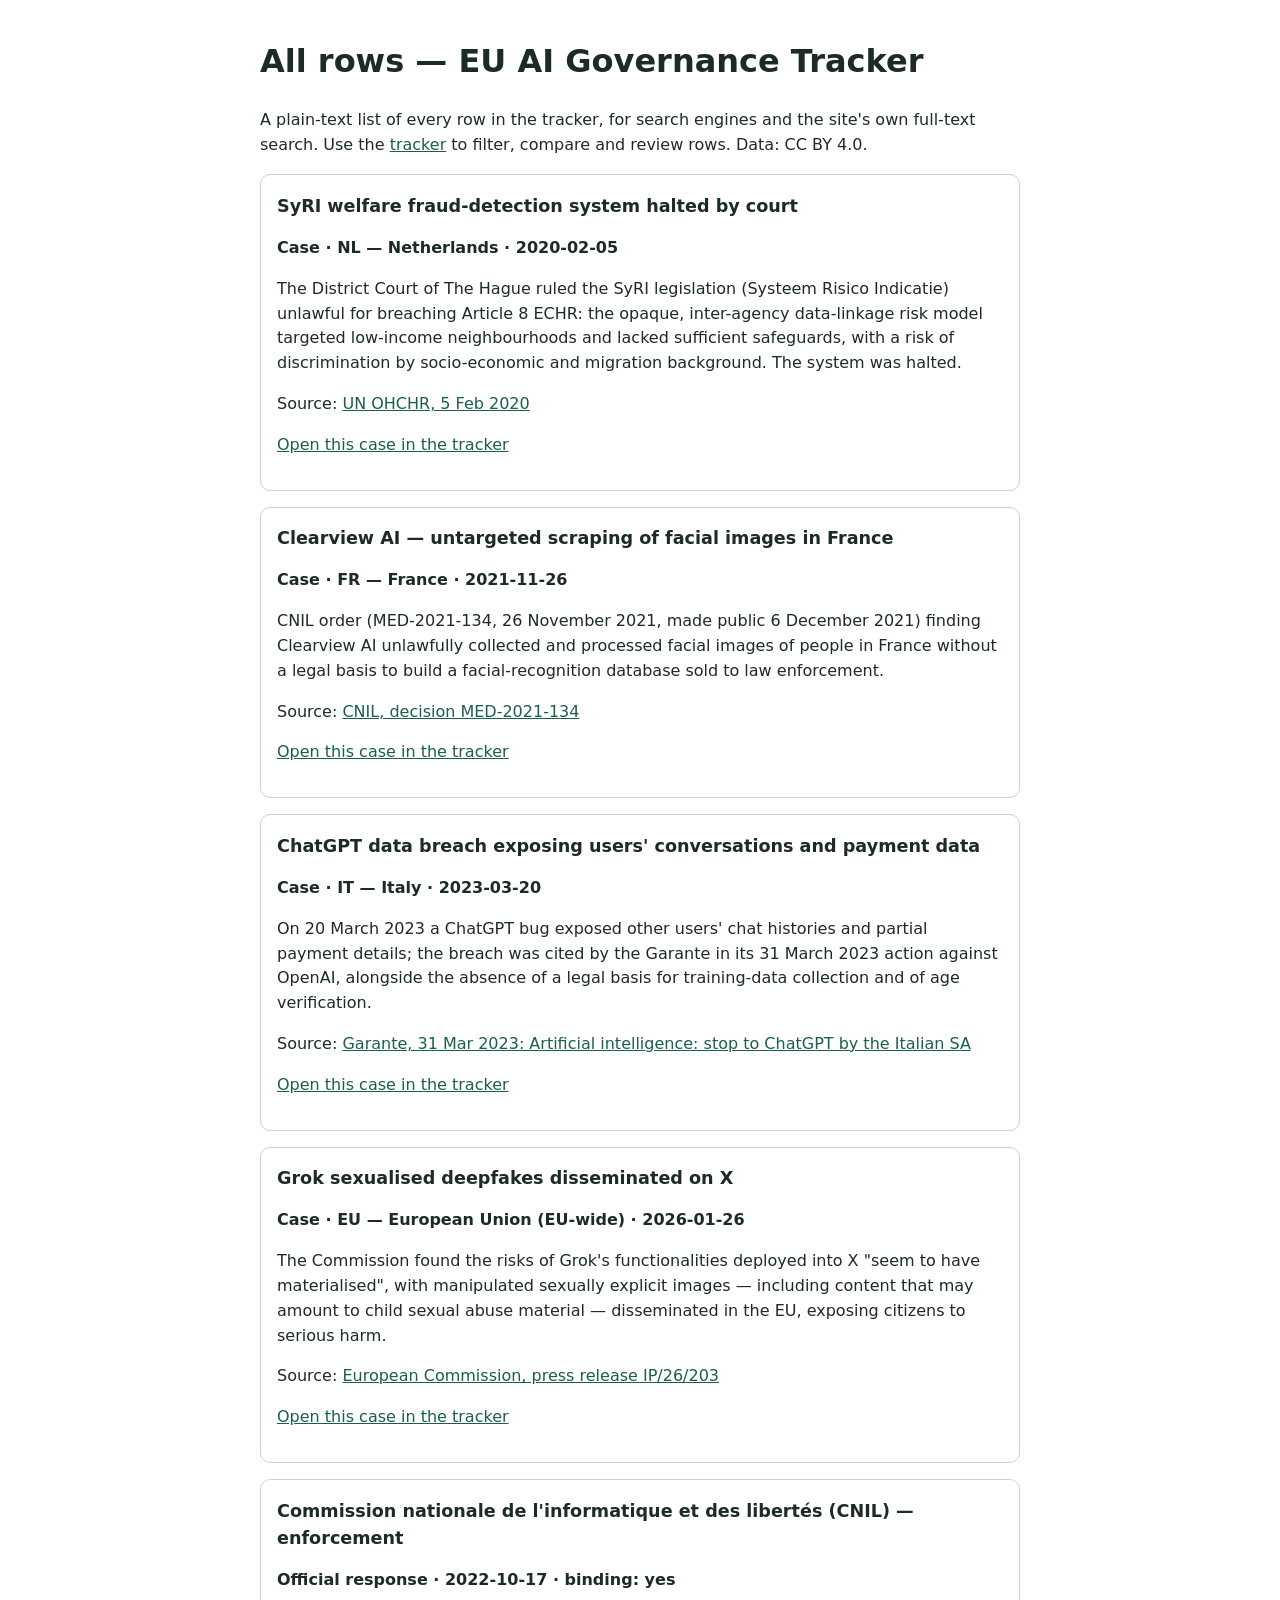
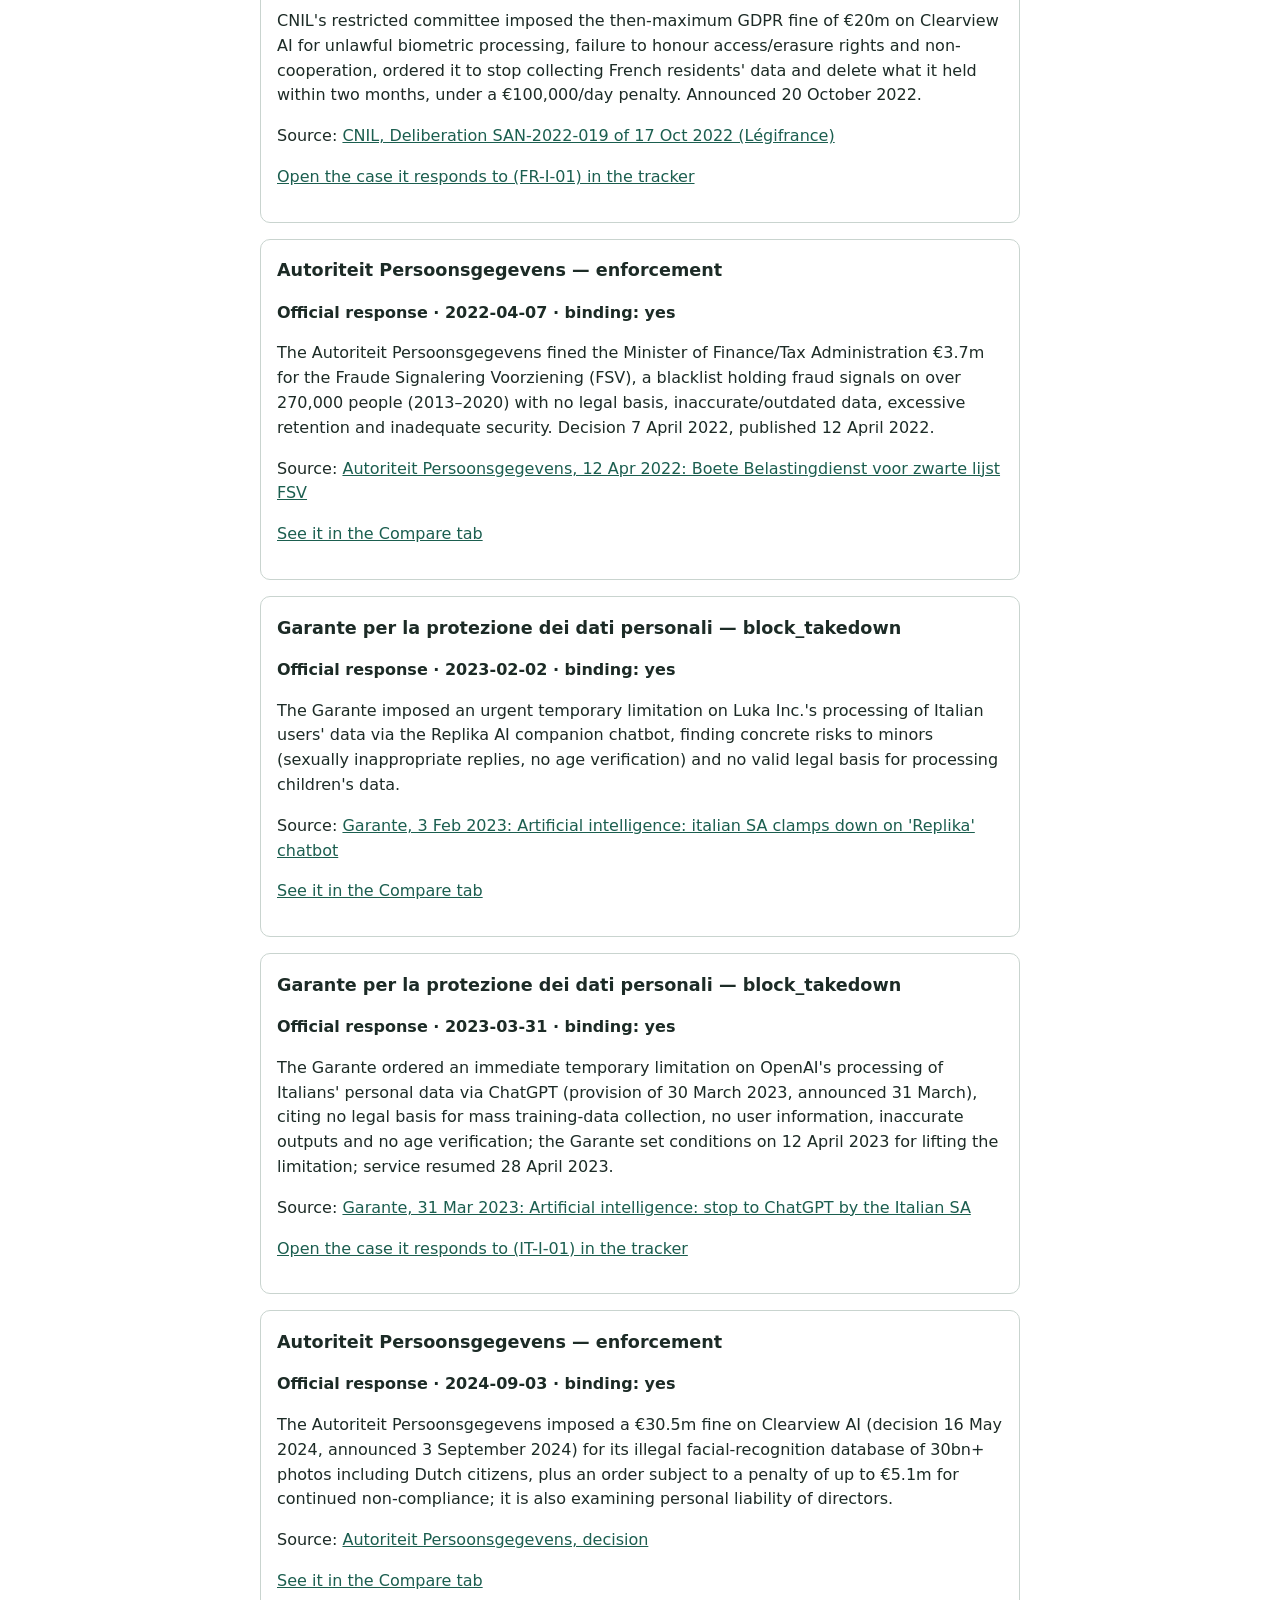
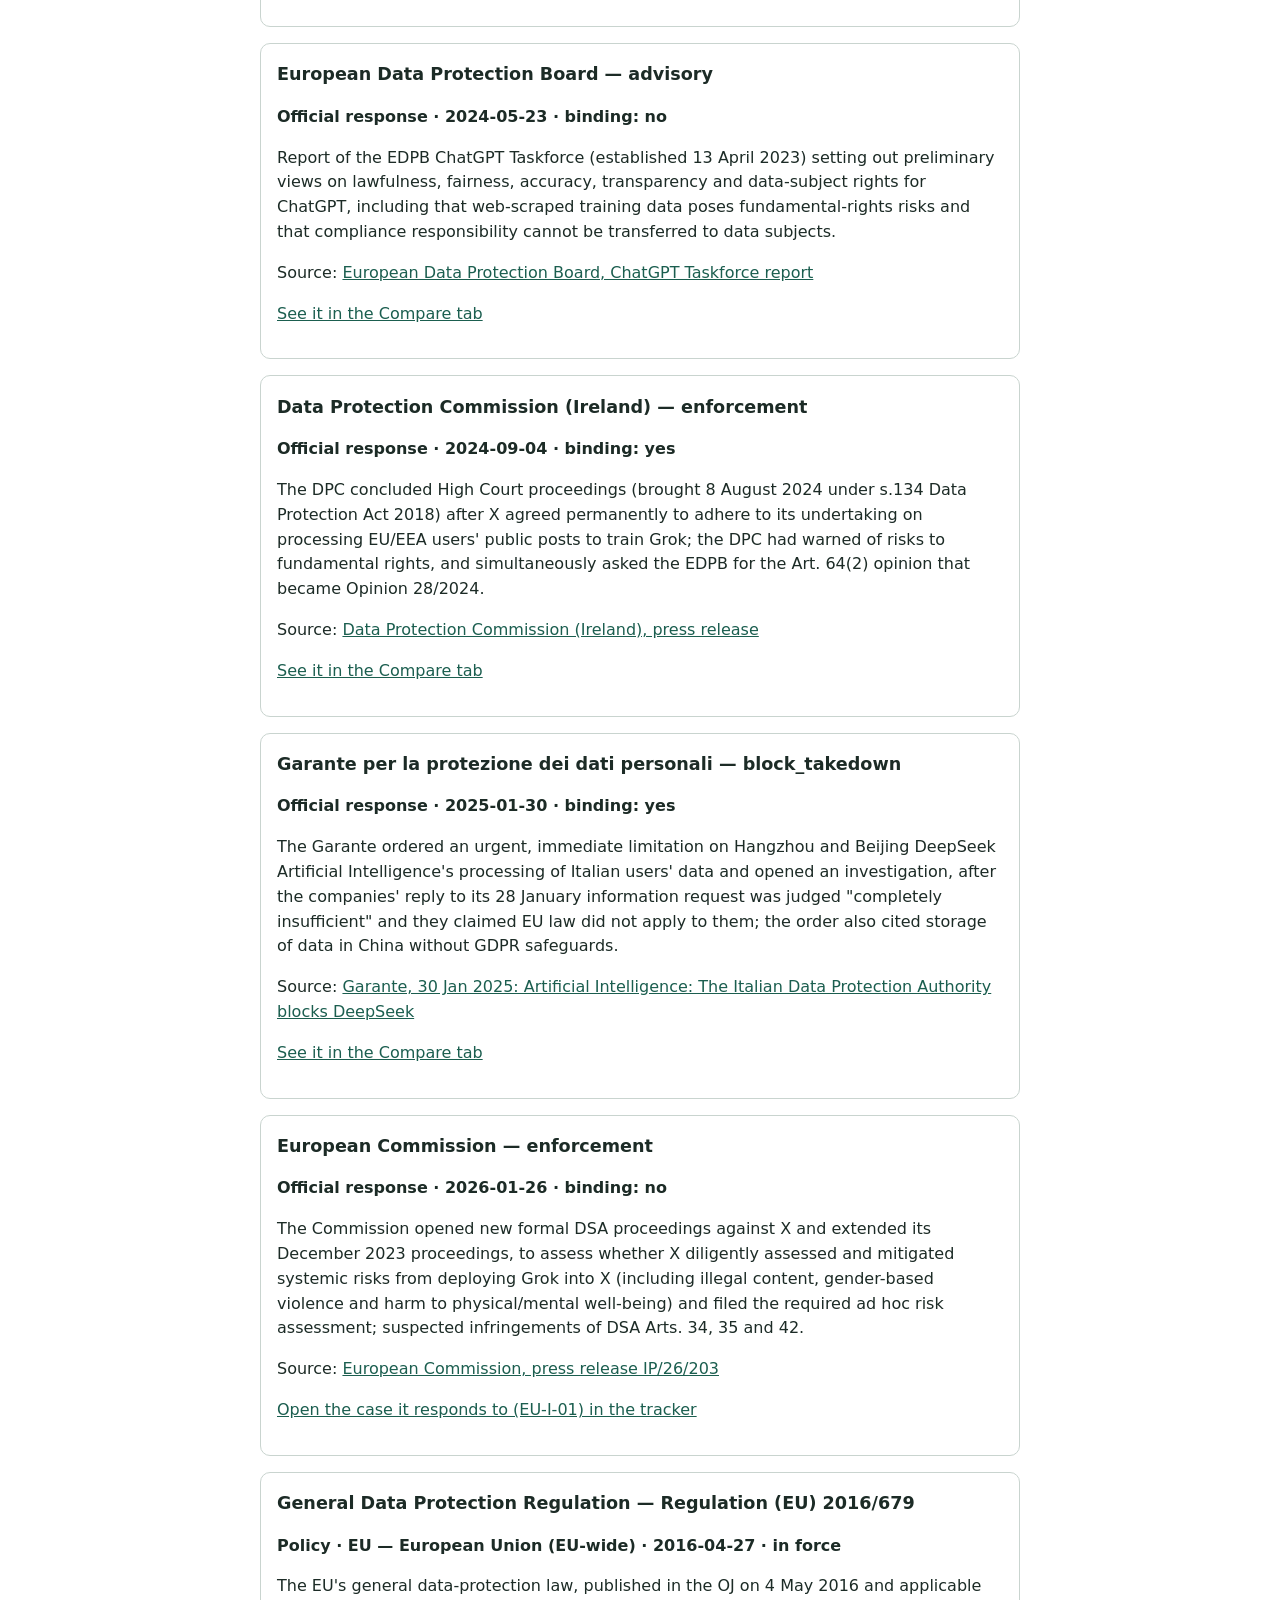
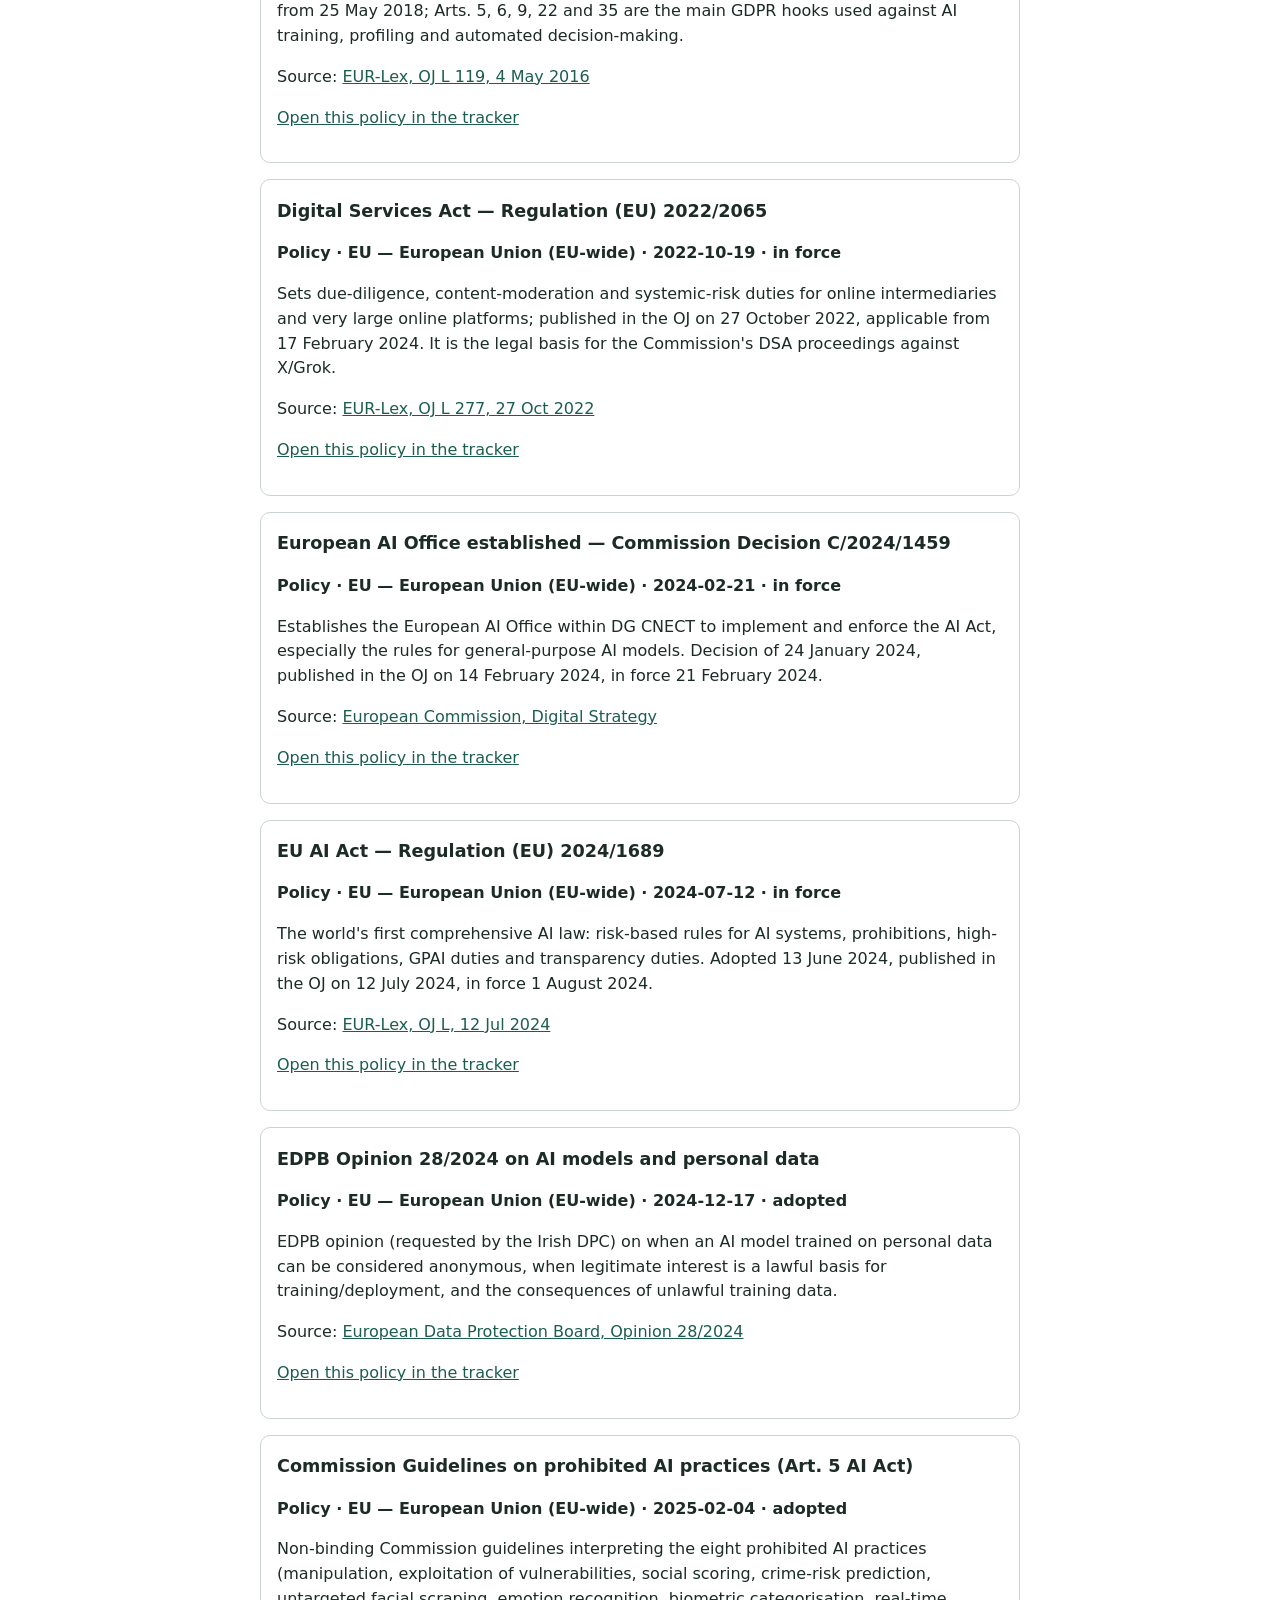
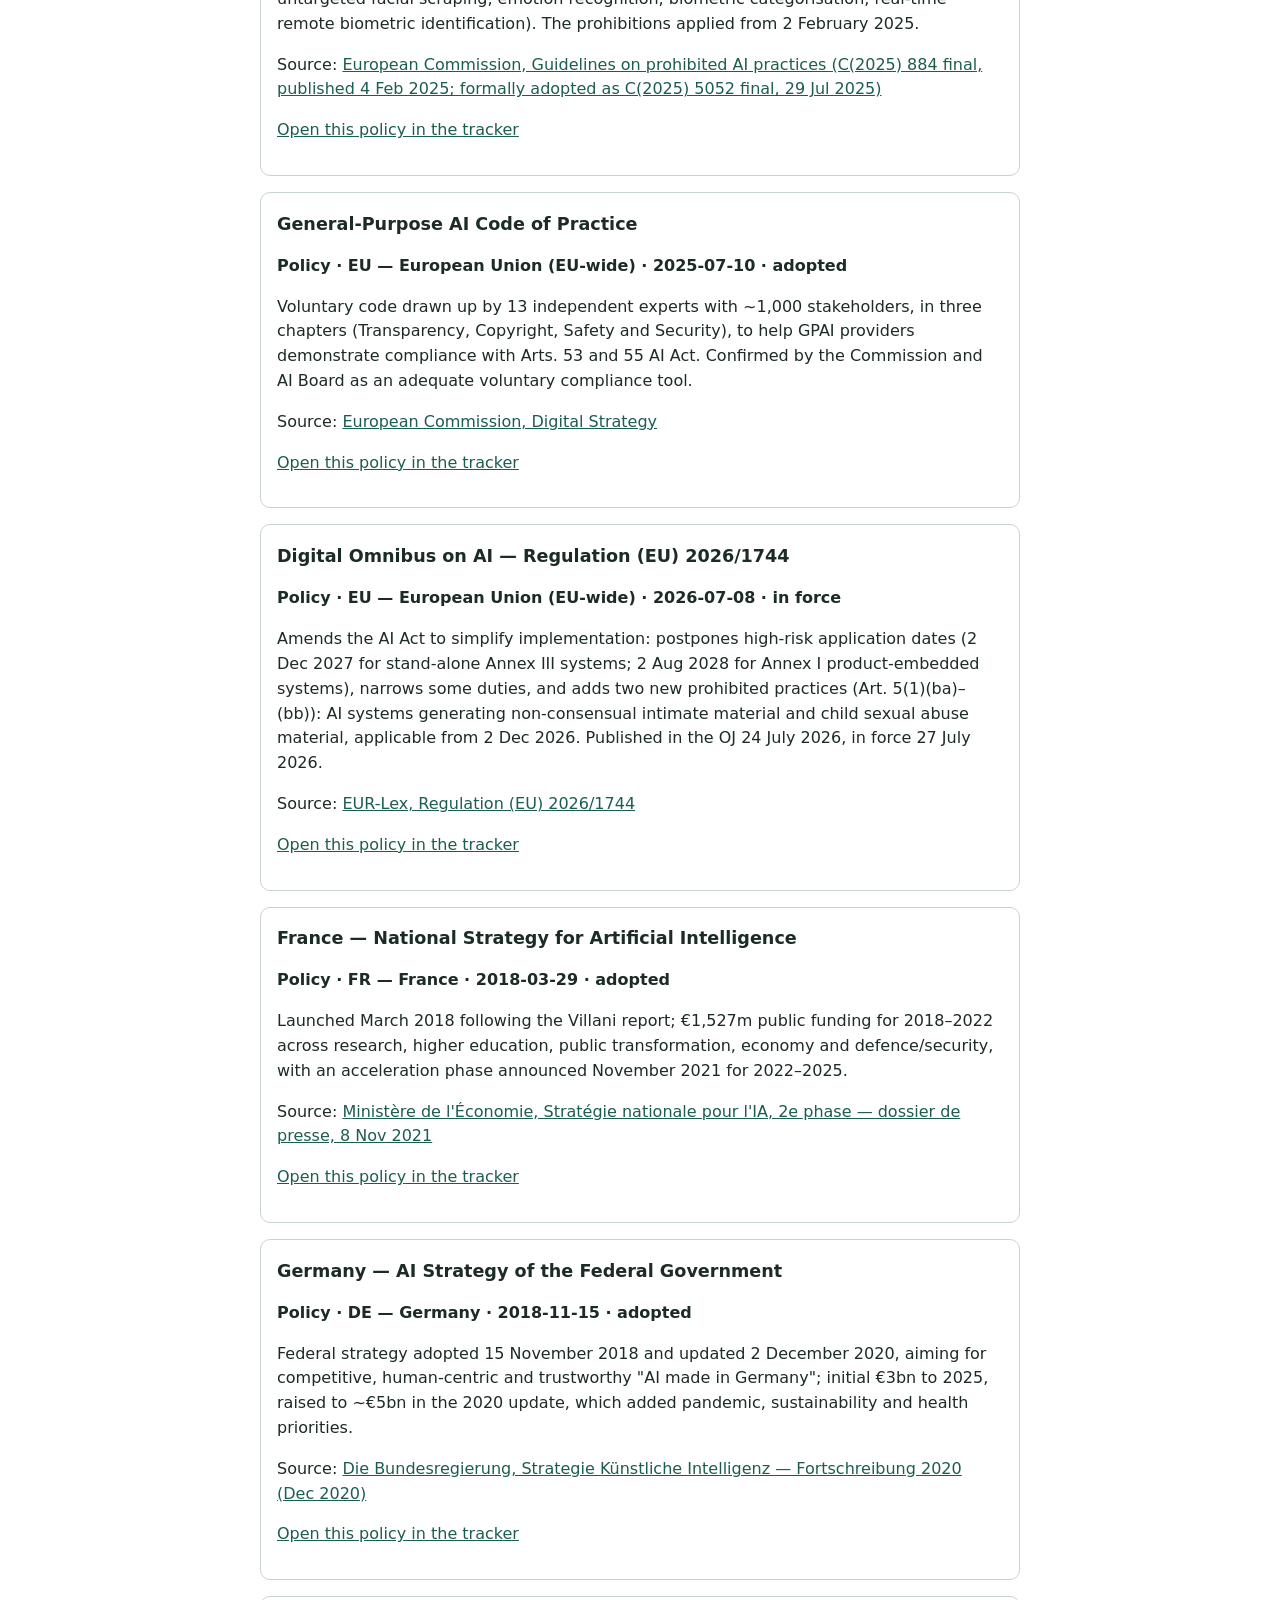
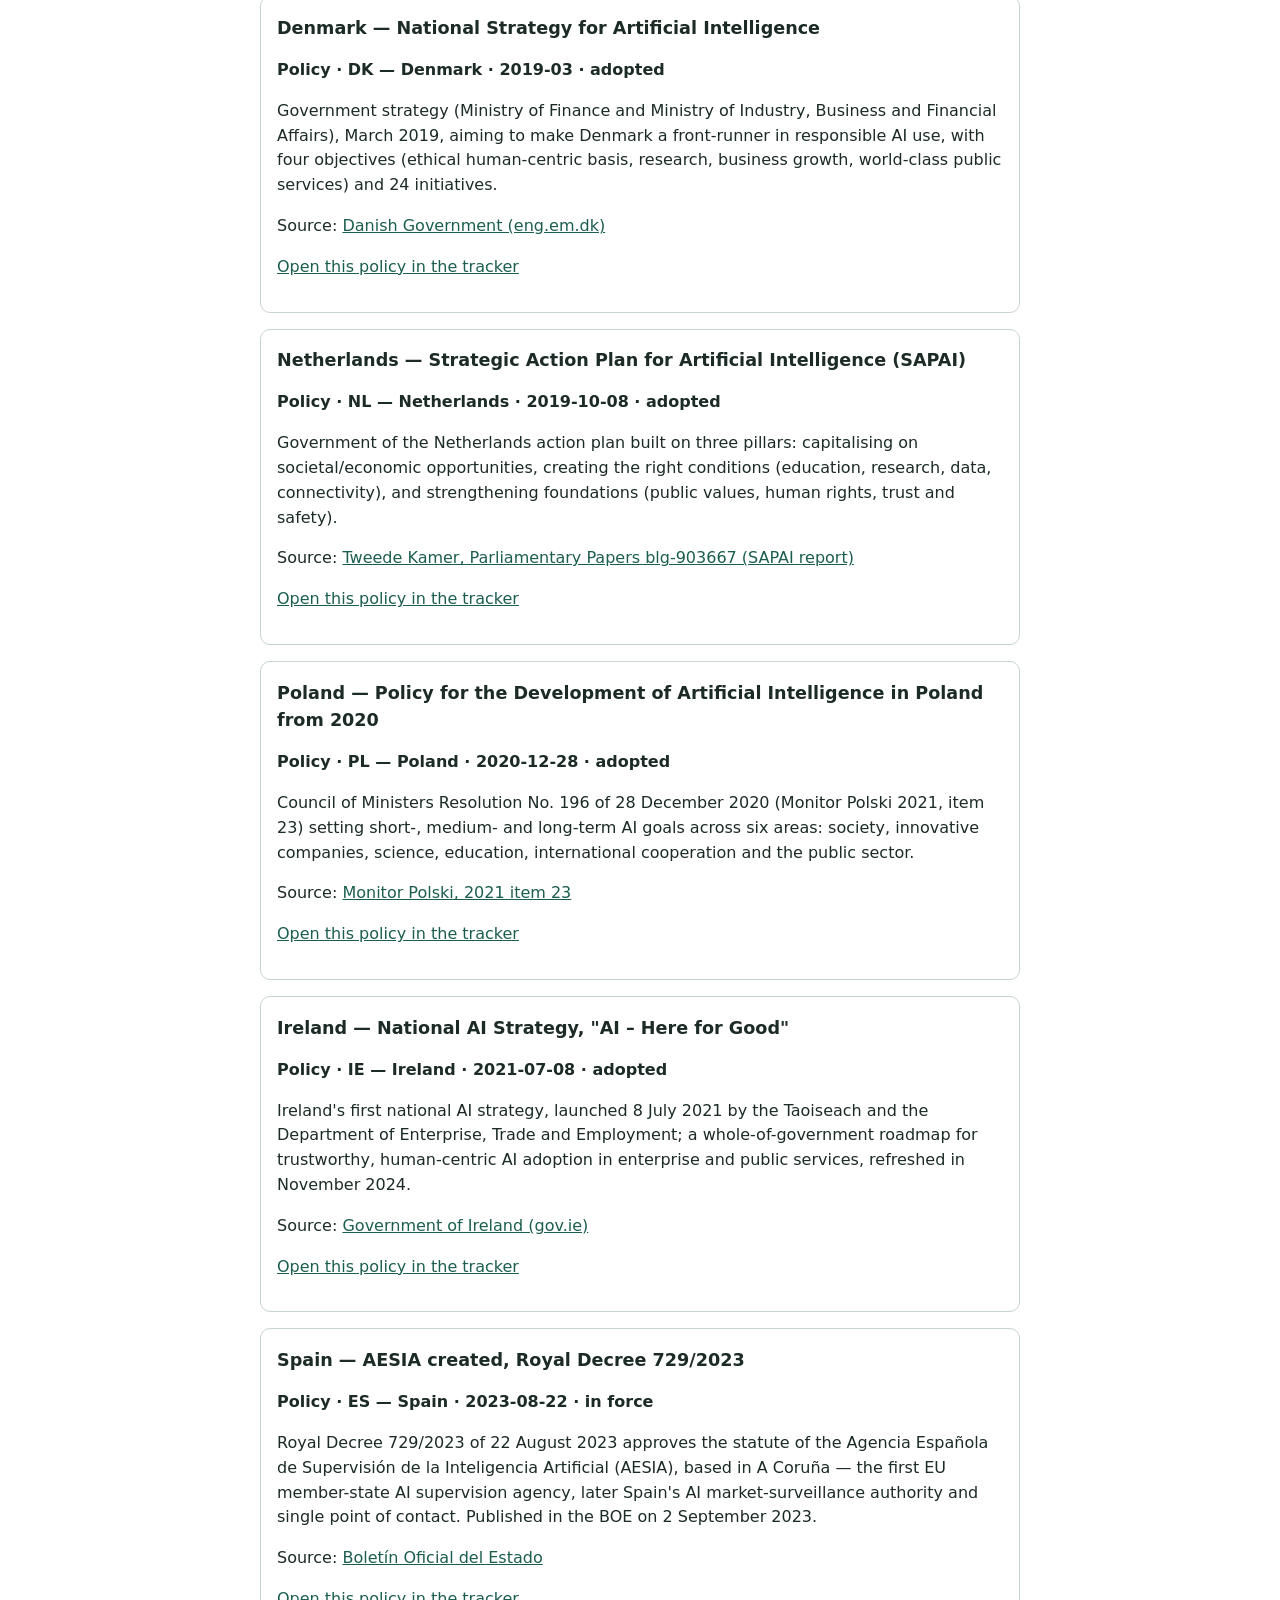
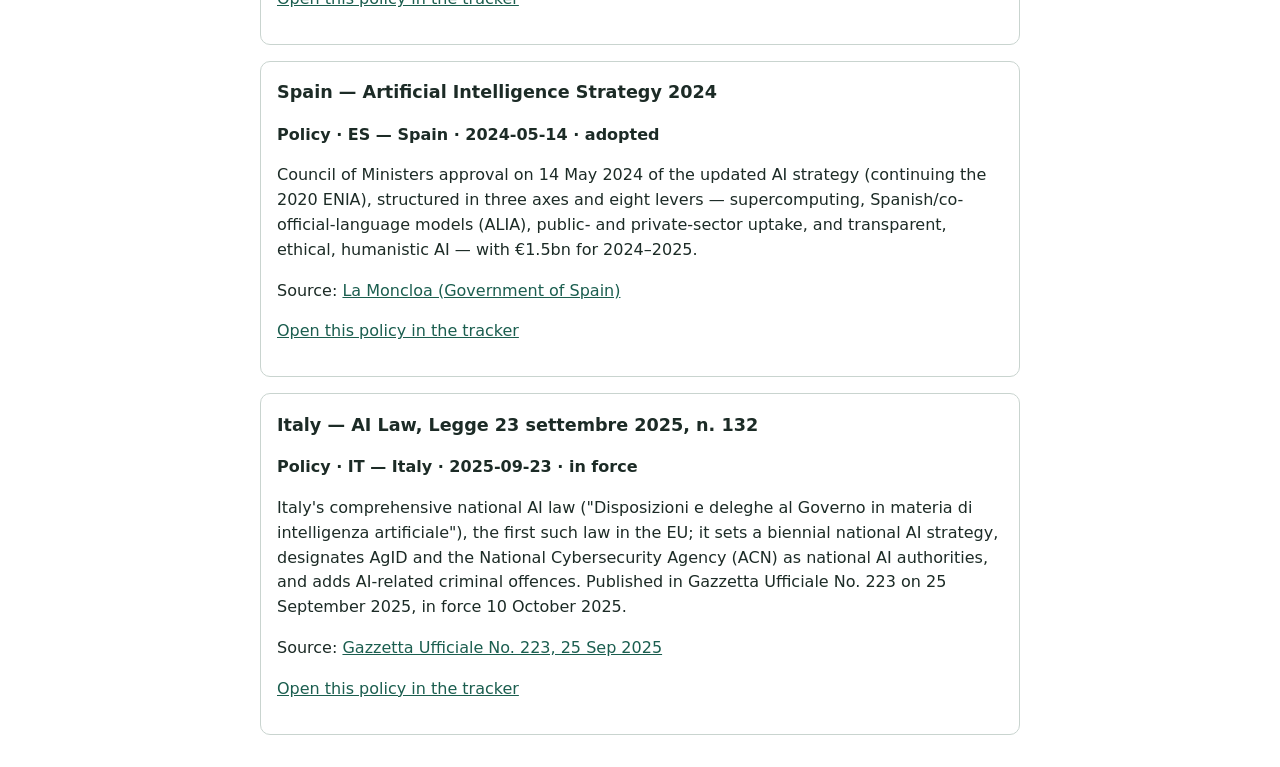
==== rows.html @ e6a481c0 "Add search, JSON exports, per-row links, feeds and PR checks - Pagefind full-text search over all ro" ====
<!doctype html>
<html lang="en-GB">
<head>
<meta charset="utf-8">
<meta name="viewport" content="width=device-width, initial-scale=1">
<link rel="canonical" href="https://suhaimizainalshah.github.io/EU-AI-Governance-Tracker/index.html">
<title>All rows — EU AI Governance Tracker</title>
<meta name="description" content="Every incident, official response and policy instrument in the EU AI Governance Tracker, as plain text.">
<style>body{font:16px/1.55 system-ui,sans-serif;max-width:760px;margin:0 auto;padding:1rem;color:#1c2b26}article{border:1px solid #c9d4cf;border-radius:10px;padding:1rem;margin:0 0 1rem}h2{font-size:1.1rem;margin:.1rem 0 .4rem}a{color:#1b5e4f}</style>
</head>
<body>
<h1>All rows — EU AI Governance Tracker</h1>
<p>A plain-text list of every row in the tracker, for search engines and the
site's own full-text search. Use the <a href="index.html">tracker</a> to
filter, compare and review rows. Data: CC BY 4.0.</p>
<article id="NL-I-01">
<h2>SyRI welfare fraud-detection system halted by court</h2>
<p><strong>Case · NL — Netherlands · 2020-02-05</strong></p>
<p>The District Court of The Hague ruled the SyRI legislation (Systeem Risico Indicatie) unlawful for breaching Article 8 ECHR: the opaque, inter-agency data-linkage risk model targeted low-income neighbourhoods and lacked sufficient safeguards, with a risk of discrimination by socio-economic and migration background. The system was halted.</p>
<p>Source: <a href="https://www.ohchr.org/en/press-releases/2020/02/landmark-ruling-dutch-court-stops-government-attempts-spy-poor-un-expert?LangID=E&amp;NewsID=25522">UN OHCHR, 5 Feb 2020</a></p>
<p><a href="index.html#tab=cases&row=NL-I-01">Open this case in the tracker</a></p>
</article><article id="FR-I-01">
<h2>Clearview AI — untargeted scraping of facial images in France</h2>
<p><strong>Case · FR — France · 2021-11-26</strong></p>
<p>CNIL order (MED-2021-134, 26 November 2021, made public 6 December 2021) finding Clearview AI unlawfully collected and processed facial images of people in France without a legal basis to build a facial-recognition database sold to law enforcement.</p>
<p>Source: <a href="https://www.cnil.fr/sites/default/files/atoms/files/decision_ndeg_medp-2021-002.pdf">CNIL, decision MED-2021-134</a></p>
<p><a href="index.html#tab=cases&row=FR-I-01">Open this case in the tracker</a></p>
</article><article id="IT-I-01">
<h2>ChatGPT data breach exposing users&#x27; conversations and payment data</h2>
<p><strong>Case · IT — Italy · 2023-03-20</strong></p>
<p>On 20 March 2023 a ChatGPT bug exposed other users&#x27; chat histories and partial payment details; the breach was cited by the Garante in its 31 March 2023 action against OpenAI, alongside the absence of a legal basis for training-data collection and of age verification.</p>
<p>Source: <a href="https://www.garanteprivacy.it/garante/doc.jsp?ID=9870847">Garante, 31 Mar 2023: Artificial intelligence: stop to ChatGPT by the Italian SA</a></p>
<p><a href="index.html#tab=cases&row=IT-I-01">Open this case in the tracker</a></p>
</article><article id="EU-I-01">
<h2>Grok sexualised deepfakes disseminated on X</h2>
<p><strong>Case · EU — European Union (EU-wide) · 2026-01-26</strong></p>
<p>The Commission found the risks of Grok&#x27;s functionalities deployed into X &quot;seem to have materialised&quot;, with manipulated sexually explicit images — including content that may amount to child sexual abuse material — disseminated in the EU, exposing citizens to serious harm.</p>
<p>Source: <a href="https://ec.europa.eu/commission/presscorner/api/files/document/print/en/ip_26_203/IP_26_203_EN.pdf">European Commission, press release IP/26/203</a></p>
<p><a href="index.html#tab=cases&row=EU-I-01">Open this case in the tracker</a></p>
</article><article id="FR-R-01">
<h2>Commission nationale de l&#x27;informatique et des libertés (CNIL) — enforcement</h2>
<p><strong>Official response · 2022-10-17 · binding: yes</strong></p>
<p>CNIL&#x27;s restricted committee imposed the then-maximum GDPR fine of €20m on Clearview AI for unlawful biometric processing, failure to honour access/erasure rights and non-cooperation, ordered it to stop collecting French residents&#x27; data and delete what it held within two months, under a €100,000/day penalty. Announced 20 October 2022.</p>
<p>Source: <a href="https://www.legifrance.gouv.fr/cnil/id/CNILTEXT000046444859">CNIL, Deliberation SAN-2022-019 of 17 Oct 2022 (Légifrance)</a></p>
<p><a href="index.html#tab=cases&row=FR-I-01">Open the case it responds to (FR-I-01) in the tracker</a></p>
</article><article id="NL-R-01">
<h2>Autoriteit Persoonsgegevens — enforcement</h2>
<p><strong>Official response · 2022-04-07 · binding: yes</strong></p>
<p>The Autoriteit Persoonsgegevens fined the Minister of Finance/Tax Administration €3.7m for the Fraude Signalering Voorziening (FSV), a blacklist holding fraud signals on over 270,000 people (2013–2020) with no legal basis, inaccurate/outdated data, excessive retention and inadequate security. Decision 7 April 2022, published 12 April 2022.</p>
<p>Source: <a href="https://www.autoriteitpersoonsgegevens.nl/actueel/boete-belastingdienst-voor-zwarte-lijst-fsv">Autoriteit Persoonsgegevens, 12 Apr 2022: Boete Belastingdienst voor zwarte lijst FSV</a></p>
<p><a href="index.html#tab=compare">See it in the Compare tab</a></p>
</article><article id="IT-R-01">
<h2>Garante per la protezione dei dati personali — block_takedown</h2>
<p><strong>Official response · 2023-02-02 · binding: yes</strong></p>
<p>The Garante imposed an urgent temporary limitation on Luka Inc.&#x27;s processing of Italian users&#x27; data via the Replika AI companion chatbot, finding concrete risks to minors (sexually inappropriate replies, no age verification) and no valid legal basis for processing children&#x27;s data.</p>
<p>Source: <a href="https://www.garanteprivacy.it/garante/doc.jsp?ID=9852506">Garante, 3 Feb 2023: Artificial intelligence: italian SA clamps down on &#x27;Replika&#x27; chatbot</a></p>
<p><a href="index.html#tab=compare">See it in the Compare tab</a></p>
</article><article id="IT-R-02">
<h2>Garante per la protezione dei dati personali — block_takedown</h2>
<p><strong>Official response · 2023-03-31 · binding: yes</strong></p>
<p>The Garante ordered an immediate temporary limitation on OpenAI&#x27;s processing of Italians&#x27; personal data via ChatGPT (provision of 30 March 2023, announced 31 March), citing no legal basis for mass training-data collection, no user information, inaccurate outputs and no age verification; the Garante set conditions on 12 April 2023 for lifting the limitation; service resumed 28 April 2023.</p>
<p>Source: <a href="https://www.garanteprivacy.it/garante/doc.jsp?ID=9870847">Garante, 31 Mar 2023: Artificial intelligence: stop to ChatGPT by the Italian SA</a></p>
<p><a href="index.html#tab=cases&row=IT-I-01">Open the case it responds to (IT-I-01) in the tracker</a></p>
</article><article id="NL-R-02">
<h2>Autoriteit Persoonsgegevens — enforcement</h2>
<p><strong>Official response · 2024-09-03 · binding: yes</strong></p>
<p>The Autoriteit Persoonsgegevens imposed a €30.5m fine on Clearview AI (decision 16 May 2024, announced 3 September 2024) for its illegal facial-recognition database of 30bn+ photos including Dutch citizens, plus an order subject to a penalty of up to €5.1m for continued non-compliance; it is also examining personal liability of directors.</p>
<p>Source: <a href="https://autoriteitpersoonsgegevens.nl/en/documents/decision-fine-clearview-ai">Autoriteit Persoonsgegevens, decision</a></p>
<p><a href="index.html#tab=compare">See it in the Compare tab</a></p>
</article><article id="EU-R-01">
<h2>European Data Protection Board — advisory</h2>
<p><strong>Official response · 2024-05-23 · binding: no</strong></p>
<p>Report of the EDPB ChatGPT Taskforce (established 13 April 2023) setting out preliminary views on lawfulness, fairness, accuracy, transparency and data-subject rights for ChatGPT, including that web-scraped training data poses fundamental-rights risks and that compliance responsibility cannot be transferred to data subjects.</p>
<p>Source: <a href="https://www.edpb.europa.eu/system/files/2024-05/edpb_20240523_report_chatgpt_taskforce_en.pdf">European Data Protection Board, ChatGPT Taskforce report</a></p>
<p><a href="index.html#tab=compare">See it in the Compare tab</a></p>
</article><article id="IE-R-01">
<h2>Data Protection Commission (Ireland) — enforcement</h2>
<p><strong>Official response · 2024-09-04 · binding: yes</strong></p>
<p>The DPC concluded High Court proceedings (brought 8 August 2024 under s.134 Data Protection Act 2018) after X agreed permanently to adhere to its undertaking on processing EU/EEA users&#x27; public posts to train Grok; the DPC had warned of risks to fundamental rights, and simultaneously asked the EDPB for the Art. 64(2) opinion that became Opinion 28/2024.</p>
<p>Source: <a href="https://www.dataprotection.ie/en/news-media/press-releases/data-protection-commission-welcomes-conclusion-proceedings-relating-xs-ai-tool-grok">Data Protection Commission (Ireland), press release</a></p>
<p><a href="index.html#tab=compare">See it in the Compare tab</a></p>
</article><article id="IT-R-03">
<h2>Garante per la protezione dei dati personali — block_takedown</h2>
<p><strong>Official response · 2025-01-30 · binding: yes</strong></p>
<p>The Garante ordered an urgent, immediate limitation on Hangzhou and Beijing DeepSeek Artificial Intelligence&#x27;s processing of Italian users&#x27; data and opened an investigation, after the companies&#x27; reply to its 28 January information request was judged &quot;completely insufficient&quot; and they claimed EU law did not apply to them; the order also cited storage of data in China without GDPR safeguards.</p>
<p>Source: <a href="https://www.garanteprivacy.it/garante/doc.jsp?ID=10097450">Garante, 30 Jan 2025: Artificial Intelligence: The Italian Data Protection Authority blocks DeepSeek</a></p>
<p><a href="index.html#tab=compare">See it in the Compare tab</a></p>
</article><article id="EU-R-02">
<h2>European Commission — enforcement</h2>
<p><strong>Official response · 2026-01-26 · binding: no</strong></p>
<p>The Commission opened new formal DSA proceedings against X and extended its December 2023 proceedings, to assess whether X diligently assessed and mitigated systemic risks from deploying Grok into X (including illegal content, gender-based violence and harm to physical/mental well-being) and filed the required ad hoc risk assessment; suspected infringements of DSA Arts. 34, 35 and 42.</p>
<p>Source: <a href="https://ec.europa.eu/commission/presscorner/api/files/document/print/en/ip_26_203/IP_26_203_EN.pdf">European Commission, press release IP/26/203</a></p>
<p><a href="index.html#tab=cases&row=EU-I-01">Open the case it responds to (EU-I-01) in the tracker</a></p>
</article><article id="EU-P-01">
<h2>General Data Protection Regulation — Regulation (EU) 2016/679</h2>
<p><strong>Policy · EU — European Union (EU-wide) · 2016-04-27 · in force</strong></p>
<p>The EU&#x27;s general data-protection law, published in the OJ on 4 May 2016 and applicable from 25 May 2018; Arts. 5, 6, 9, 22 and 35 are the main GDPR hooks used against AI training, profiling and automated decision-making.</p>
<p>Source: <a href="https://eur-lex.europa.eu/legal-content/EN/TXT/HTML/?uri=OJ:L:2016:119:FULL">EUR-Lex, OJ L 119, 4 May 2016</a></p>
<p><a href="index.html#tab=policies&row=EU-P-01">Open this policy in the tracker</a></p>
</article><article id="EU-P-02">
<h2>Digital Services Act — Regulation (EU) 2022/2065</h2>
<p><strong>Policy · EU — European Union (EU-wide) · 2022-10-19 · in force</strong></p>
<p>Sets due-diligence, content-moderation and systemic-risk duties for online intermediaries and very large online platforms; published in the OJ on 27 October 2022, applicable from 17 February 2024. It is the legal basis for the Commission&#x27;s DSA proceedings against X/Grok.</p>
<p>Source: <a href="https://eur-lex.europa.eu/legal-content/EN/TXT/PDF/?uri=CELEX:32022R2065">EUR-Lex, OJ L 277, 27 Oct 2022</a></p>
<p><a href="index.html#tab=policies&row=EU-P-02">Open this policy in the tracker</a></p>
</article><article id="EU-P-03">
<h2>European AI Office established — Commission Decision C/2024/1459</h2>
<p><strong>Policy · EU — European Union (EU-wide) · 2024-02-21 · in force</strong></p>
<p>Establishes the European AI Office within DG CNECT to implement and enforce the AI Act, especially the rules for general-purpose AI models. Decision of 24 January 2024, published in the OJ on 14 February 2024, in force 21 February 2024.</p>
<p>Source: <a href="https://digital-strategy.ec.europa.eu/en/library/commission-decision-establishing-european-ai-office">European Commission, Digital Strategy</a></p>
<p><a href="index.html#tab=policies&row=EU-P-03">Open this policy in the tracker</a></p>
</article><article id="EU-P-04">
<h2>EU AI Act — Regulation (EU) 2024/1689</h2>
<p><strong>Policy · EU — European Union (EU-wide) · 2024-07-12 · in force</strong></p>
<p>The world&#x27;s first comprehensive AI law: risk-based rules for AI systems, prohibitions, high-risk obligations, GPAI duties and transparency duties. Adopted 13 June 2024, published in the OJ on 12 July 2024, in force 1 August 2024.</p>
<p>Source: <a href="https://eur-lex.europa.eu/legal-content/EN/TXT/?uri=OJ:L_202401689">EUR-Lex, OJ L, 12 Jul 2024</a></p>
<p><a href="index.html#tab=policies&row=EU-P-04">Open this policy in the tracker</a></p>
</article><article id="EU-P-05">
<h2>EDPB Opinion 28/2024 on AI models and personal data</h2>
<p><strong>Policy · EU — European Union (EU-wide) · 2024-12-17 · adopted</strong></p>
<p>EDPB opinion (requested by the Irish DPC) on when an AI model trained on personal data can be considered anonymous, when legitimate interest is a lawful basis for training/deployment, and the consequences of unlawful training data.</p>
<p>Source: <a href="https://www.edpb.europa.eu/system/files/documents/2024-12/edpb_opinion_202428_ai-models_en.pdf">European Data Protection Board, Opinion 28/2024</a></p>
<p><a href="index.html#tab=policies&row=EU-P-05">Open this policy in the tracker</a></p>
</article><article id="EU-P-06">
<h2>Commission Guidelines on prohibited AI practices (Art. 5 AI Act)</h2>
<p><strong>Policy · EU — European Union (EU-wide) · 2025-02-04 · adopted</strong></p>
<p>Non-binding Commission guidelines interpreting the eight prohibited AI practices (manipulation, exploitation of vulnerabilities, social scoring, crime-risk prediction, untargeted facial scraping, emotion recognition, biometric categorisation, real-time remote biometric identification). The prohibitions applied from 2 February 2025.</p>
<p>Source: <a href="https://digital-strategy.ec.europa.eu/en/library/commission-publishes-guidelines-prohibited-artificial-intelligence-ai-practices-defined-ai-act">European Commission, Guidelines on prohibited AI practices (C(2025) 884 final, published 4 Feb 2025; formally adopted as C(2025) 5052 final, 29 Jul 2025)</a></p>
<p><a href="index.html#tab=policies&row=EU-P-06">Open this policy in the tracker</a></p>
</article><article id="EU-P-07">
<h2>General-Purpose AI Code of Practice</h2>
<p><strong>Policy · EU — European Union (EU-wide) · 2025-07-10 · adopted</strong></p>
<p>Voluntary code drawn up by 13 independent experts with ~1,000 stakeholders, in three chapters (Transparency, Copyright, Safety and Security), to help GPAI providers demonstrate compliance with Arts. 53 and 55 AI Act. Confirmed by the Commission and AI Board as an adequate voluntary compliance tool.</p>
<p>Source: <a href="https://digital-strategy.ec.europa.eu/en/policies/contents-code-gpai">European Commission, Digital Strategy</a></p>
<p><a href="index.html#tab=policies&row=EU-P-07">Open this policy in the tracker</a></p>
</article><article id="EU-P-08">
<h2>Digital Omnibus on AI — Regulation (EU) 2026/1744</h2>
<p><strong>Policy · EU — European Union (EU-wide) · 2026-07-08 · in force</strong></p>
<p>Amends the AI Act to simplify implementation: postpones high-risk application dates (2 Dec 2027 for stand-alone Annex III systems; 2 Aug 2028 for Annex I product-embedded systems), narrows some duties, and adds two new prohibited practices (Art. 5(1)(ba)–(bb)): AI systems generating non-consensual intimate material and child sexual abuse material, applicable from 2 Dec 2026. Published in the OJ 24 July 2026, in force 27 July 2026.</p>
<p>Source: <a href="https://eur-lex.europa.eu/eli/reg/2026/1744/oj">EUR-Lex, Regulation (EU) 2026/1744</a></p>
<p><a href="index.html#tab=policies&row=EU-P-08">Open this policy in the tracker</a></p>
</article><article id="FR-P-01">
<h2>France — National Strategy for Artificial Intelligence</h2>
<p><strong>Policy · FR — France · 2018-03-29 · adopted</strong></p>
<p>Launched March 2018 following the Villani report; €1,527m public funding for 2018–2022 across research, higher education, public transformation, economy and defence/security, with an acceleration phase announced November 2021 for 2022–2025.</p>
<p>Source: <a href="https://minefi.hosting.augure.com/Augure_Minefi/r/ContenuEnLigne/Download?id=334FD34F-7844-497E-9551-79EDFF3B2EEF&amp;filename=1645%20-%20DP%20-%20Strat%C3%A9gie%20Nationale%20pour%20l%27IA%202%C3%A8me%20phase.pdf">Ministère de l&#x27;Économie, Stratégie nationale pour l&#x27;IA, 2e phase — dossier de presse, 8 Nov 2021</a></p>
<p><a href="index.html#tab=policies&row=FR-P-01">Open this policy in the tracker</a></p>
</article><article id="DE-P-01">
<h2>Germany — AI Strategy of the Federal Government</h2>
<p><strong>Policy · DE — Germany · 2018-11-15 · adopted</strong></p>
<p>Federal strategy adopted 15 November 2018 and updated 2 December 2020, aiming for competitive, human-centric and trustworthy &quot;AI made in Germany&quot;; initial €3bn to 2025, raised to ~€5bn in the 2020 update, which added pandemic, sustainability and health priorities.</p>
<p>Source: <a href="https://www.foerderinfo.bund.de/SharedDocs/Downloads/files/201201_fortschreibung_ki-strategie.pdf?__blob=publicationFile&amp;v=2">Die Bundesregierung, Strategie Künstliche Intelligenz — Fortschreibung 2020 (Dec 2020)</a></p>
<p><a href="index.html#tab=policies&row=DE-P-01">Open this policy in the tracker</a></p>
</article><article id="DK-P-01">
<h2>Denmark — National Strategy for Artificial Intelligence</h2>
<p><strong>Policy · DK — Denmark · 2019-03 · adopted</strong></p>
<p>Government strategy (Ministry of Finance and Ministry of Industry, Business and Financial Affairs), March 2019, aiming to make Denmark a front-runner in responsible AI use, with four objectives (ethical human-centric basis, research, business growth, world-class public services) and 24 initiatives.</p>
<p>Source: <a href="https://www.eng.em.dk/media/15704/305755-gb-version_4k.pdf">Danish Government (eng.em.dk)</a></p>
<p><a href="index.html#tab=policies&row=DK-P-01">Open this policy in the tracker</a></p>
</article><article id="NL-P-01">
<h2>Netherlands — Strategic Action Plan for Artificial Intelligence (SAPAI)</h2>
<p><strong>Policy · NL — Netherlands · 2019-10-08 · adopted</strong></p>
<p>Government of the Netherlands action plan built on three pillars: capitalising on societal/economic opportunities, creating the right conditions (education, research, data, connectivity), and strengthening foundations (public values, human rights, trust and safety).</p>
<p>Source: <a href="https://zoek.officielebekendmakingen.nl/blg-903667.pdf">Tweede Kamer, Parliamentary Papers blg-903667 (SAPAI report)</a></p>
<p><a href="index.html#tab=policies&row=NL-P-01">Open this policy in the tracker</a></p>
</article><article id="PL-P-01">
<h2>Poland — Policy for the Development of Artificial Intelligence in Poland from 2020</h2>
<p><strong>Policy · PL — Poland · 2020-12-28 · adopted</strong></p>
<p>Council of Ministers Resolution No. 196 of 28 December 2020 (Monitor Polski 2021, item 23) setting short-, medium- and long-term AI goals across six areas: society, innovative companies, science, education, international cooperation and the public sector.</p>
<p>Source: <a href="https://monitorpolski.gov.pl/M2021000002301.pdf">Monitor Polski, 2021 item 23</a></p>
<p><a href="index.html#tab=policies&row=PL-P-01">Open this policy in the tracker</a></p>
</article><article id="IE-P-01">
<h2>Ireland — National AI Strategy, &quot;AI – Here for Good&quot;</h2>
<p><strong>Policy · IE — Ireland · 2021-07-08 · adopted</strong></p>
<p>Ireland&#x27;s first national AI strategy, launched 8 July 2021 by the Taoiseach and the Department of Enterprise, Trade and Employment; a whole-of-government roadmap for trustworthy, human-centric AI adoption in enterprise and public services, refreshed in November 2024.</p>
<p>Source: <a href="https://www.gov.ie/ga/an-roinn-fiontar-turas%C3%B3ireachta-agus-fosta%C3%ADochta/preaseisiuinti/taoiseach-and-minister-troy-launch-government-roadmap-for-ai-in-ireland/">Government of Ireland (gov.ie)</a></p>
<p><a href="index.html#tab=policies&row=IE-P-01">Open this policy in the tracker</a></p>
</article><article id="ES-P-01">
<h2>Spain — AESIA created, Royal Decree 729/2023</h2>
<p><strong>Policy · ES — Spain · 2023-08-22 · in force</strong></p>
<p>Royal Decree 729/2023 of 22 August 2023 approves the statute of the Agencia Española de Supervisión de la Inteligencia Artificial (AESIA), based in A Coruña — the first EU member-state AI supervision agency, later Spain&#x27;s AI market-surveillance authority and single point of contact. Published in the BOE on 2 September 2023.</p>
<p>Source: <a href="https://www.boe.es/buscar/doc.php?id=BOE-A-2023-18911">Boletín Oficial del Estado</a></p>
<p><a href="index.html#tab=policies&row=ES-P-01">Open this policy in the tracker</a></p>
</article><article id="ES-P-02">
<h2>Spain — Artificial Intelligence Strategy 2024</h2>
<p><strong>Policy · ES — Spain · 2024-05-14 · adopted</strong></p>
<p>Council of Ministers approval on 14 May 2024 of the updated AI strategy (continuing the 2020 ENIA), structured in three axes and eight levers — supercomputing, Spanish/co-official-language models (ALIA), public- and private-sector uptake, and transparent, ethical, humanistic AI — with €1.5bn for 2024–2025.</p>
<p>Source: <a href="https://www.lamoncloa.gob.es/lang/en/gobierno/councilministers/Paginas/2024/20240514-council-press-conference.aspx">La Moncloa (Government of Spain)</a></p>
<p><a href="index.html#tab=policies&row=ES-P-02">Open this policy in the tracker</a></p>
</article><article id="IT-P-01">
<h2>Italy — AI Law, Legge 23 settembre 2025, n. 132</h2>
<p><strong>Policy · IT — Italy · 2025-09-23 · in force</strong></p>
<p>Italy&#x27;s comprehensive national AI law (&quot;Disposizioni e deleghe al Governo in materia di intelligenza artificiale&quot;), the first such law in the EU; it sets a biennial national AI strategy, designates AgID and the National Cybersecurity Agency (ACN) as national AI authorities, and adds AI-related criminal offences. Published in Gazzetta Ufficiale No. 223 on 25 September 2025, in force 10 October 2025.</p>
<p>Source: <a href="https://www.gazzettaufficiale.it/eli/id/2025/09/25/25G00143/sg">Gazzetta Ufficiale No. 223, 25 Sep 2025</a></p>
<p><a href="index.html#tab=policies&row=IT-P-01">Open this policy in the tracker</a></p>
</article>
</body>
</html>
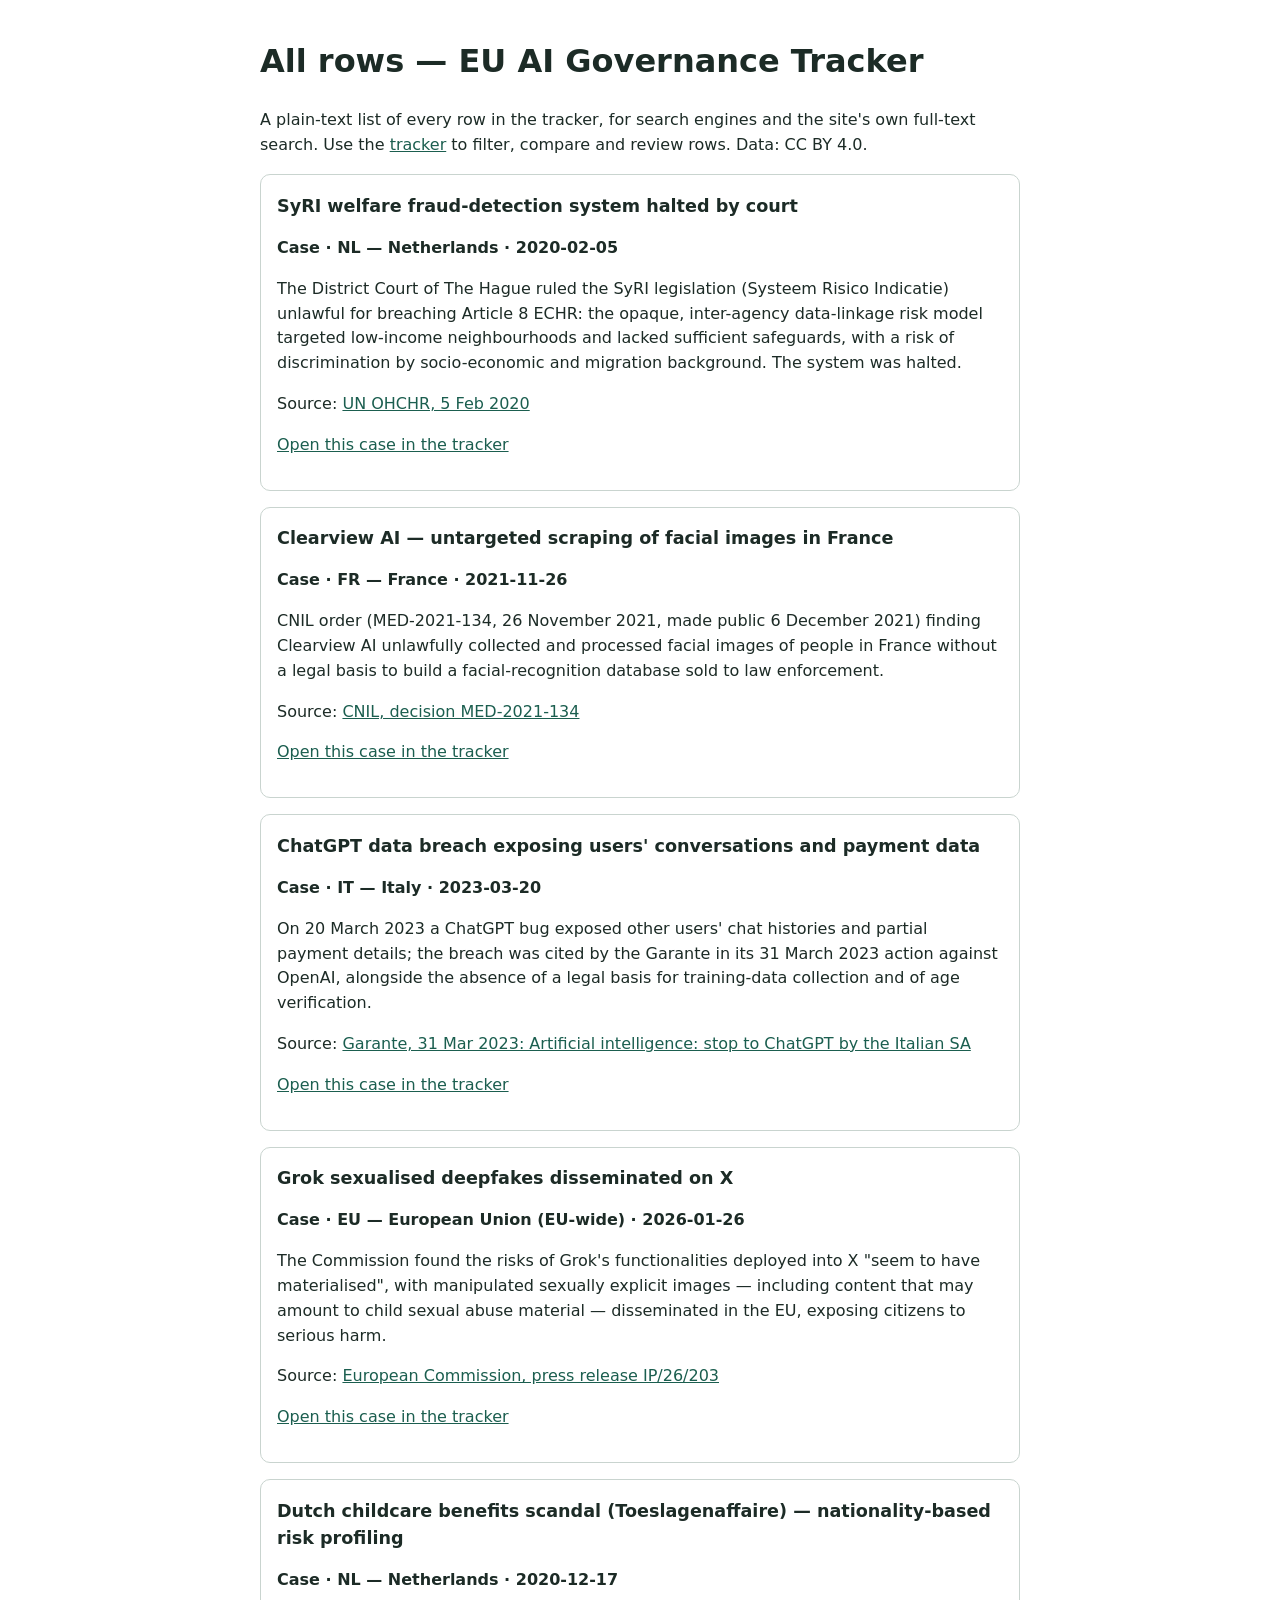
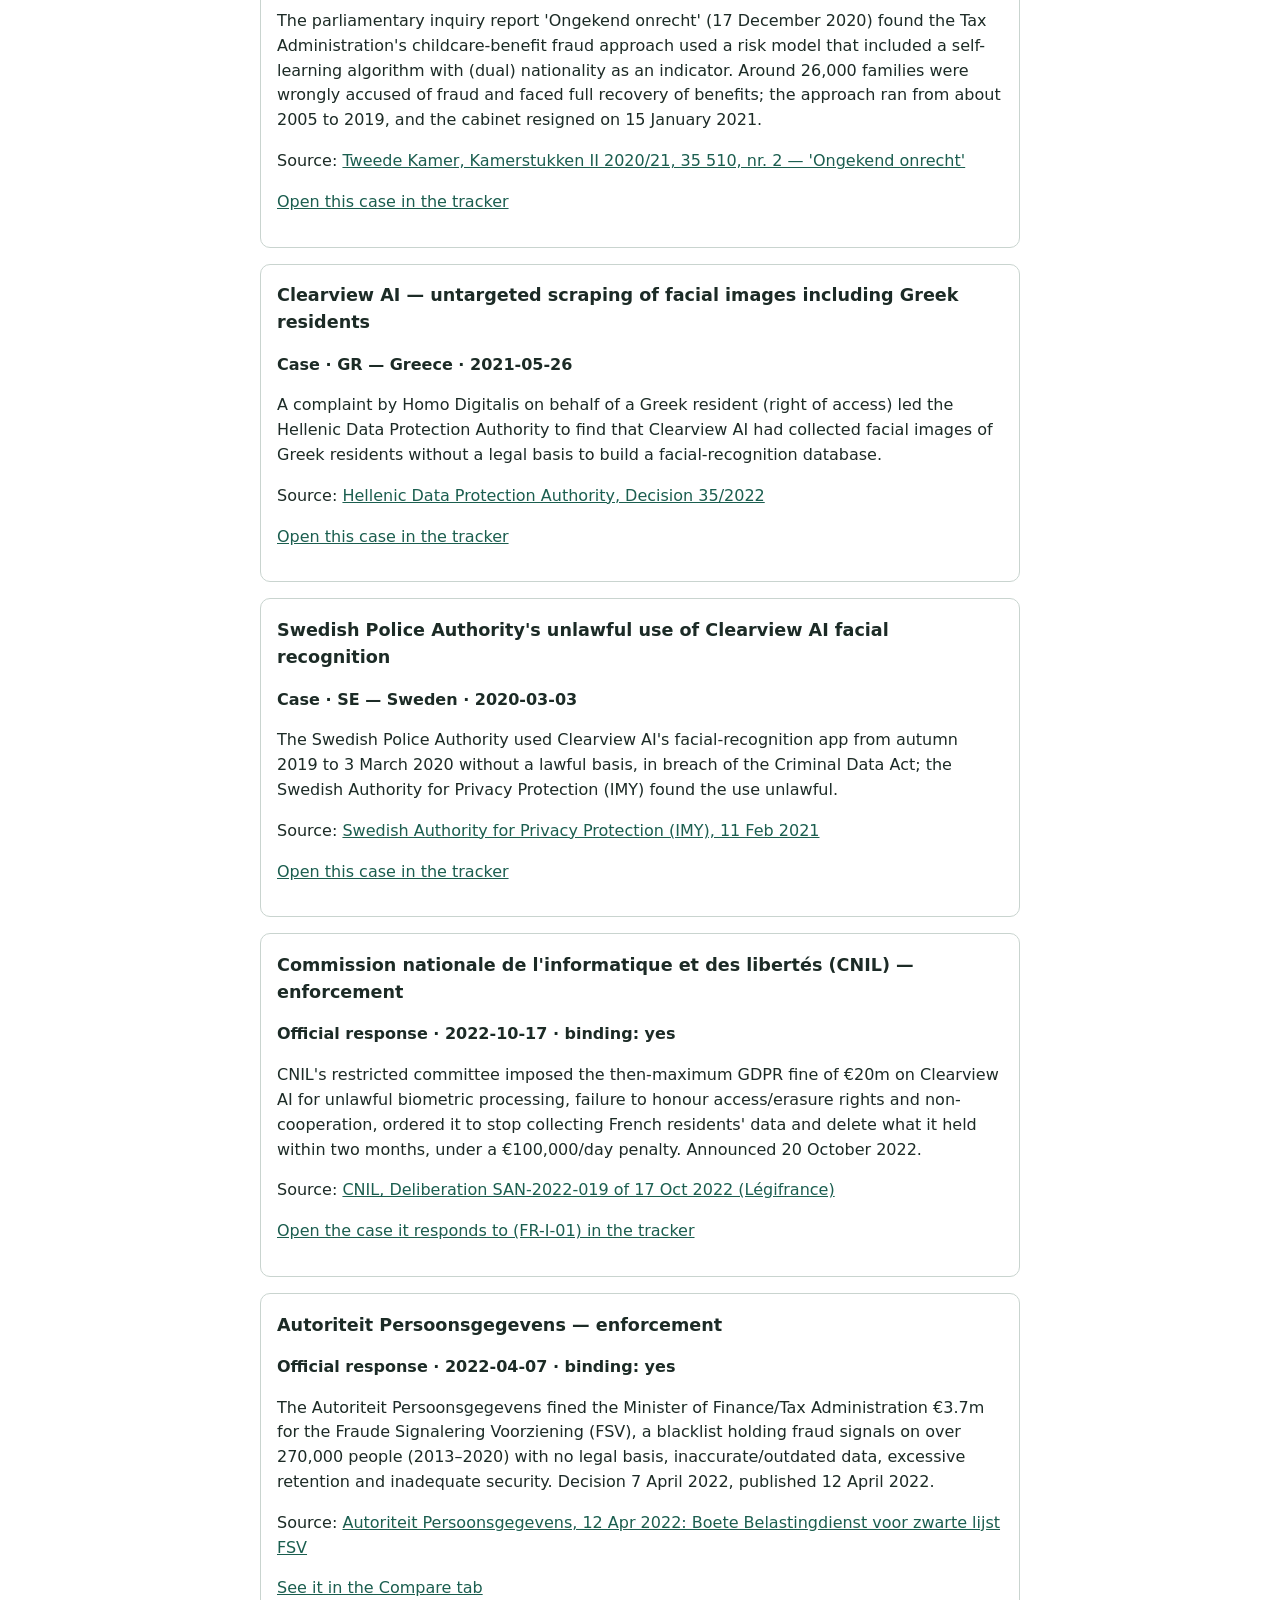
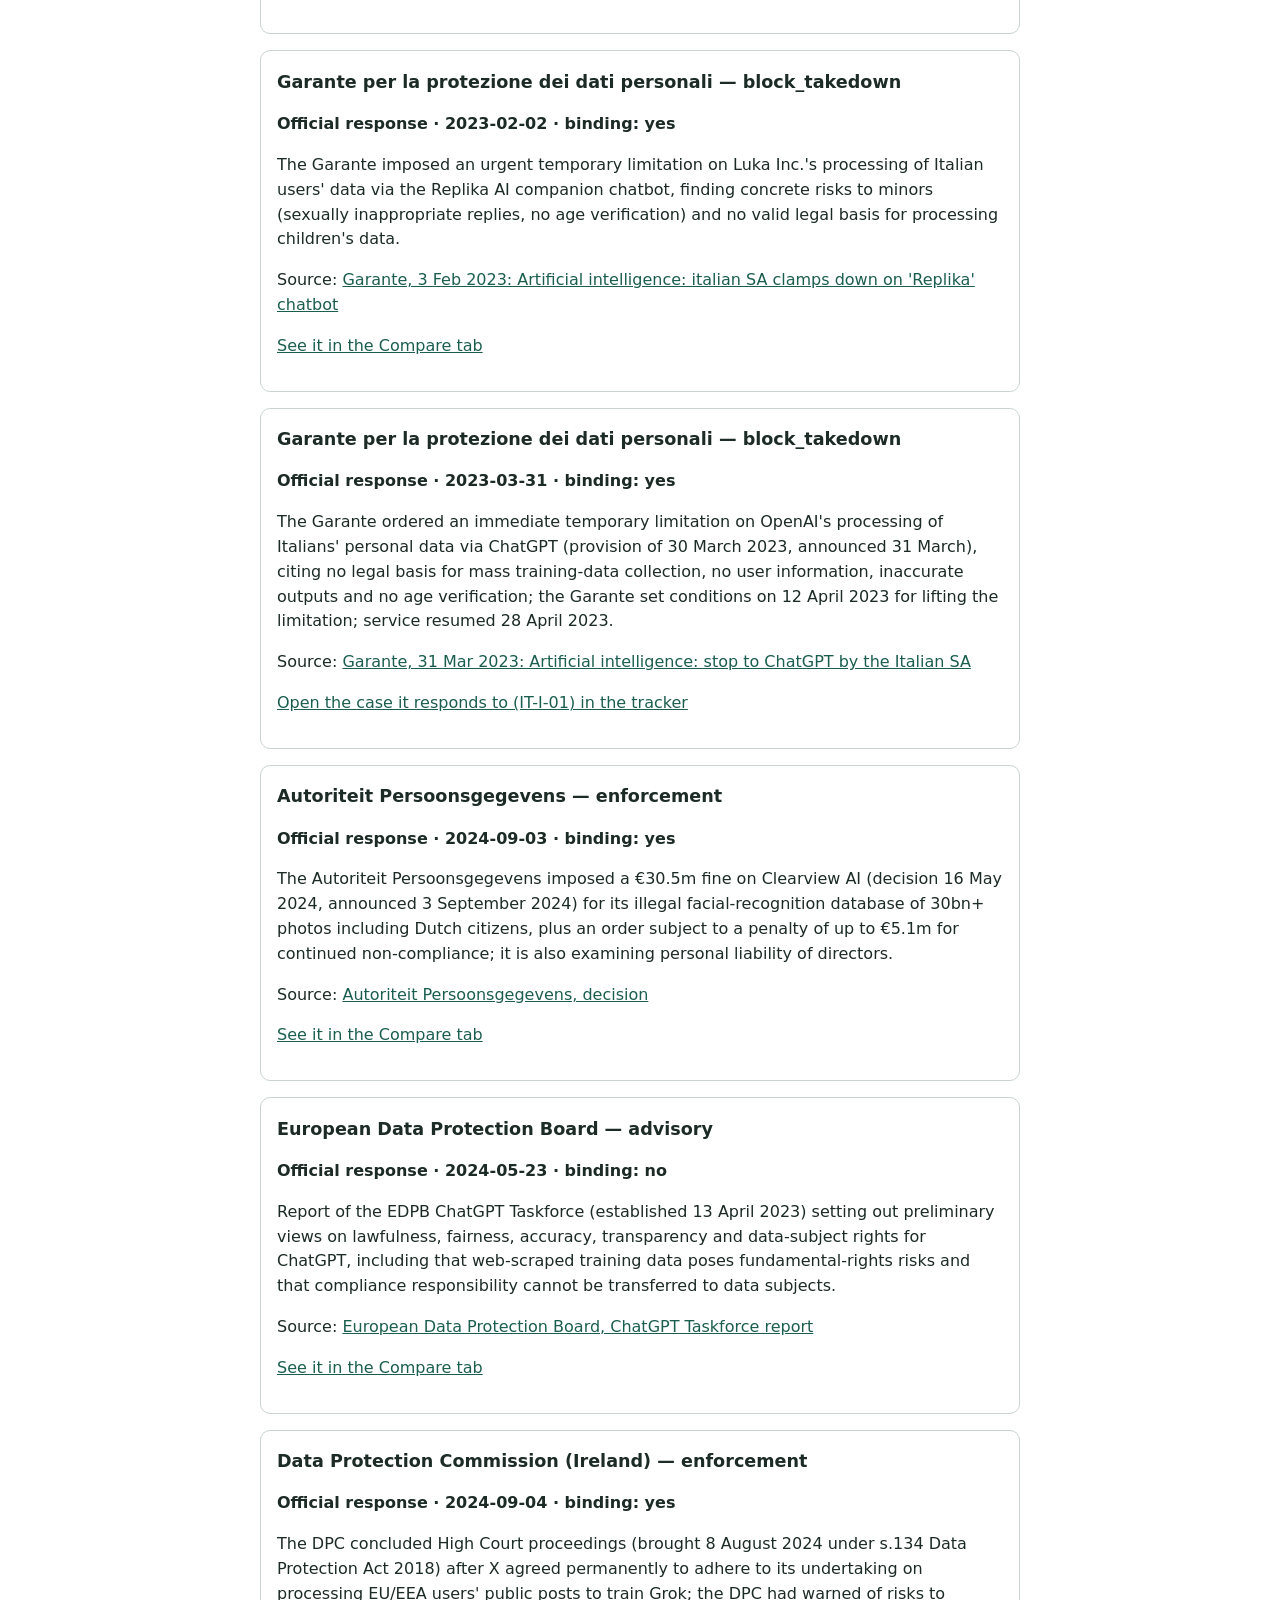
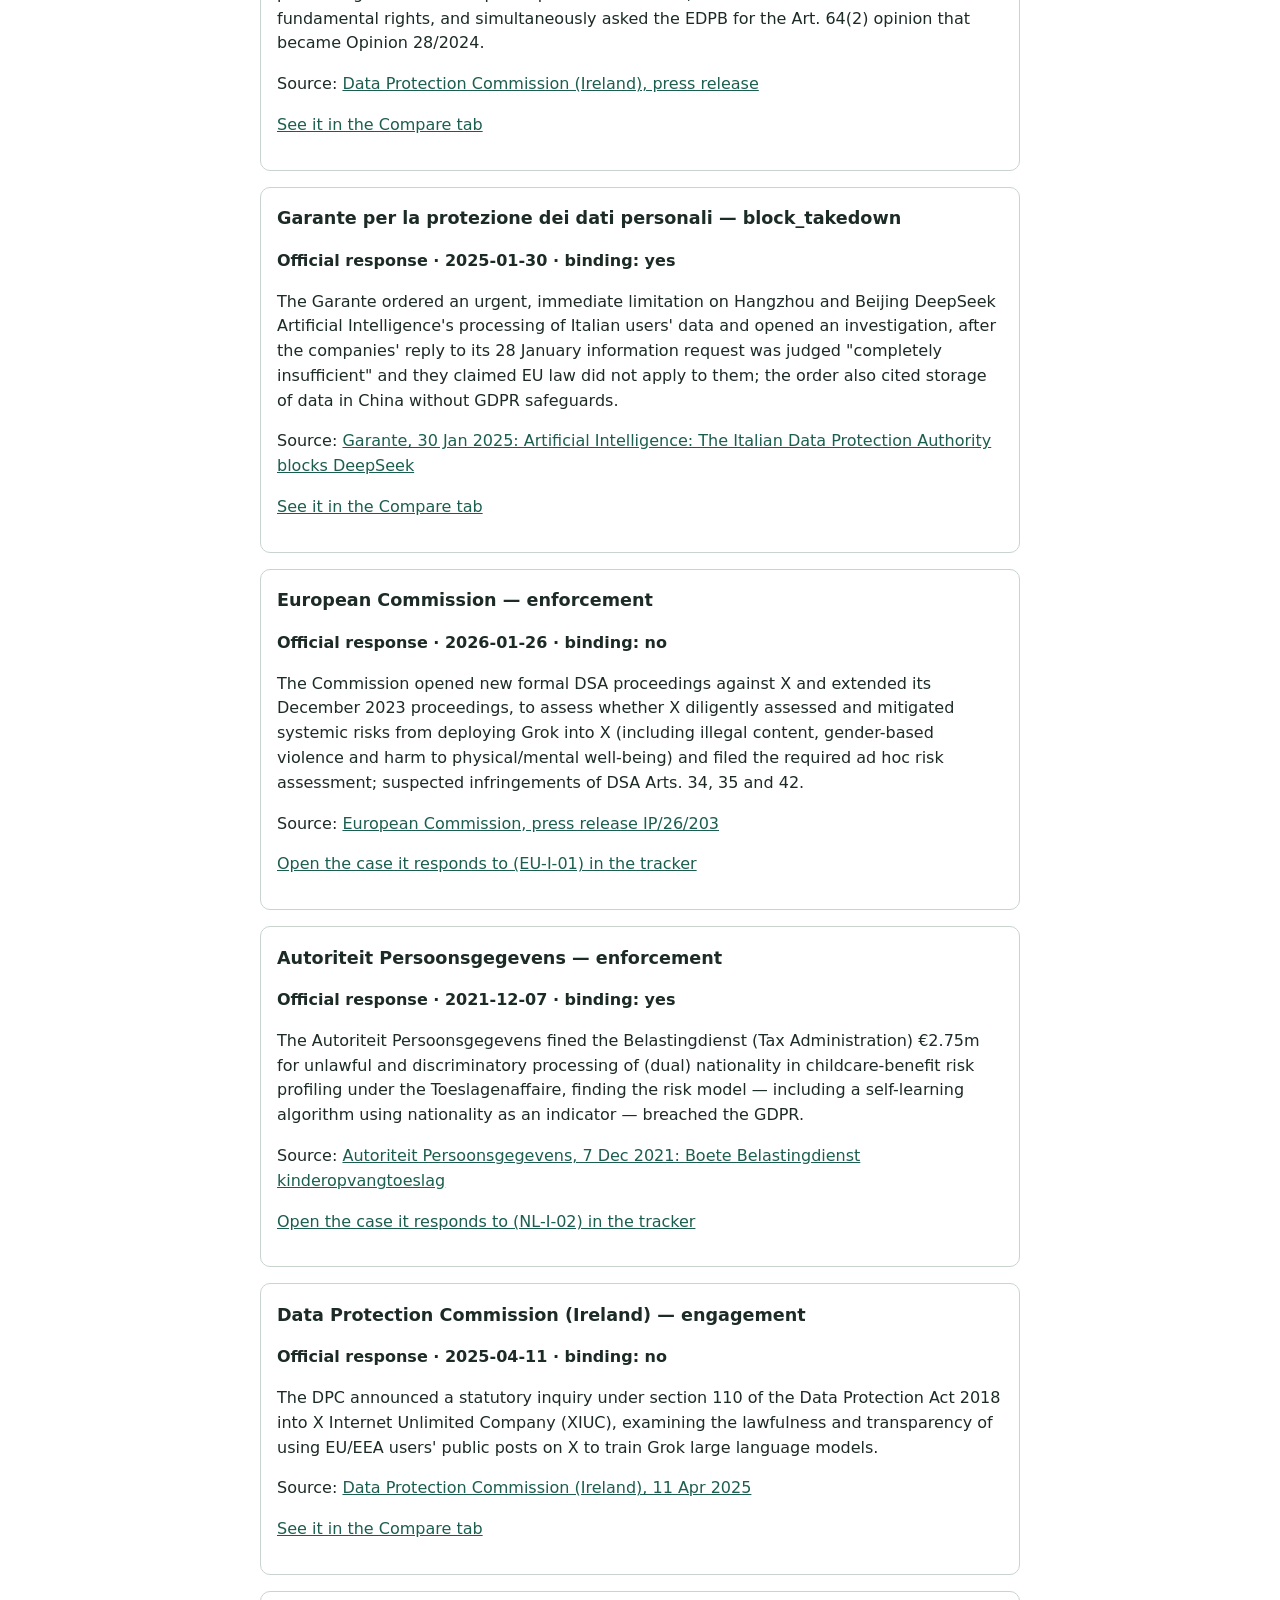
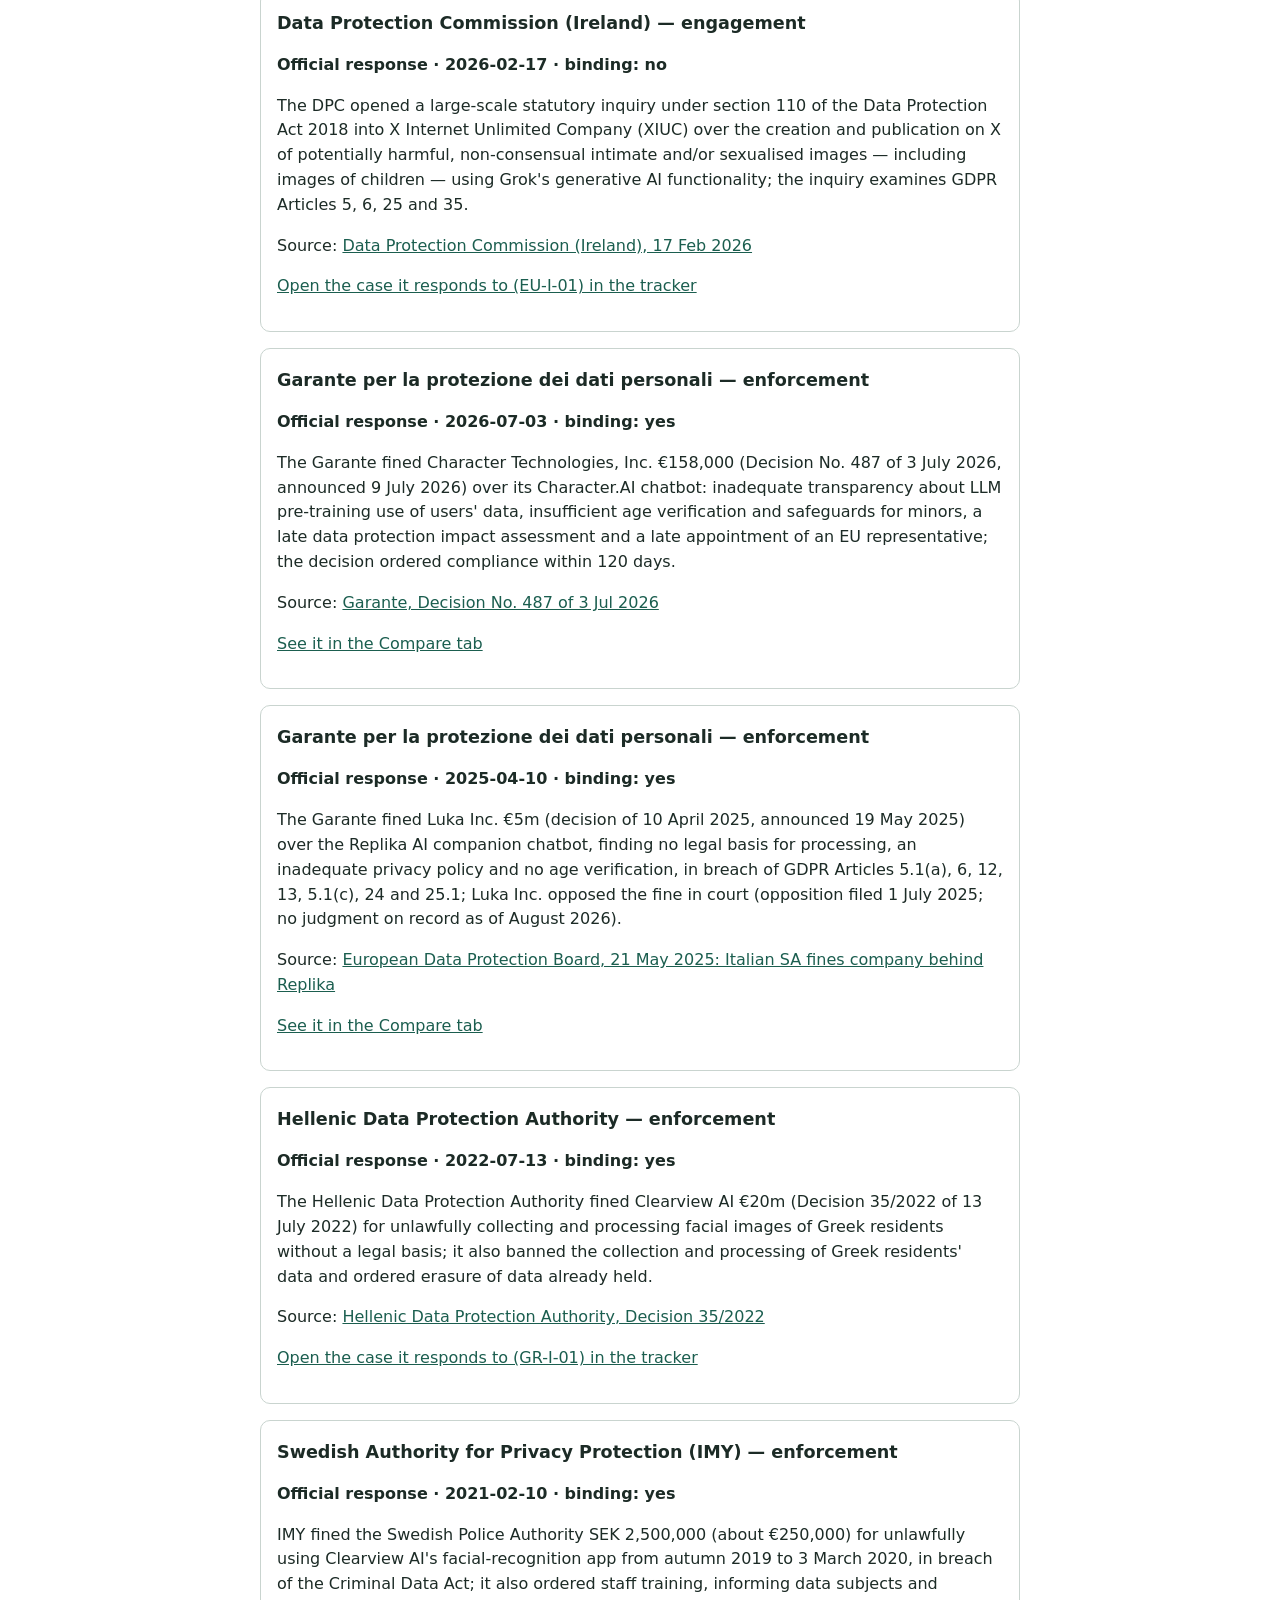
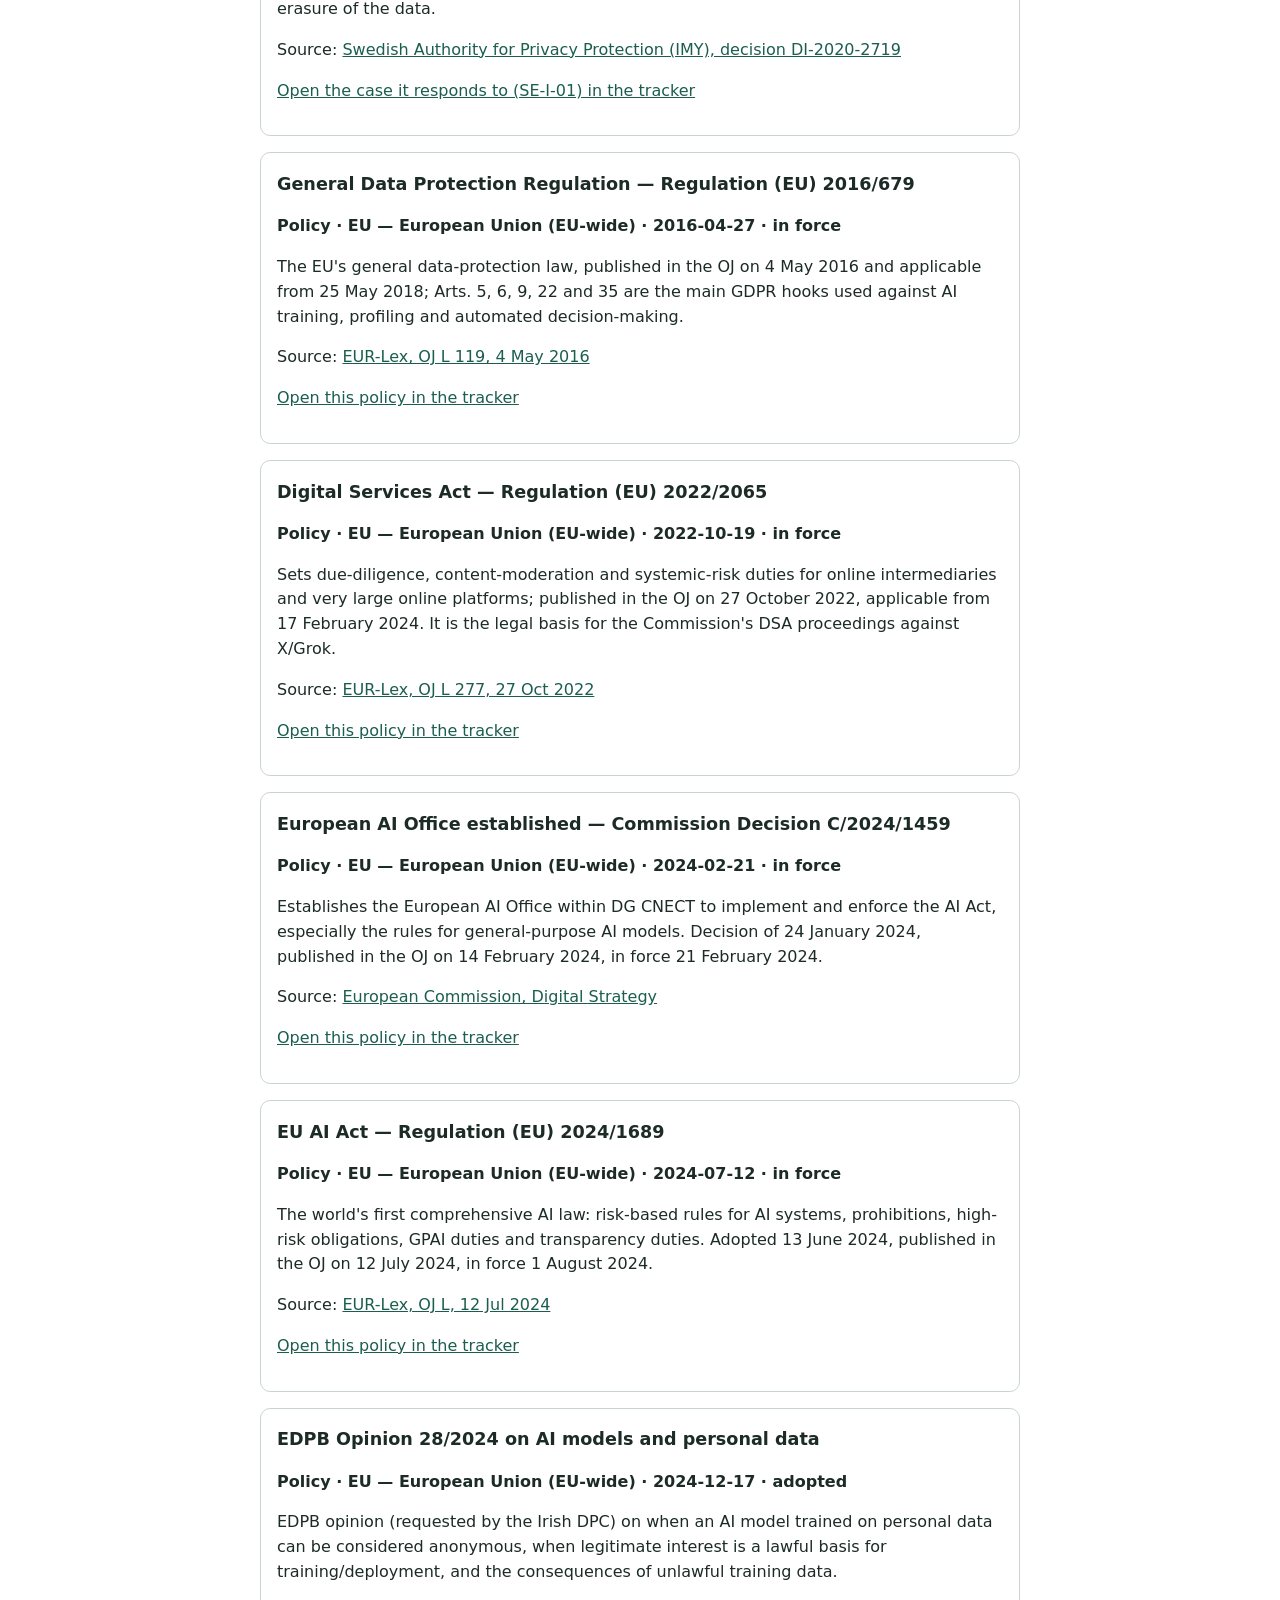
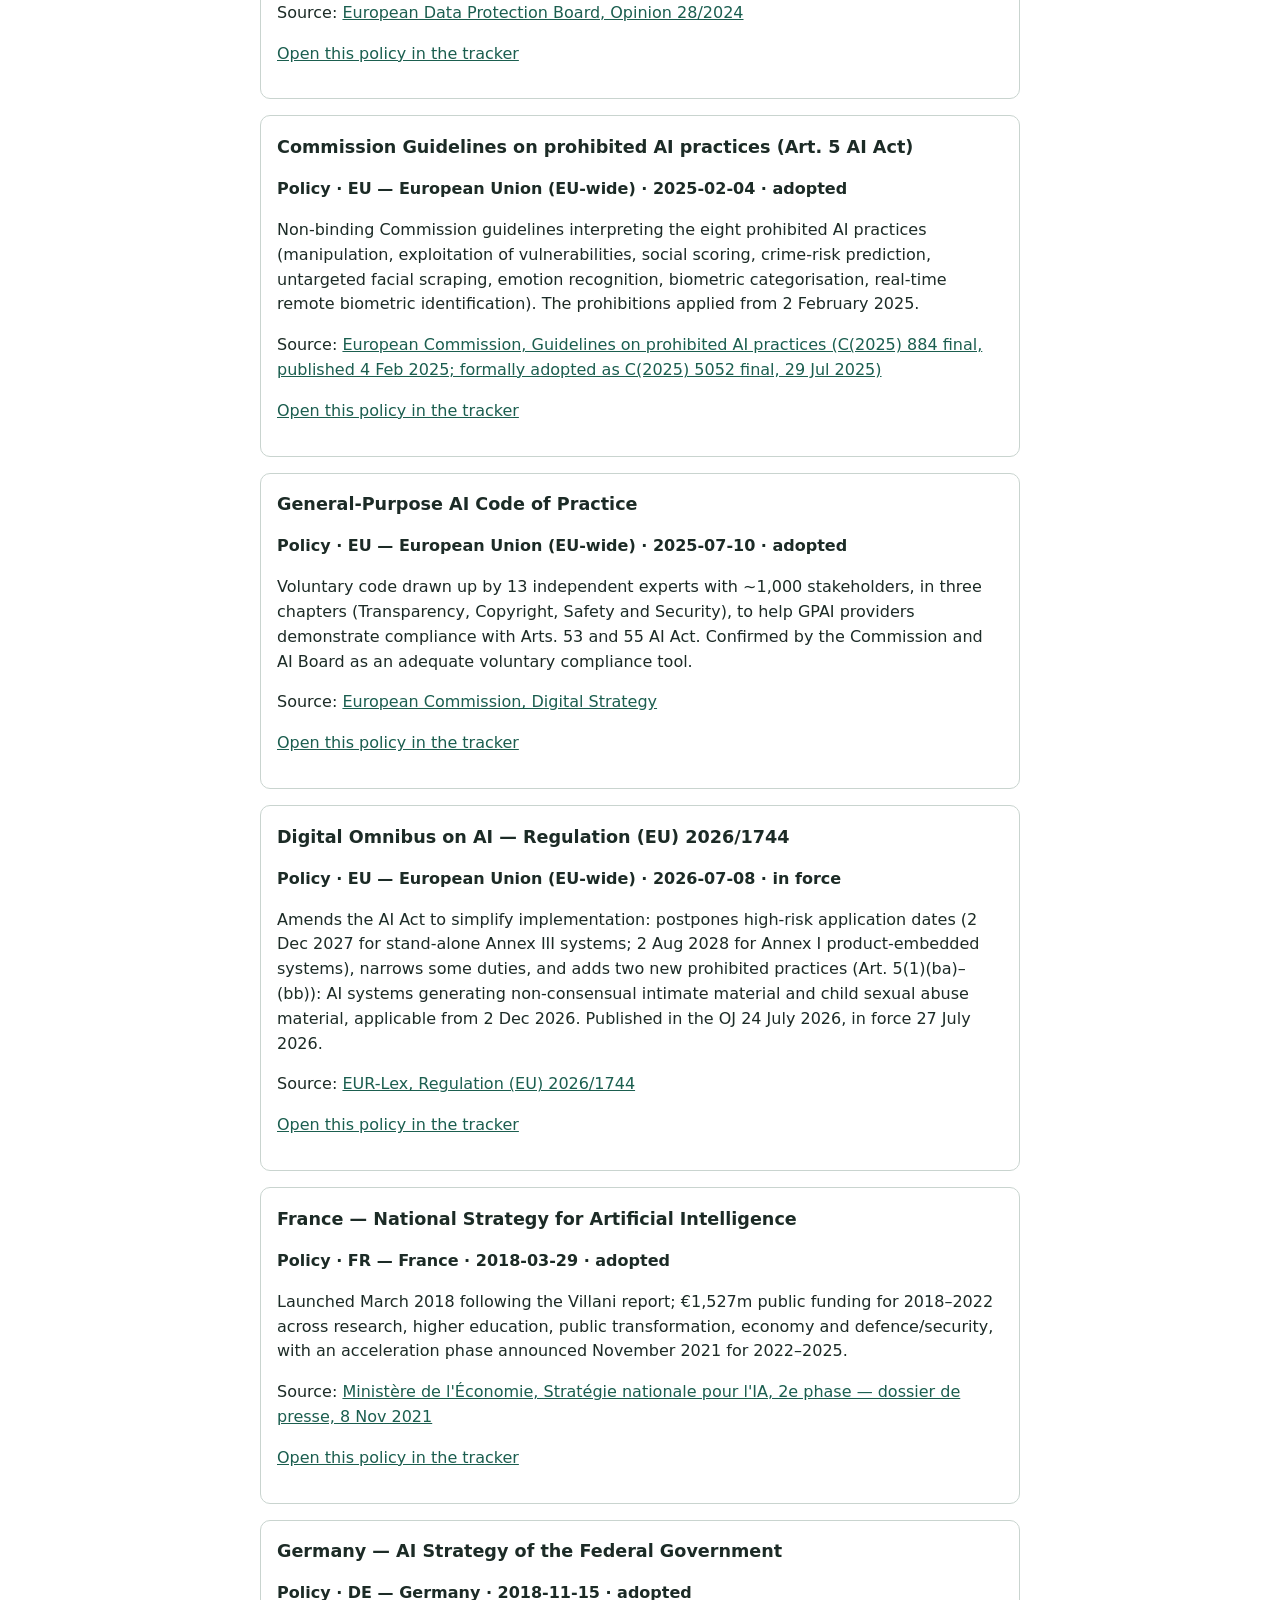
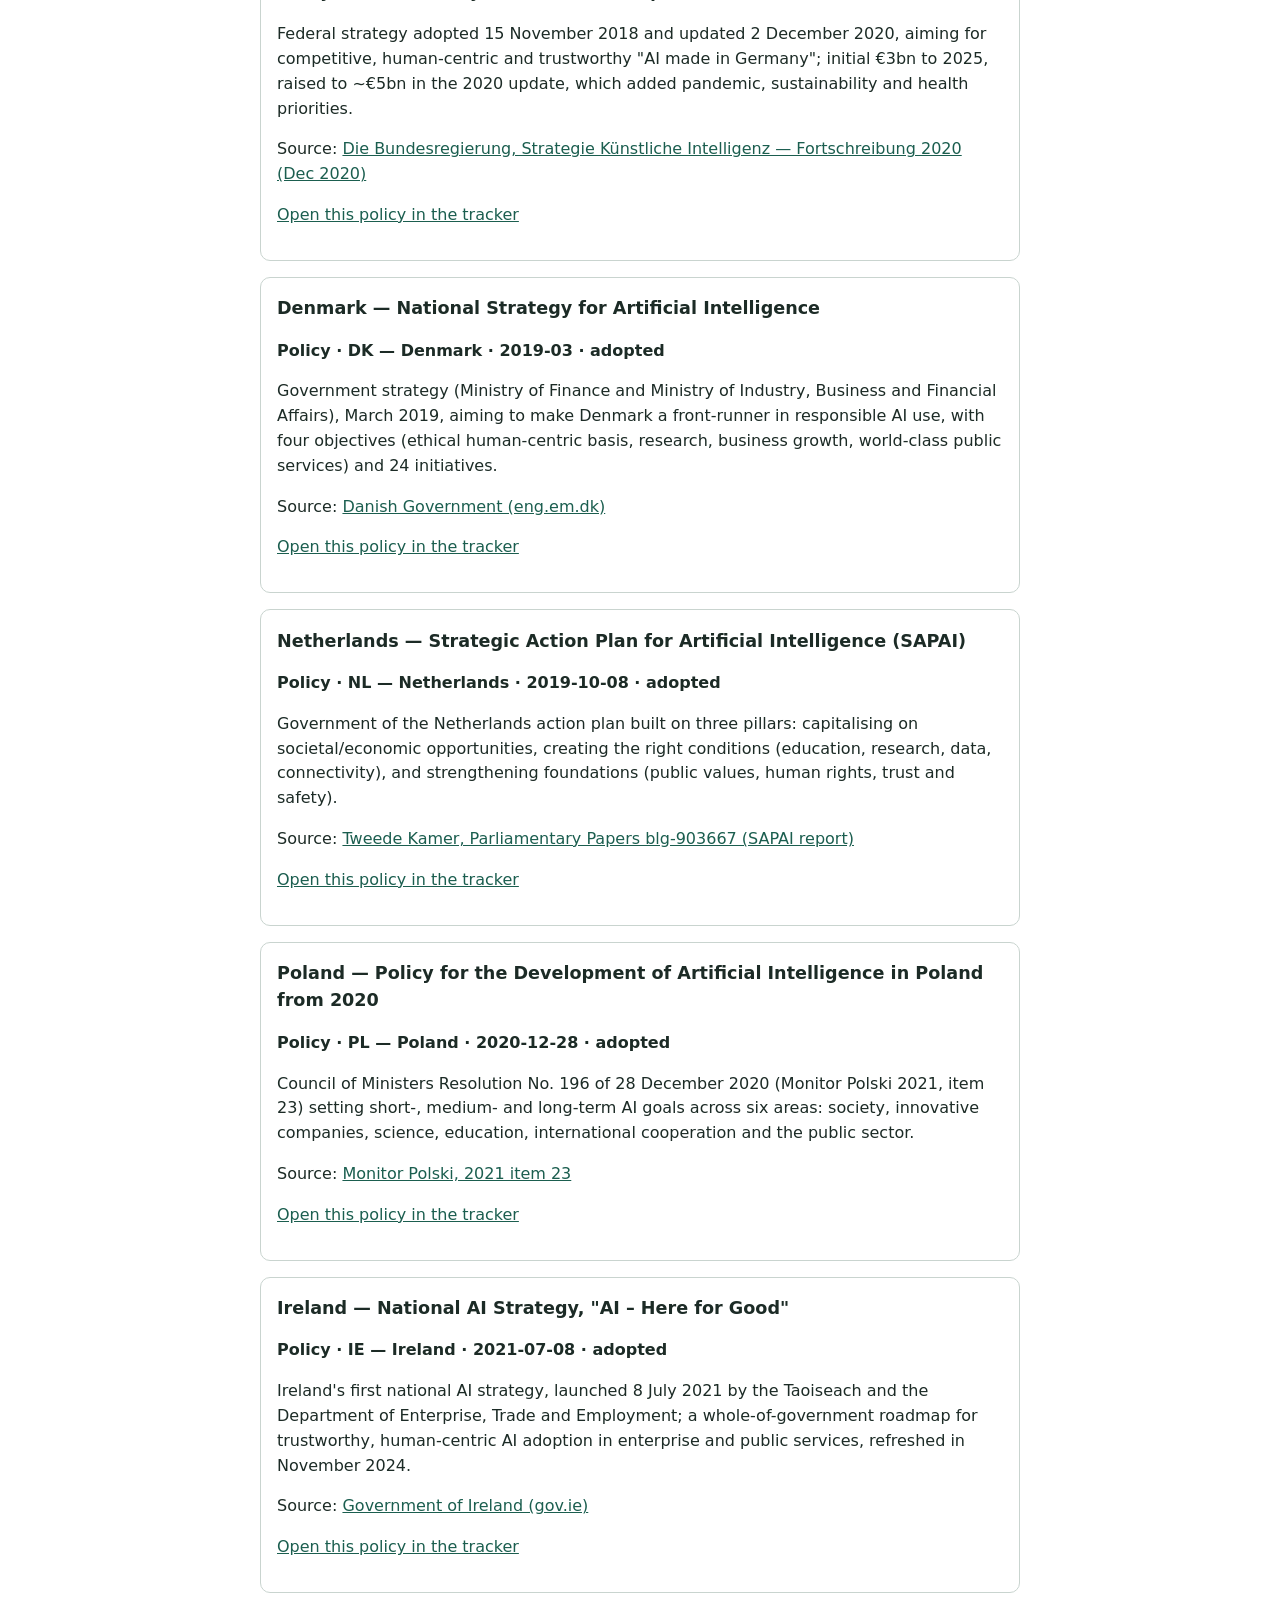
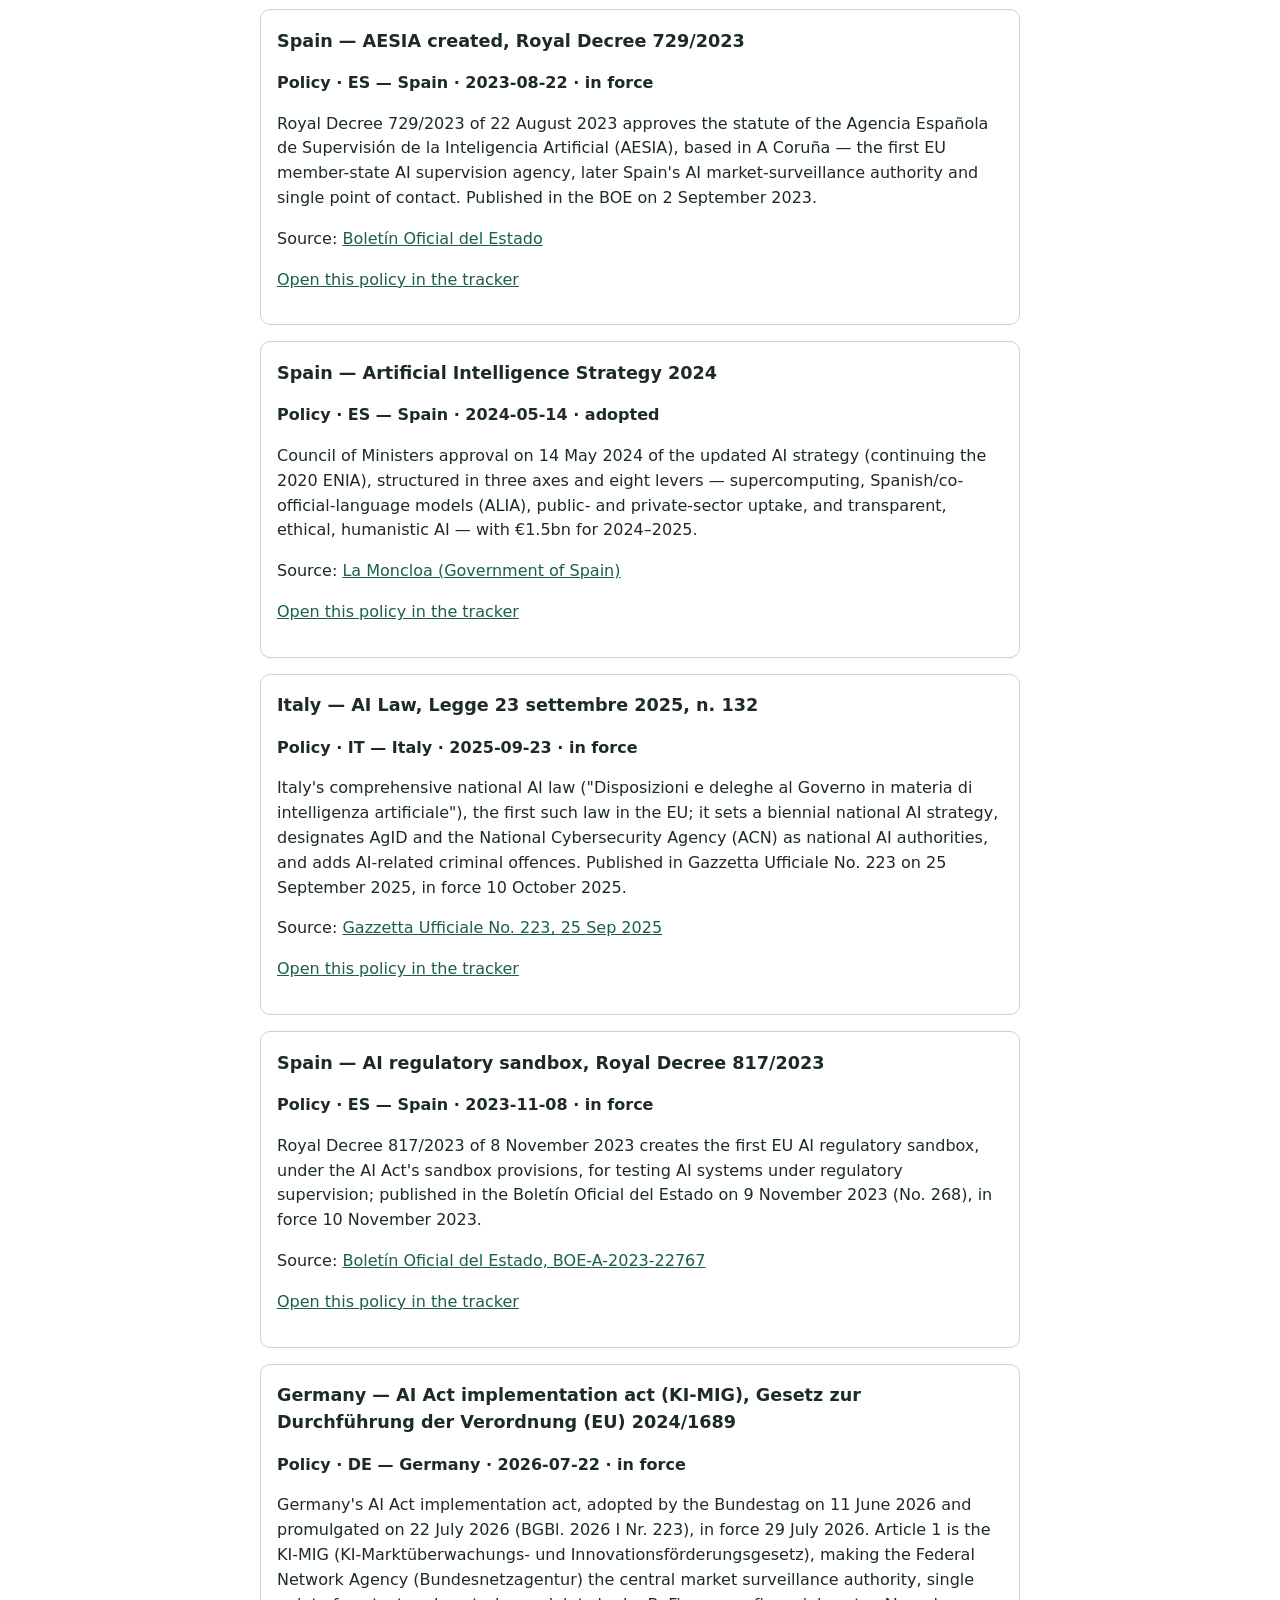
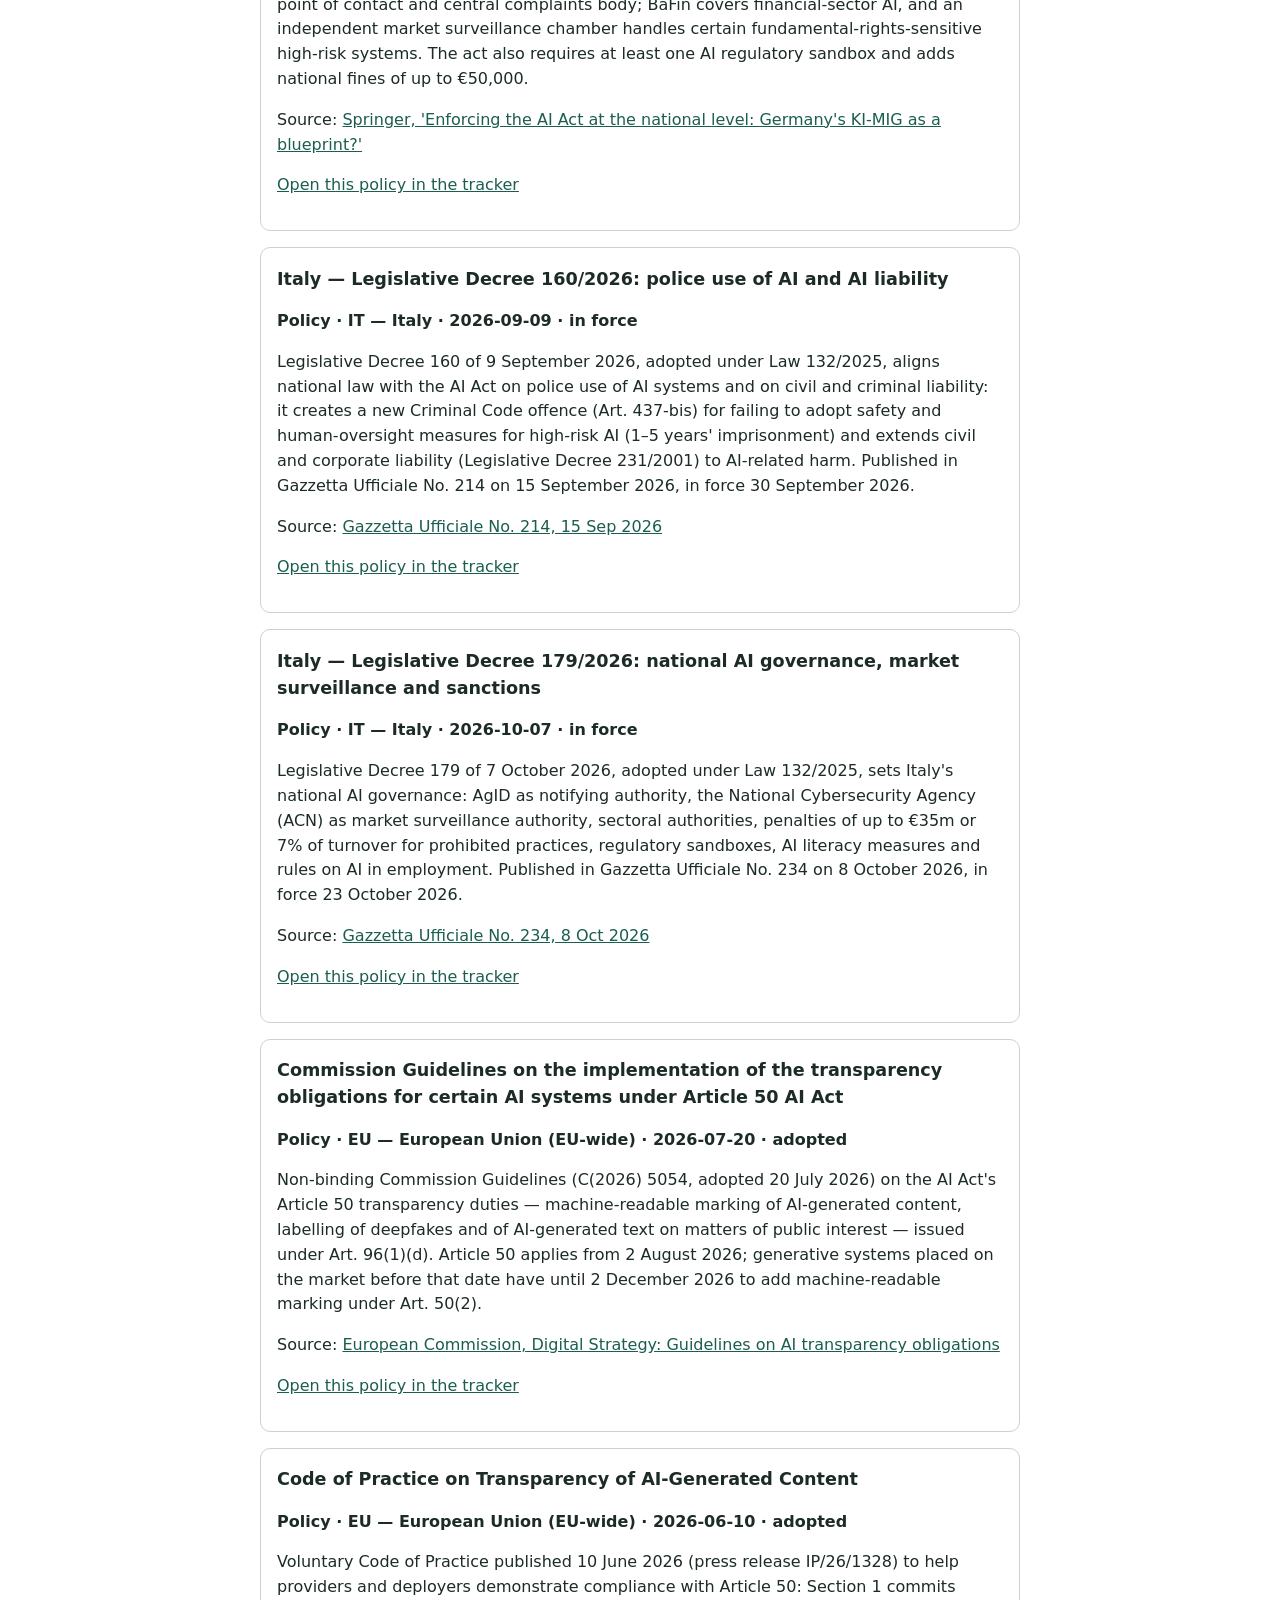
==== commit 9f85e783: "Regenerate site from current data; fix Luxembourg link, exclude Finnish bot-blocked domain, drop dep" ====
--- a/rows.html
+++ b/rows.html
@@ -37,6 +37,24 @@
 <p>The Commission found the risks of Grok&#x27;s functionalities deployed into X &quot;seem to have materialised&quot;, with manipulated sexually explicit images — including content that may amount to child sexual abuse material — disseminated in the EU, exposing citizens to serious harm.</p>
 <p>Source: <a href="https://ec.europa.eu/commission/presscorner/api/files/document/print/en/ip_26_203/IP_26_203_EN.pdf">European Commission, press release IP/26/203</a></p>
 <p><a href="index.html#tab=cases&row=EU-I-01">Open this case in the tracker</a></p>
+</article><article id="NL-I-02">
+<h2>Dutch childcare benefits scandal (Toeslagenaffaire) — nationality-based risk profiling</h2>
+<p><strong>Case · NL — Netherlands · 2020-12-17</strong></p>
+<p>The parliamentary inquiry report &#x27;Ongekend onrecht&#x27; (17 December 2020) found the Tax Administration&#x27;s childcare-benefit fraud approach used a risk model that included a self-learning algorithm with (dual) nationality as an indicator. Around 26,000 families were wrongly accused of fraud and faced full recovery of benefits; the approach ran from about 2005 to 2019, and the cabinet resigned on 15 January 2021.</p>
+<p>Source: <a href="https://www.officielebekendmakingen.nl/kst-35510-2.pdf">Tweede Kamer, Kamerstukken II 2020/21, 35 510, nr. 2 — &#x27;Ongekend onrecht&#x27;</a></p>
+<p><a href="index.html#tab=cases&row=NL-I-02">Open this case in the tracker</a></p>
+</article><article id="GR-I-01">
+<h2>Clearview AI — untargeted scraping of facial images including Greek residents</h2>
+<p><strong>Case · GR — Greece · 2021-05-26</strong></p>
+<p>A complaint by Homo Digitalis on behalf of a Greek resident (right of access) led the Hellenic Data Protection Authority to find that Clearview AI had collected facial images of Greek residents without a legal basis to build a facial-recognition database.</p>
+<p>Source: <a href="https://www.dpa.gr/sites/default/files/2022-08/35_2022%20anonym_EN_FINAL.pdf">Hellenic Data Protection Authority, Decision 35/2022</a></p>
+<p><a href="index.html#tab=cases&row=GR-I-01">Open this case in the tracker</a></p>
+</article><article id="SE-I-01">
+<h2>Swedish Police Authority&#x27;s unlawful use of Clearview AI facial recognition</h2>
+<p><strong>Case · SE — Sweden · 2020-03-03</strong></p>
+<p>The Swedish Police Authority used Clearview AI&#x27;s facial-recognition app from autumn 2019 to 3 March 2020 without a lawful basis, in breach of the Criminal Data Act; the Swedish Authority for Privacy Protection (IMY) found the use unlawful.</p>
+<p>Source: <a href="http://www.imy.se/en/about-us/arkiv/nyhetsarkiv/police-unlawfully-used-facial-recognition-app/">Swedish Authority for Privacy Protection (IMY), 11 Feb 2021</a></p>
+<p><a href="index.html#tab=cases&row=SE-I-01">Open this case in the tracker</a></p>
 </article><article id="FR-R-01">
 <h2>Commission nationale de l&#x27;informatique et des libertés (CNIL) — enforcement</h2>
 <p><strong>Official response · 2022-10-17 · binding: yes</strong></p>
@@ -91,6 +109,48 @@
 <p>The Commission opened new formal DSA proceedings against X and extended its December 2023 proceedings, to assess whether X diligently assessed and mitigated systemic risks from deploying Grok into X (including illegal content, gender-based violence and harm to physical/mental well-being) and filed the required ad hoc risk assessment; suspected infringements of DSA Arts. 34, 35 and 42.</p>
 <p>Source: <a href="https://ec.europa.eu/commission/presscorner/api/files/document/print/en/ip_26_203/IP_26_203_EN.pdf">European Commission, press release IP/26/203</a></p>
 <p><a href="index.html#tab=cases&row=EU-I-01">Open the case it responds to (EU-I-01) in the tracker</a></p>
+</article><article id="NL-R-03">
+<h2>Autoriteit Persoonsgegevens — enforcement</h2>
+<p><strong>Official response · 2021-12-07 · binding: yes</strong></p>
+<p>The Autoriteit Persoonsgegevens fined the Belastingdienst (Tax Administration) €2.75m for unlawful and discriminatory processing of (dual) nationality in childcare-benefit risk profiling under the Toeslagenaffaire, finding the risk model — including a self-learning algorithm using nationality as an indicator — breached the GDPR.</p>
+<p>Source: <a href="https://autoriteitpersoonsgegevens.nl/documenten/boete-belastingdienst-kinderopvangtoeslag">Autoriteit Persoonsgegevens, 7 Dec 2021: Boete Belastingdienst kinderopvangtoeslag</a></p>
+<p><a href="index.html#tab=cases&row=NL-I-02">Open the case it responds to (NL-I-02) in the tracker</a></p>
+</article><article id="IE-R-02">
+<h2>Data Protection Commission (Ireland) — engagement</h2>
+<p><strong>Official response · 2025-04-11 · binding: no</strong></p>
+<p>The DPC announced a statutory inquiry under section 110 of the Data Protection Act 2018 into X Internet Unlimited Company (XIUC), examining the lawfulness and transparency of using EU/EEA users&#x27; public posts on X to train Grok large language models.</p>
+<p>Source: <a href="https://dataprotection.ie/en/news-media/latest-news/data-protection-commission-announces-commencement-inquiry-x-internet-unlimited-company-xiuc">Data Protection Commission (Ireland), 11 Apr 2025</a></p>
+<p><a href="index.html#tab=compare">See it in the Compare tab</a></p>
+</article><article id="IE-R-03">
+<h2>Data Protection Commission (Ireland) — engagement</h2>
+<p><strong>Official response · 2026-02-17 · binding: no</strong></p>
+<p>The DPC opened a large-scale statutory inquiry under section 110 of the Data Protection Act 2018 into X Internet Unlimited Company (XIUC) over the creation and publication on X of potentially harmful, non-consensual intimate and/or sexualised images — including images of children — using Grok&#x27;s generative AI functionality; the inquiry examines GDPR Articles 5, 6, 25 and 35.</p>
+<p>Source: <a href="https://www.dataprotection.ie/en/news-media/press-releases/data-protection-commission-opens-investigation-x-xiuc">Data Protection Commission (Ireland), 17 Feb 2026</a></p>
+<p><a href="index.html#tab=cases&row=EU-I-01">Open the case it responds to (EU-I-01) in the tracker</a></p>
+</article><article id="IT-R-04">
+<h2>Garante per la protezione dei dati personali — enforcement</h2>
+<p><strong>Official response · 2026-07-03 · binding: yes</strong></p>
+<p>The Garante fined Character Technologies, Inc. €158,000 (Decision No. 487 of 3 July 2026, announced 9 July 2026) over its Character.AI chatbot: inadequate transparency about LLM pre-training use of users&#x27; data, insufficient age verification and safeguards for minors, a late data protection impact assessment and a late appointment of an EU representative; the decision ordered compliance within 120 days.</p>
+<p>Source: <a href="https://www.garanteprivacy.it/garante/doc.jsp?ID=10269571">Garante, Decision No. 487 of 3 Jul 2026</a></p>
+<p><a href="index.html#tab=compare">See it in the Compare tab</a></p>
+</article><article id="IT-R-05">
+<h2>Garante per la protezione dei dati personali — enforcement</h2>
+<p><strong>Official response · 2025-04-10 · binding: yes</strong></p>
+<p>The Garante fined Luka Inc. €5m (decision of 10 April 2025, announced 19 May 2025) over the Replika AI companion chatbot, finding no legal basis for processing, an inadequate privacy policy and no age verification, in breach of GDPR Articles 5.1(a), 6, 12, 13, 5.1(c), 24 and 25.1; Luka Inc. opposed the fine in court (opposition filed 1 July 2025; no judgment on record as of August 2026).</p>
+<p>Source: <a href="https://www.edpb.europa.eu/news/ai-the-italian-supervisory-authority-fines-company-behind-chatbot-replika_en">European Data Protection Board, 21 May 2025: Italian SA fines company behind Replika</a></p>
+<p><a href="index.html#tab=compare">See it in the Compare tab</a></p>
+</article><article id="GR-R-01">
+<h2>Hellenic Data Protection Authority — enforcement</h2>
+<p><strong>Official response · 2022-07-13 · binding: yes</strong></p>
+<p>The Hellenic Data Protection Authority fined Clearview AI €20m (Decision 35/2022 of 13 July 2022) for unlawfully collecting and processing facial images of Greek residents without a legal basis; it also banned the collection and processing of Greek residents&#x27; data and ordered erasure of data already held.</p>
+<p>Source: <a href="https://www.dpa.gr/sites/default/files/2022-08/35_2022%20anonym_EN_FINAL.pdf">Hellenic Data Protection Authority, Decision 35/2022</a></p>
+<p><a href="index.html#tab=cases&row=GR-I-01">Open the case it responds to (GR-I-01) in the tracker</a></p>
+</article><article id="SE-R-01">
+<h2>Swedish Authority for Privacy Protection (IMY) — enforcement</h2>
+<p><strong>Official response · 2021-02-10 · binding: yes</strong></p>
+<p>IMY fined the Swedish Police Authority SEK 2,500,000 (about €250,000) for unlawfully using Clearview AI&#x27;s facial-recognition app from autumn 2019 to 3 March 2020, in breach of the Criminal Data Act; it also ordered staff training, informing data subjects and erasure of the data.</p>
+<p>Source: <a href="http://www.imy.se/en/about-us/arkiv/nyhetsarkiv/police-unlawfully-used-facial-recognition-app/">Swedish Authority for Privacy Protection (IMY), decision DI-2020-2719</a></p>
+<p><a href="index.html#tab=cases&row=SE-I-01">Open the case it responds to (SE-I-01) in the tracker</a></p>
 </article><article id="EU-P-01">
 <h2>General Data Protection Regulation — Regulation (EU) 2016/679</h2>
 <p><strong>Policy · EU — European Union (EU-wide) · 2016-04-27 · in force</strong></p>
@@ -193,6 +253,78 @@
 <p>Italy&#x27;s comprehensive national AI law (&quot;Disposizioni e deleghe al Governo in materia di intelligenza artificiale&quot;), the first such law in the EU; it sets a biennial national AI strategy, designates AgID and the National Cybersecurity Agency (ACN) as national AI authorities, and adds AI-related criminal offences. Published in Gazzetta Ufficiale No. 223 on 25 September 2025, in force 10 October 2025.</p>
 <p>Source: <a href="https://www.gazzettaufficiale.it/eli/id/2025/09/25/25G00143/sg">Gazzetta Ufficiale No. 223, 25 Sep 2025</a></p>
 <p><a href="index.html#tab=policies&row=IT-P-01">Open this policy in the tracker</a></p>
+</article><article id="ES-P-03">
+<h2>Spain — AI regulatory sandbox, Royal Decree 817/2023</h2>
+<p><strong>Policy · ES — Spain · 2023-11-08 · in force</strong></p>
+<p>Royal Decree 817/2023 of 8 November 2023 creates the first EU AI regulatory sandbox, under the AI Act&#x27;s sandbox provisions, for testing AI systems under regulatory supervision; published in the Boletín Oficial del Estado on 9 November 2023 (No. 268), in force 10 November 2023.</p>
+<p>Source: <a href="https://www.boe.es/buscar/doc.php?id=BOE-A-2023-22767">Boletín Oficial del Estado, BOE-A-2023-22767</a></p>
+<p><a href="index.html#tab=policies&row=ES-P-03">Open this policy in the tracker</a></p>
+</article><article id="DE-P-02">
+<h2>Germany — AI Act implementation act (KI-MIG), Gesetz zur Durchführung der Verordnung (EU) 2024/1689</h2>
+<p><strong>Policy · DE — Germany · 2026-07-22 · in force</strong></p>
+<p>Germany&#x27;s AI Act implementation act, adopted by the Bundestag on 11 June 2026 and promulgated on 22 July 2026 (BGBl. 2026 I Nr. 223), in force 29 July 2026. Article 1 is the KI-MIG (KI-Marktüberwachungs- und Innovationsförderungsgesetz), making the Federal Network Agency (Bundesnetzagentur) the central market surveillance authority, single point of contact and central complaints body; BaFin covers financial-sector AI, and an independent market surveillance chamber handles certain fundamental-rights-sensitive high-risk systems. The act also requires at least one AI regulatory sandbox and adds national fines of up to €50,000.</p>
+<p>Source: <a href="https://link.springer.com/article/10.1365/s43439-026-00177-5">Springer, &#x27;Enforcing the AI Act at the national level: Germany&#x27;s KI-MIG as a blueprint?&#x27;</a></p>
+<p><a href="index.html#tab=policies&row=DE-P-02">Open this policy in the tracker</a></p>
+</article><article id="IT-P-02">
+<h2>Italy — Legislative Decree 160/2026: police use of AI and AI liability</h2>
+<p><strong>Policy · IT — Italy · 2026-09-09 · in force</strong></p>
+<p>Legislative Decree 160 of 9 September 2026, adopted under Law 132/2025, aligns national law with the AI Act on police use of AI systems and on civil and criminal liability: it creates a new Criminal Code offence (Art. 437-bis) for failing to adopt safety and human-oversight measures for high-risk AI (1–5 years&#x27; imprisonment) and extends civil and corporate liability (Legislative Decree 231/2001) to AI-related harm. Published in Gazzetta Ufficiale No. 214 on 15 September 2026, in force 30 September 2026.</p>
+<p>Source: <a href="https://www.gazzettaufficiale.it/eli/id/2026/09/15/26G00179/sg">Gazzetta Ufficiale No. 214, 15 Sep 2026</a></p>
+<p><a href="index.html#tab=policies&row=IT-P-02">Open this policy in the tracker</a></p>
+</article><article id="IT-P-03">
+<h2>Italy — Legislative Decree 179/2026: national AI governance, market surveillance and sanctions</h2>
+<p><strong>Policy · IT — Italy · 2026-10-07 · in force</strong></p>
+<p>Legislative Decree 179 of 7 October 2026, adopted under Law 132/2025, sets Italy&#x27;s national AI governance: AgID as notifying authority, the National Cybersecurity Agency (ACN) as market surveillance authority, sectoral authorities, penalties of up to €35m or 7% of turnover for prohibited practices, regulatory sandboxes, AI literacy measures and rules on AI in employment. Published in Gazzetta Ufficiale No. 234 on 8 October 2026, in force 23 October 2026.</p>
+<p>Source: <a href="https://www.gazzettaufficiale.it/eli/id/2026/10/08/26G00200/sg">Gazzetta Ufficiale No. 234, 8 Oct 2026</a></p>
+<p><a href="index.html#tab=policies&row=IT-P-03">Open this policy in the tracker</a></p>
+</article><article id="EU-P-09">
+<h2>Commission Guidelines on the implementation of the transparency obligations for certain AI systems under Article 50 AI Act</h2>
+<p><strong>Policy · EU — European Union (EU-wide) · 2026-07-20 · adopted</strong></p>
+<p>Non-binding Commission Guidelines (C(2026) 5054, adopted 20 July 2026) on the AI Act&#x27;s Article 50 transparency duties — machine-readable marking of AI-generated content, labelling of deepfakes and of AI-generated text on matters of public interest — issued under Art. 96(1)(d). Article 50 applies from 2 August 2026; generative systems placed on the market before that date have until 2 December 2026 to add machine-readable marking under Art. 50(2).</p>
+<p>Source: <a href="https://digital-strategy.ec.europa.eu/en/policies/guidelines-ai-transparency-obligations">European Commission, Digital Strategy: Guidelines on AI transparency obligations</a></p>
+<p><a href="index.html#tab=policies&row=EU-P-09">Open this policy in the tracker</a></p>
+</article><article id="EU-P-10">
+<h2>Code of Practice on Transparency of AI-Generated Content</h2>
+<p><strong>Policy · EU — European Union (EU-wide) · 2026-06-10 · adopted</strong></p>
+<p>Voluntary Code of Practice published 10 June 2026 (press release IP/26/1328) to help providers and deployers demonstrate compliance with Article 50: Section 1 commits providers to marking AI-generated or manipulated content in a machine-readable way (metadata, watermarks, detection tools); Section 2 commits deployers to labelling deepfakes and AI-generated public-interest text. The Commission and the AI Board assessed it as an adequate voluntary compliance tool; about 190 organisations had signed by 31 July 2026.</p>
+<p>Source: <a href="https://digital-strategy.ec.europa.eu/en/news/commission-publishes-code-practice-marking-and-labelling-ai-generated-content">European Commission, Digital Strategy: Code of Practice on marking and labelling AI-generated content</a></p>
+<p><a href="index.html#tab=policies&row=EU-P-10">Open this policy in the tracker</a></p>
+</article><article id="FI-P-01">
+<h2>Finland — National AI strategy, &#x27;Finland&#x27;s Age of Artificial Intelligence&#x27;</h2>
+<p><strong>Policy · FI — Finland · 2017-10-23 · adopted</strong></p>
+<p>Finland&#x27;s first national AI strategy, adopted 23 October 2017 by the Ministry of Economic Affairs and Employment, setting eight key actions to make Finland a leader in applying AI — covering business, public services, skills and the legal environment — and launching the national AI programme continued in the 2019 final report and the AI 4.0 programme.</p>
+<p>Source: <a href="https://julkaisut.valtioneuvosto.fi/handle/10024/160391">Ministry of Economic Affairs and Employment (Finland), &#x27;Finland&#x27;s Age of Artificial Intelligence&#x27;</a></p>
+<p><a href="index.html#tab=policies&row=FI-P-01">Open this policy in the tracker</a></p>
+</article><article id="EE-P-01">
+<h2>Estonia — National Artificial Intelligence Strategy 2019–2021 (Kratt Strategy)</h2>
+<p><strong>Policy · EE — Estonia · 2019-07 · adopted</strong></p>
+<p>Estonia&#x27;s national AI strategy, adopted by the Cabinet in July 2019 on the proposals of an expert group led by the Ministry of Economic Affairs and Communications and the Government Office, with at least €10m for 2019–2021 to advance AI uptake in the public and private sectors, research and skills, and the legal environment; it underpins the &#x27;Kratt&#x27; programme of reusable public-sector AI components and the Bürokratt virtual assistant.</p>
+<p>Source: <a href="https://interoperable-europe.ec.europa.eu/collection/open-source-observatory-osor/document/digital-public-services-based-open-source-case-study-burokratt">European Commission, Interoperable Europe: Digital public services based on open source — Bürokratt</a></p>
+<p><a href="index.html#tab=policies&row=EE-P-01">Open this policy in the tracker</a></p>
+</article><article id="CZ-P-01">
+<h2>Czechia — National Artificial Intelligence Strategy of the Czech Republic 2030</h2>
+<p><strong>Policy · CZ — Czechia · 2024-07-24 · adopted</strong></p>
+<p>Updated national AI strategy approved by the government (Resolution No. 520) on 24 July 2024, building on the 2019 National AI Strategy across seven key areas — research, development and innovation; education and expertise; skills; and AI in industry, services and public administration — to develop the Czech AI ecosystem while addressing the technology&#x27;s challenges.</p>
+<p>Source: <a href="https://mpo.gov.cz/en/business/digital-economy/artificial-intelligence/">Ministry of Industry and Trade (Czechia), Artificial Intelligence</a></p>
+<p><a href="index.html#tab=policies&row=CZ-P-01">Open this policy in the tracker</a></p>
+</article><article id="AT-P-01">
+<h2>Austria — Artificial Intelligence Mission Austria 2030 (AIM AT 2030)</h2>
+<p><strong>Policy · AT — Austria · 2021-08-25 · adopted</strong></p>
+<p>Austria&#x27;s national AI strategy, adopted by the Council of Ministers on 25 August 2021, pursuing three objectives — broad use of AI oriented to the common good and fundamental rights, Austria as a research and innovation location, and competitiveness of the Austrian technology and business location — with 13 fields of action covering trustworthy AI, data, infrastructure, skills, public administration and financing, plus an implementation plan added in 2024.</p>
+<p>Source: <a href="https://digital-skills-jobs.europa.eu/sites/default/files/2023-10/Artificial%20Intelligence%20Mission%20Austria%202030_AIM_AT_2030.pdf">Federal Ministry for Climate Action, Environment, Energy, Mobility, Innovation and Technology (BMK), AIM AT 2030</a></p>
+<p><a href="index.html#tab=policies&row=AT-P-01">Open this policy in the tracker</a></p>
+</article><article id="PT-P-01">
+<h2>Portugal — AI Portugal 2030, National Strategy for Artificial Intelligence</h2>
+<p><strong>Policy · PT — Portugal · 2019-02 · adopted</strong></p>
+<p>Portugal&#x27;s national AI strategy, launched in February 2019 under the INCoDe.2030 initiative and coordinated by the Foundation for Science and Technology (FCT), structured around five pillars — inclusion and education, qualification and specialisation, research and innovation, public administration modernisation, and ethics and safety — to strengthen AI capabilities in the public and private sectors.</p>
+<p>Source: <a href="https://oecd.ai/en/dashboards/policy-initiatives/ai-portugal-2030-national-strategy-for-ai-1250">OECD.AI: AI Portugal 2030 — National Strategy for AI</a></p>
+<p><a href="index.html#tab=policies&row=PT-P-01">Open this policy in the tracker</a></p>
+</article><article id="LU-P-01">
+<h2>Luxembourg — Artificial Intelligence: a Strategic Vision for Luxembourg</h2>
+<p><strong>Policy · LU — Luxembourg · 2019-05-01 · adopted</strong></p>
+<p>Luxembourg&#x27;s national AI strategy, published in May 2019 as part of the Digital Luxembourg programme, setting out a vision of human-centric AI based on an efficient and sustainable data-driven ecosystem, with seven pillars — Luxembourg as a living laboratory for applied AI, data, ethics and privacy, investment and strategic partnerships, AI for the public sector, skills and lifelong learning, and international cooperation.</p>
+<p>Source: <a href="https://innovative-initiatives.public.lu/sites/default/files/2020-09/AI_EN_0.pdf">Government of Luxembourg, &#x27;Artificial Intelligence: a Strategic Vision for Luxembourg&#x27; (PDF)</a></p>
+<p><a href="index.html#tab=policies&row=LU-P-01">Open this policy in the tracker</a></p>
 </article>
 </body>
 </html>
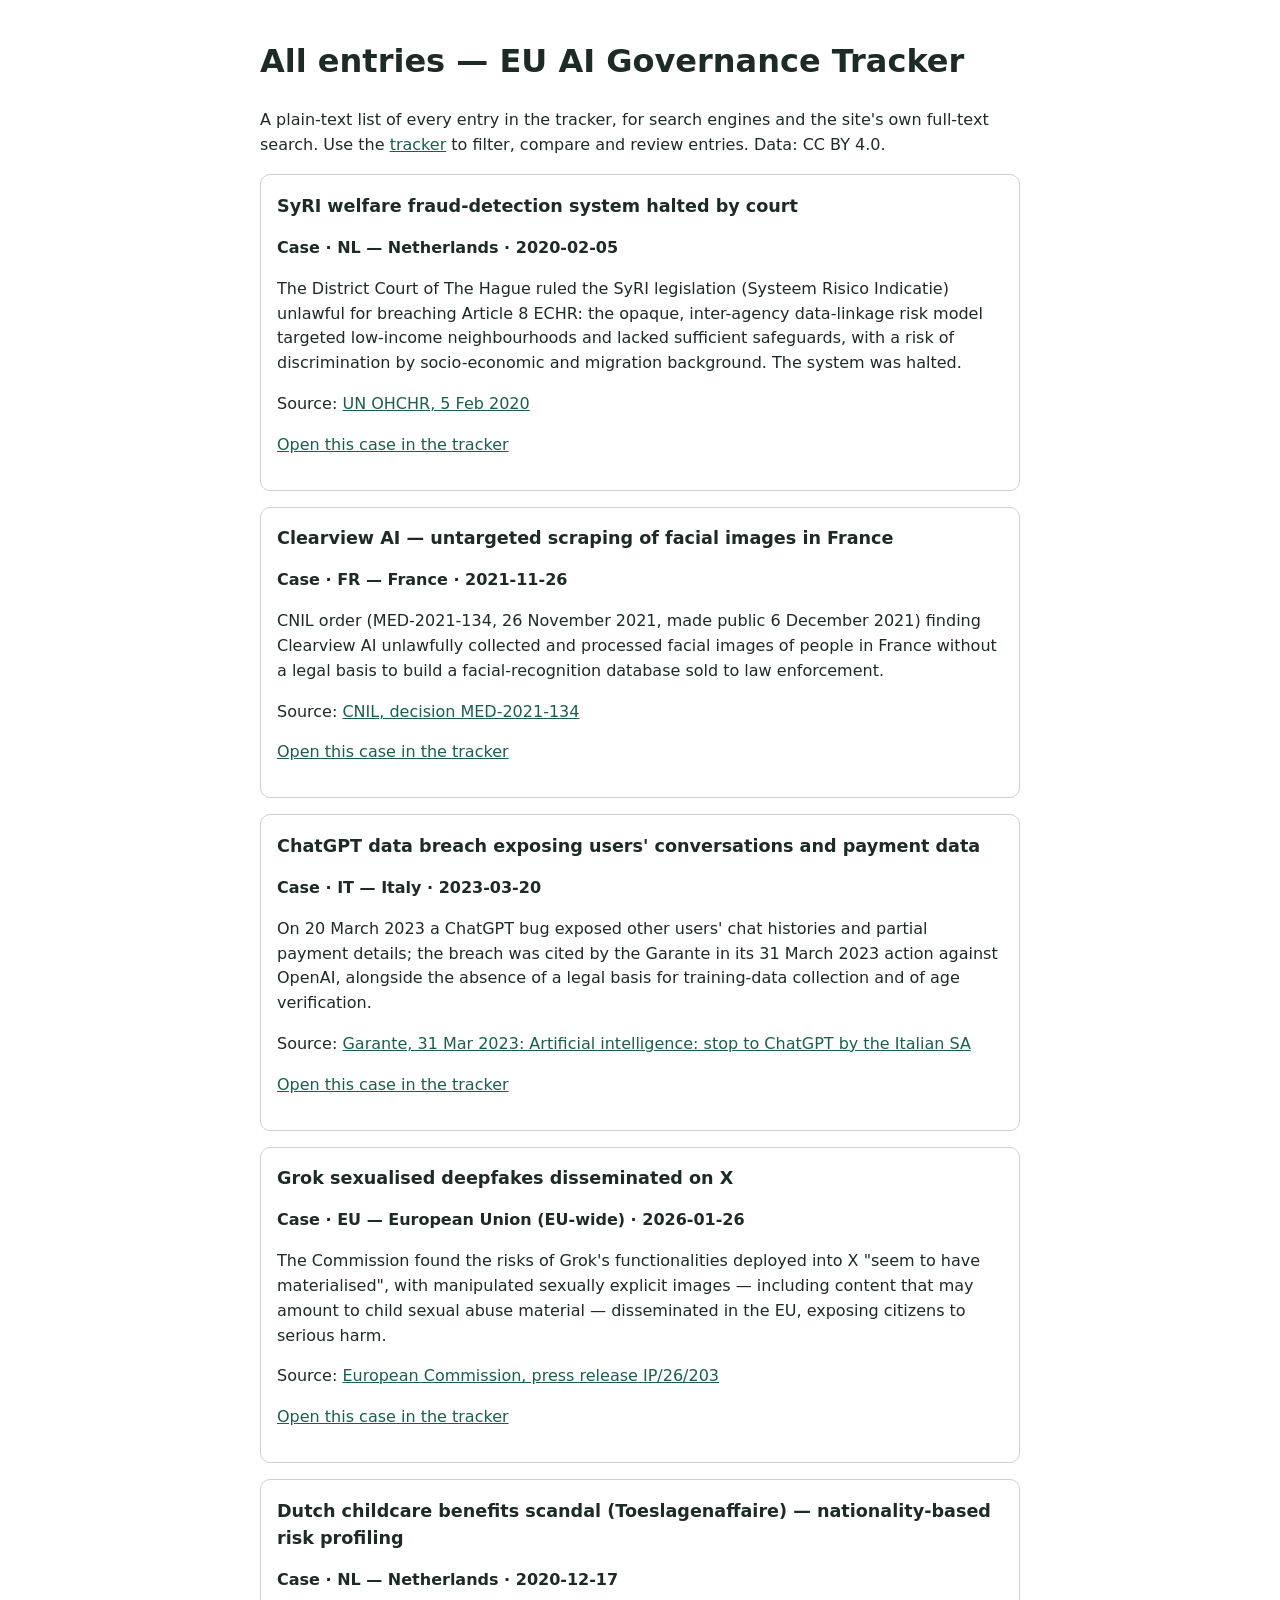
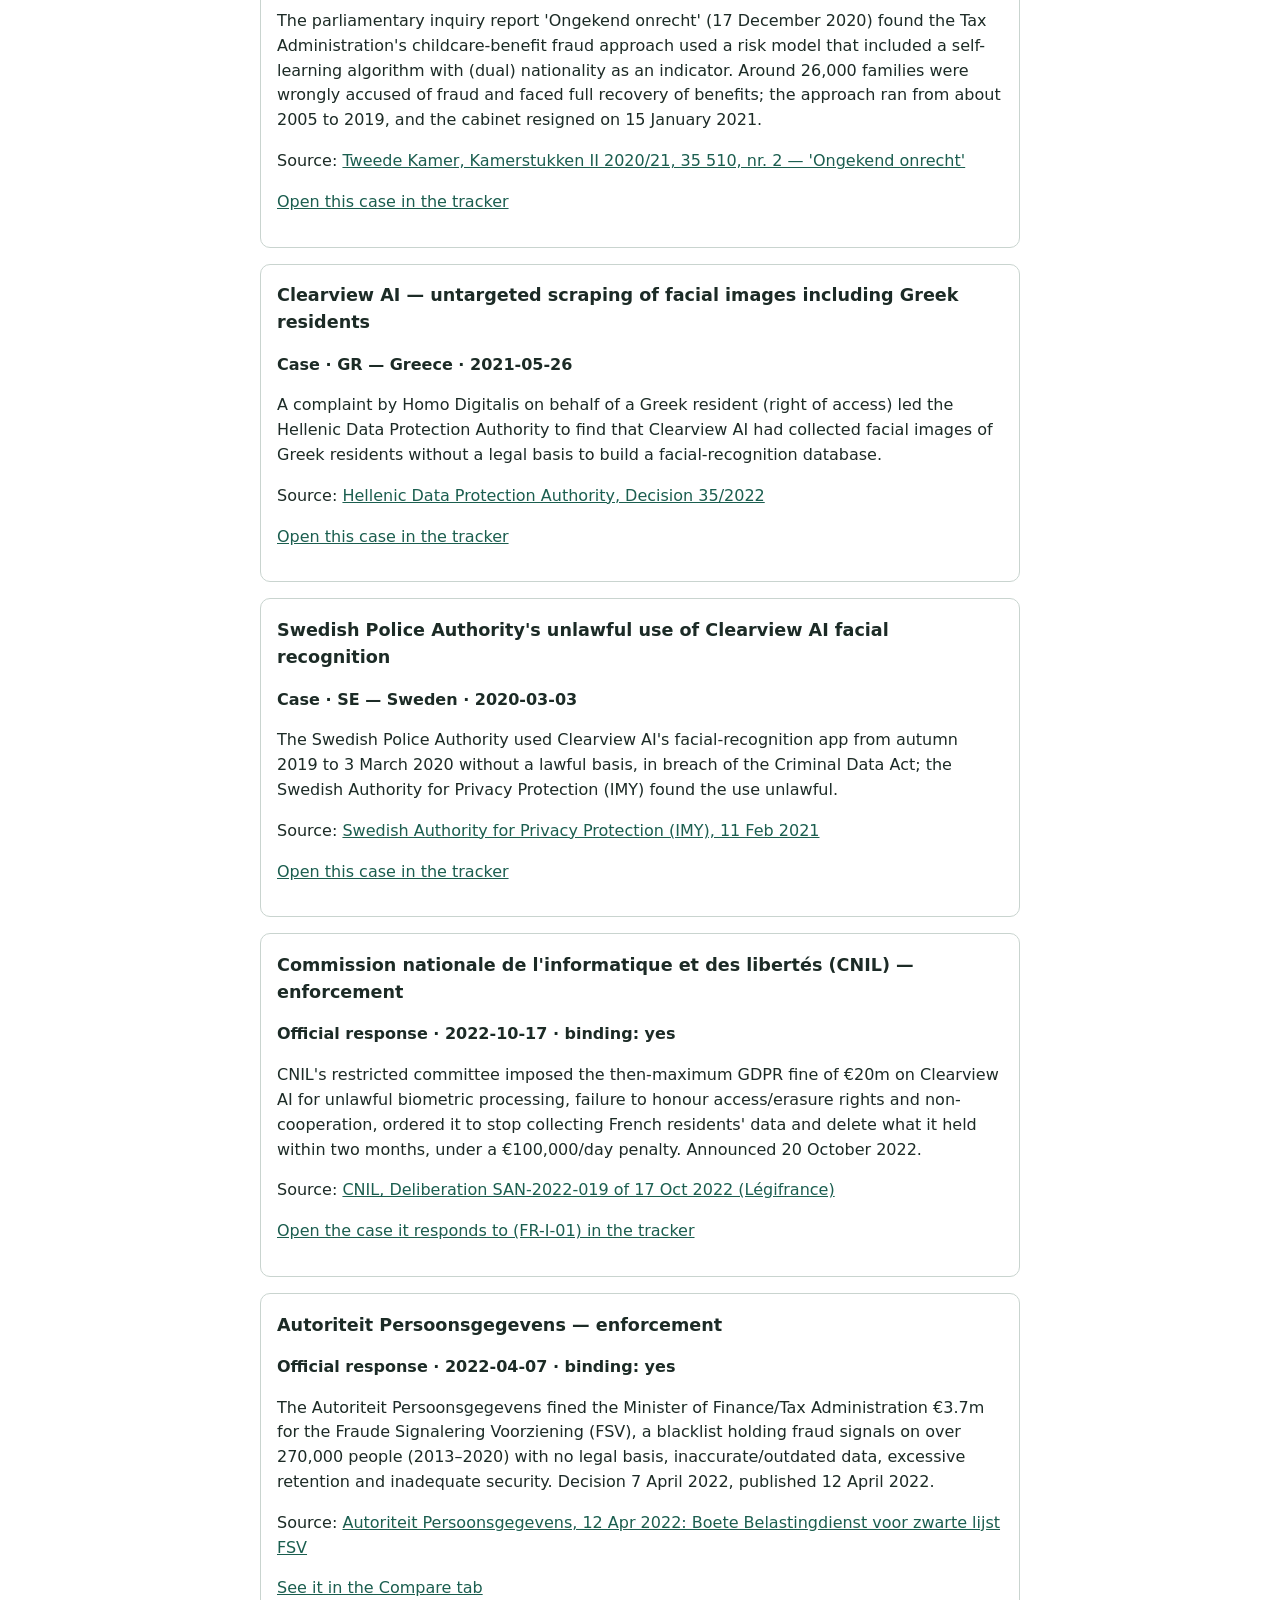
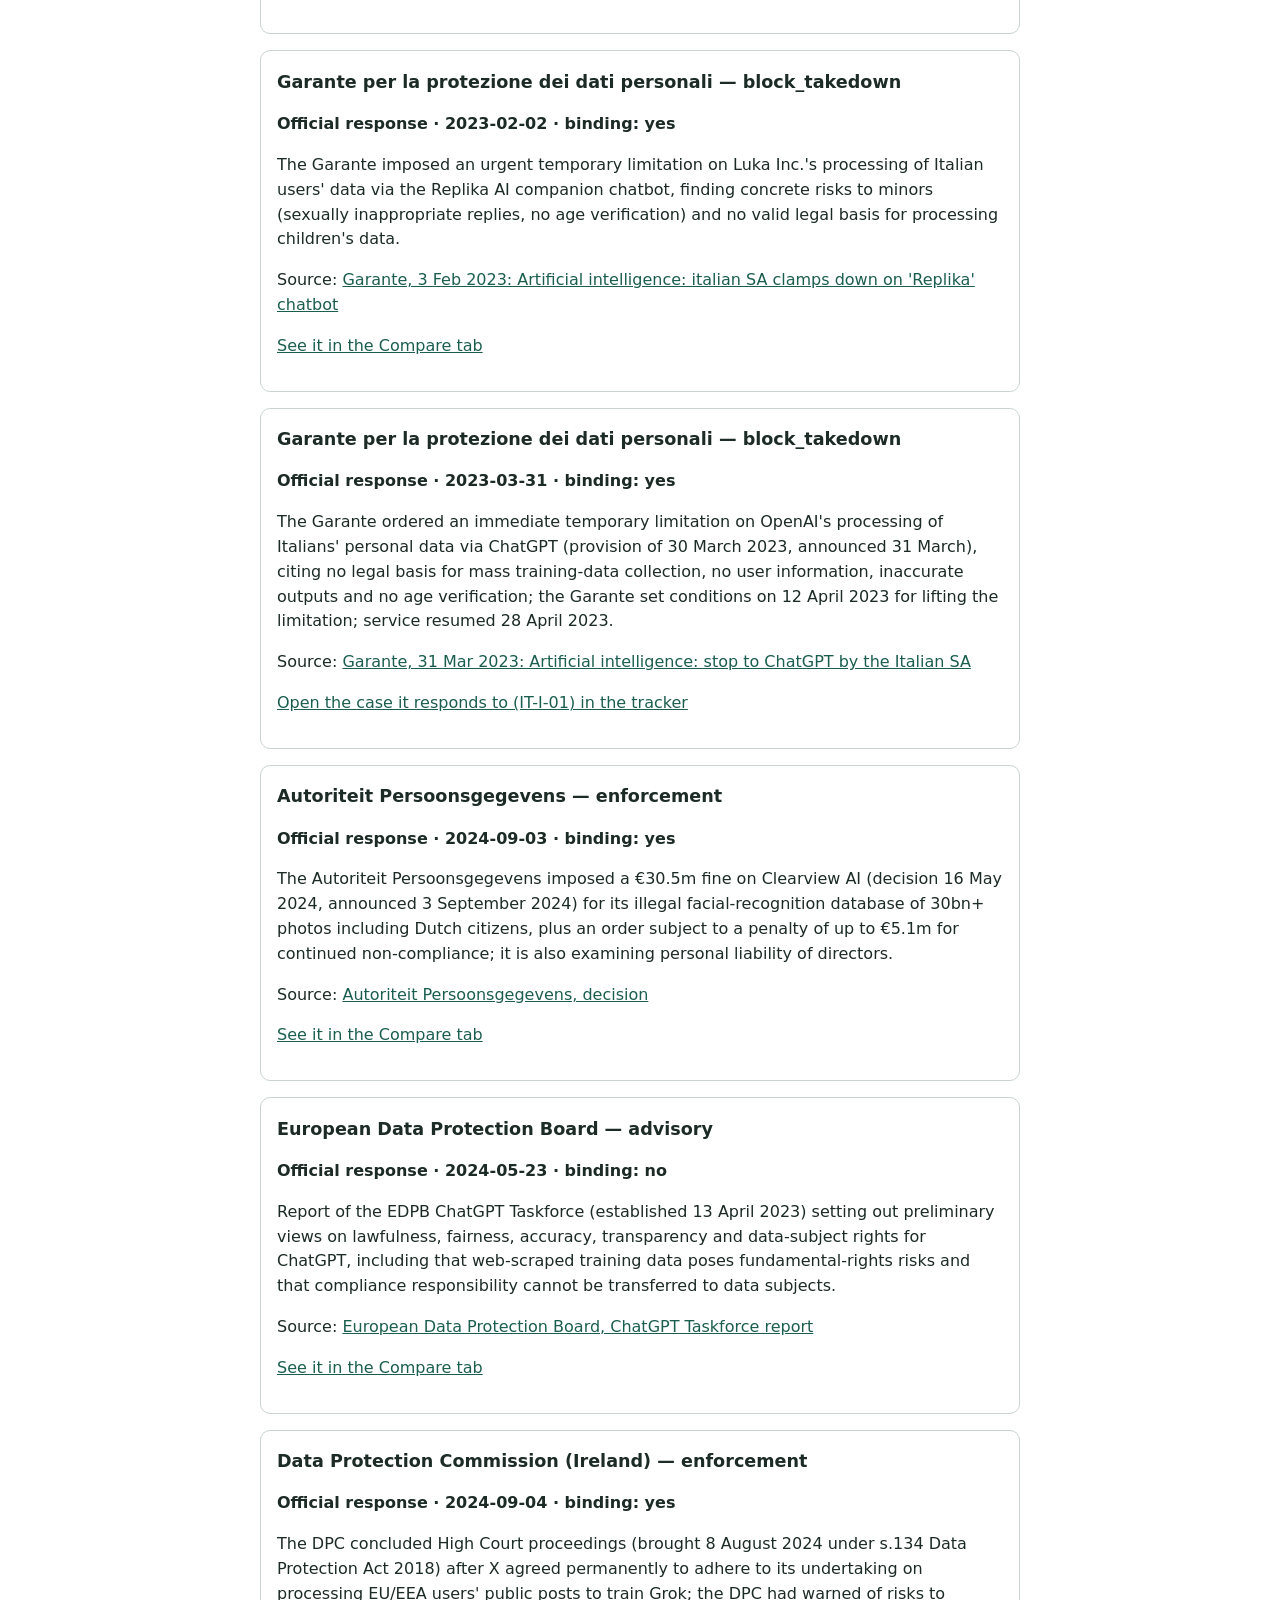
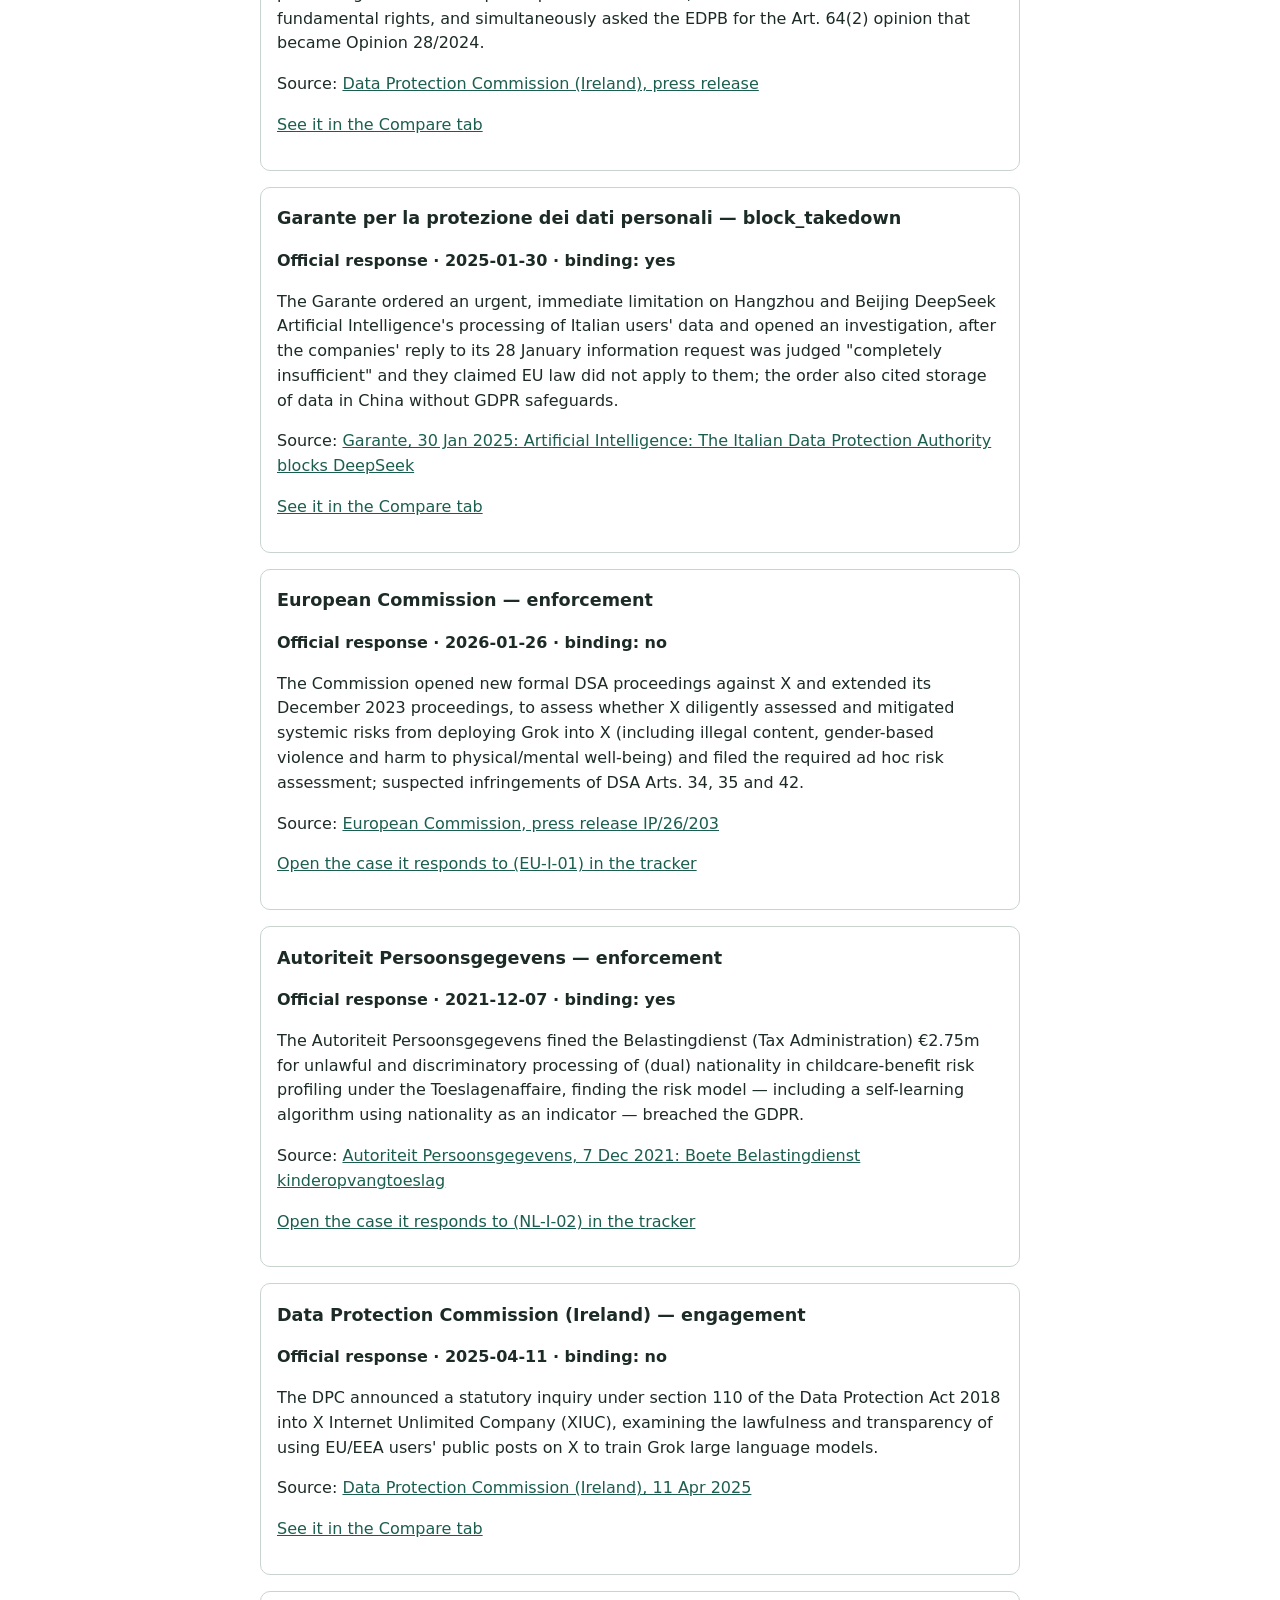
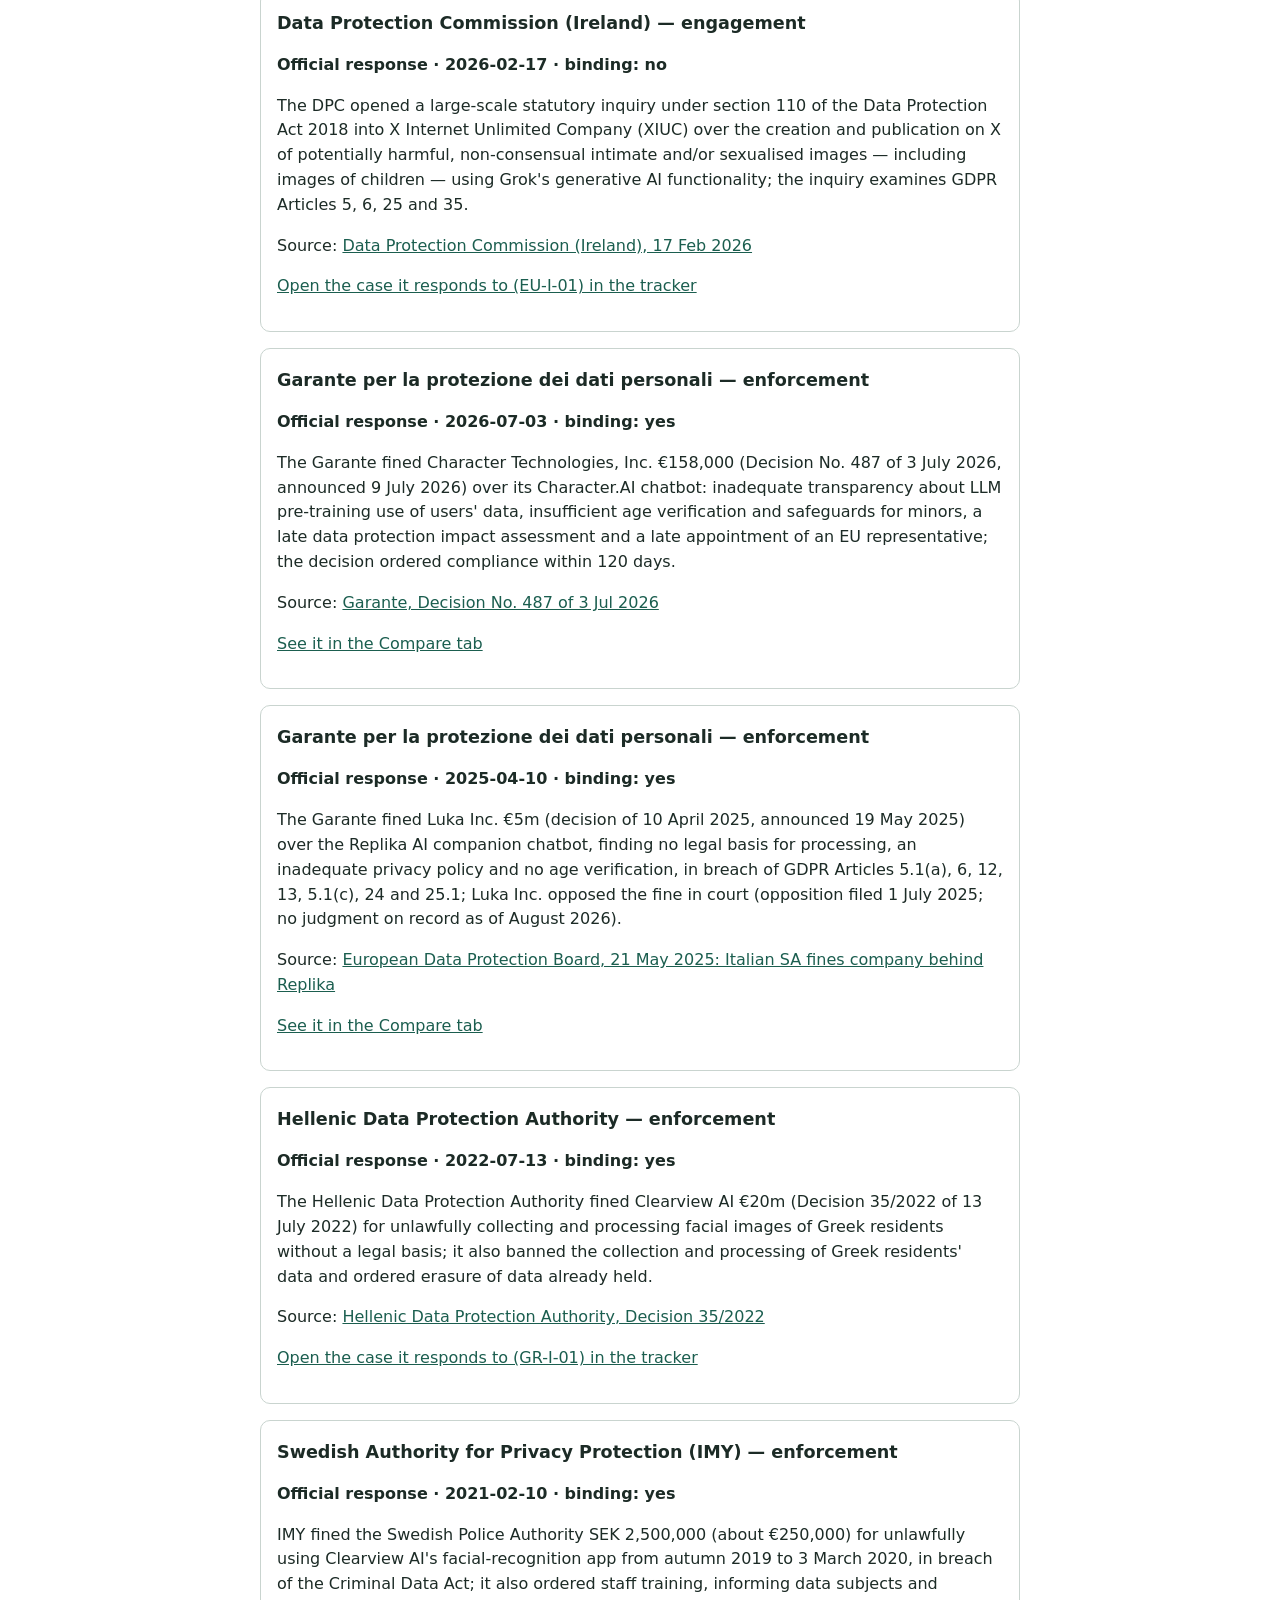
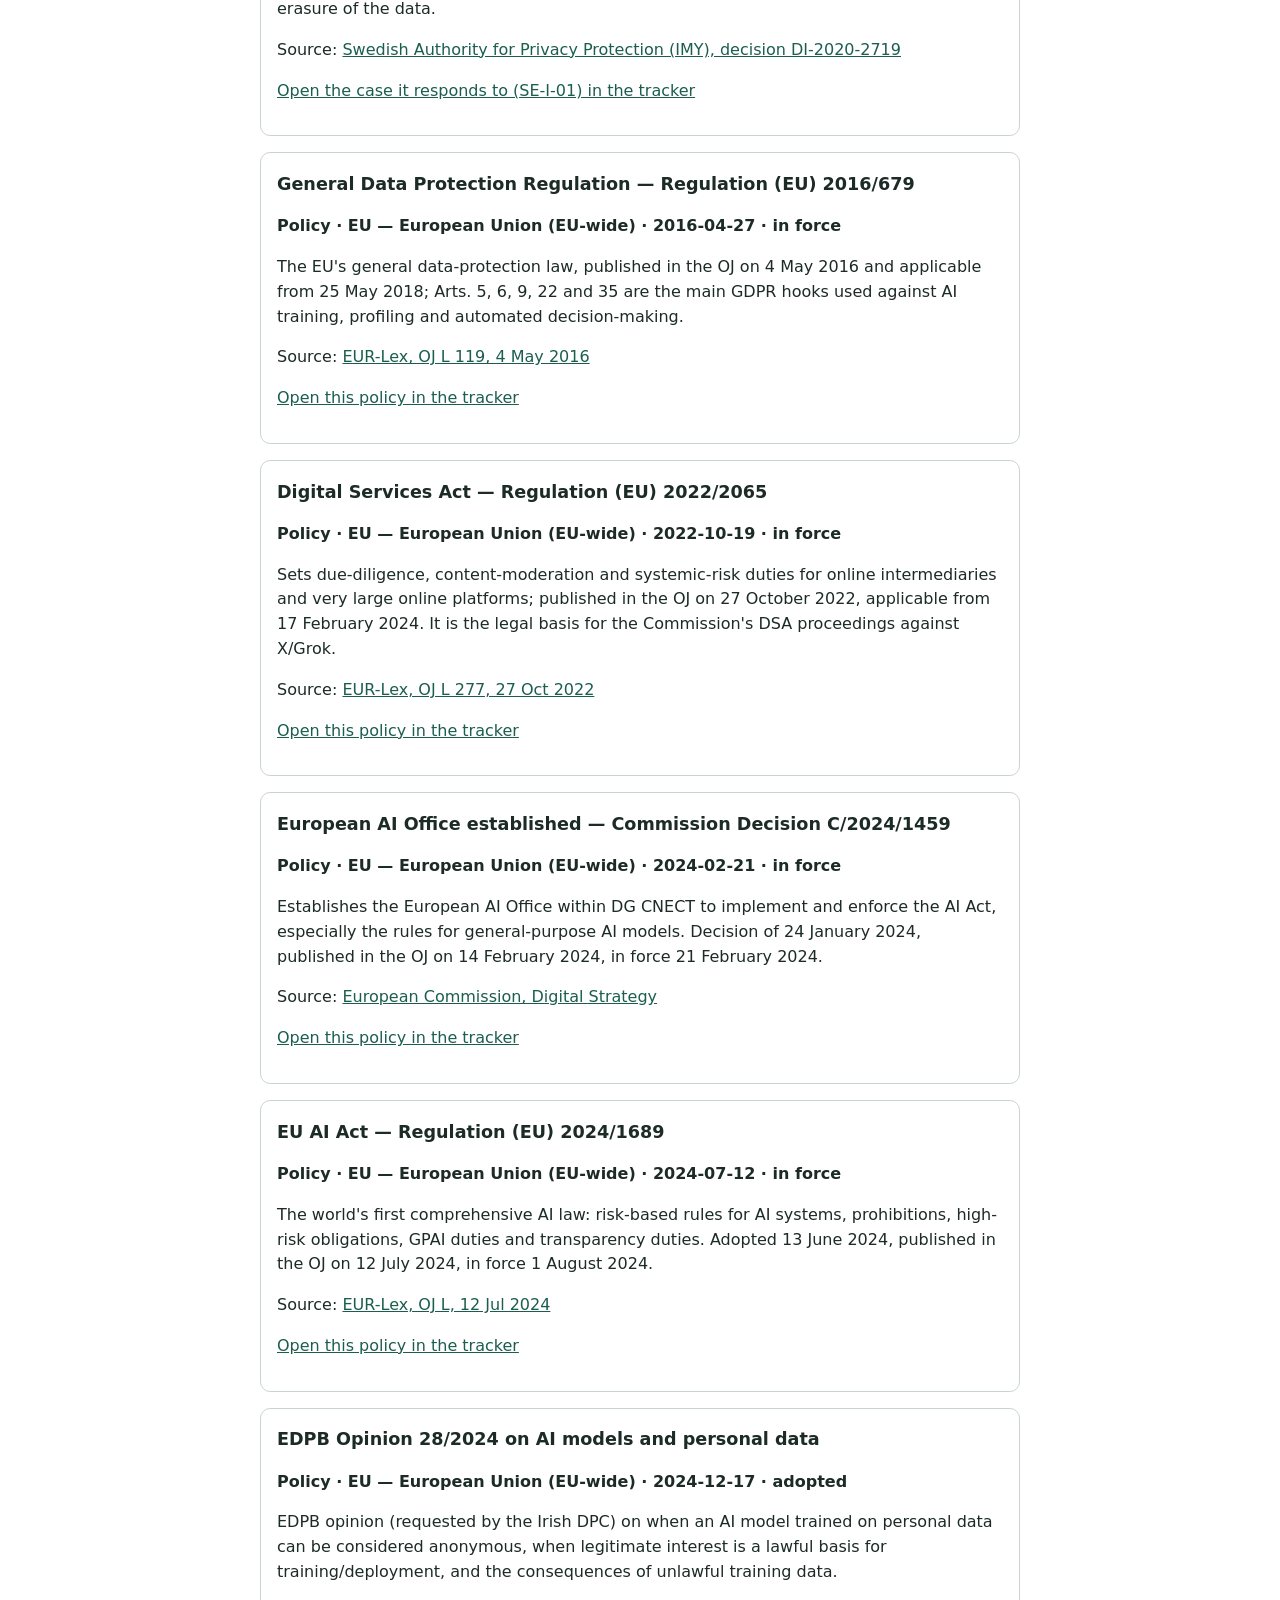
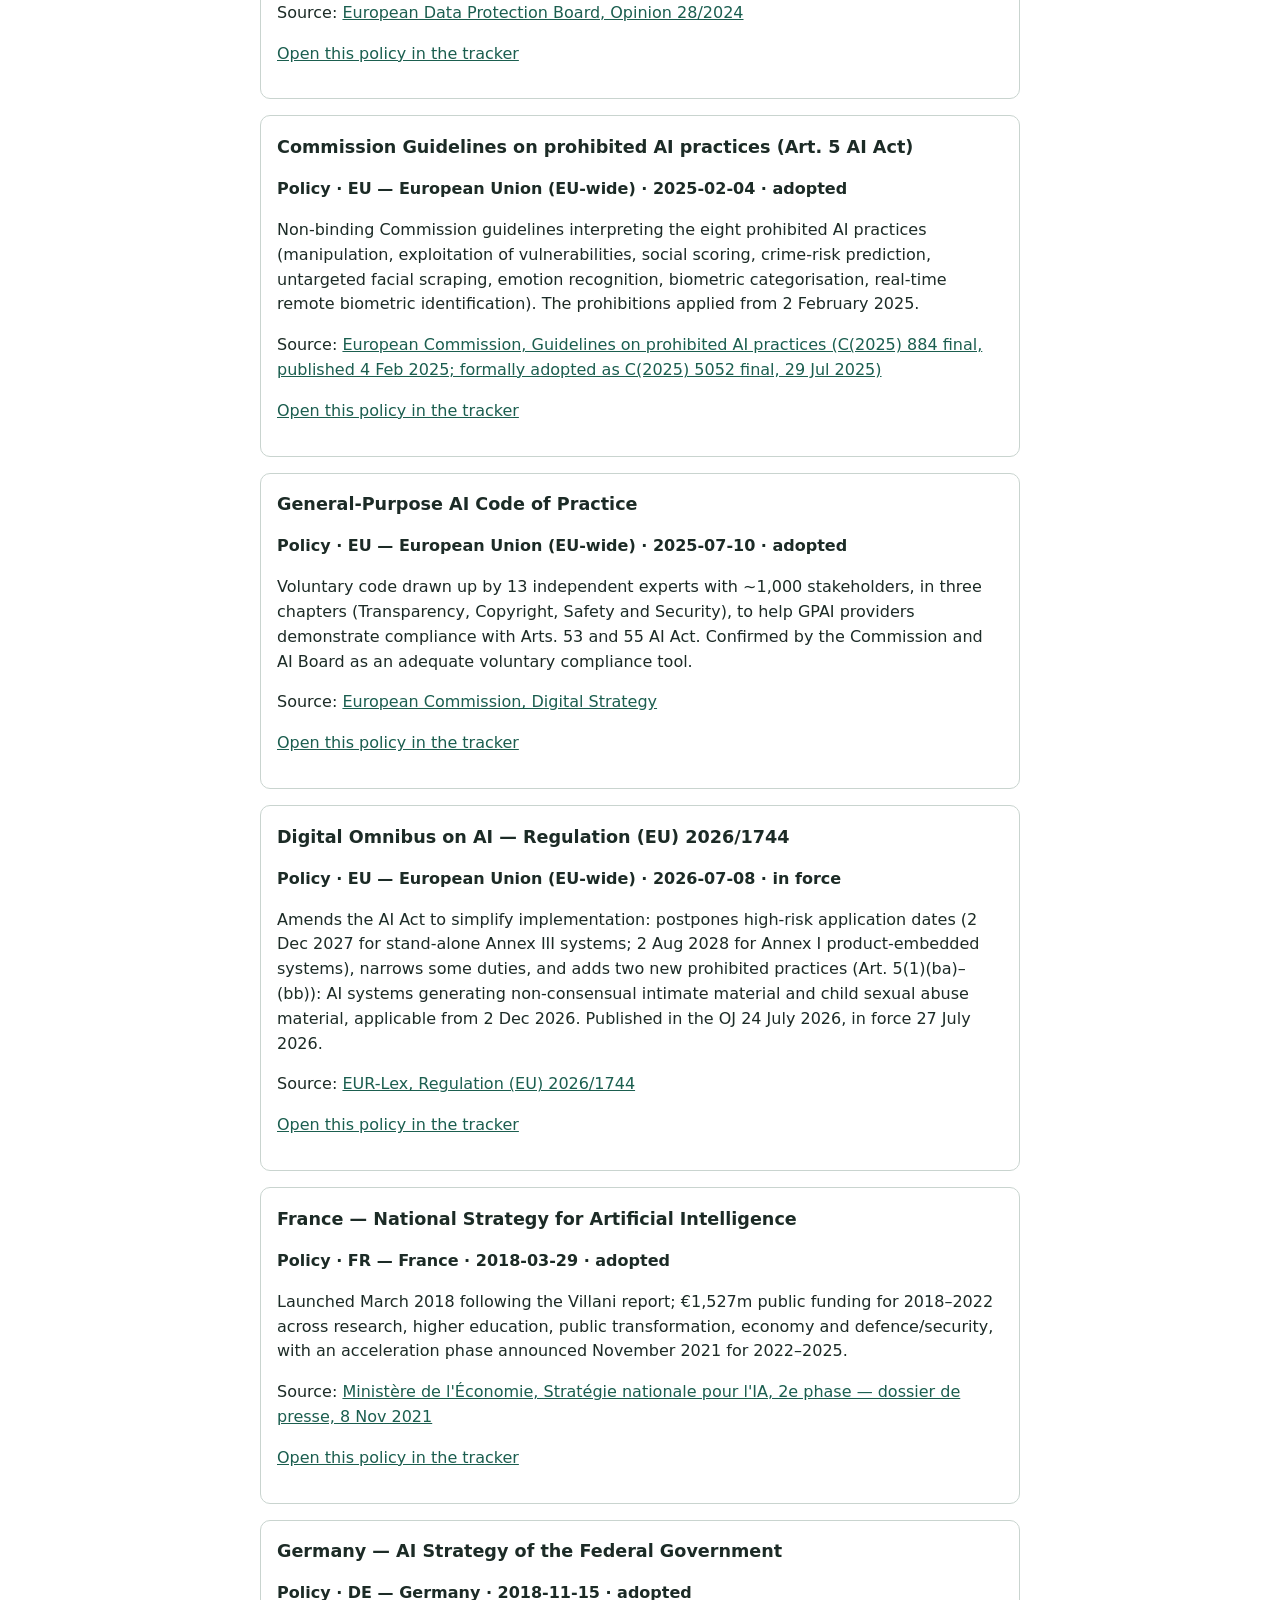
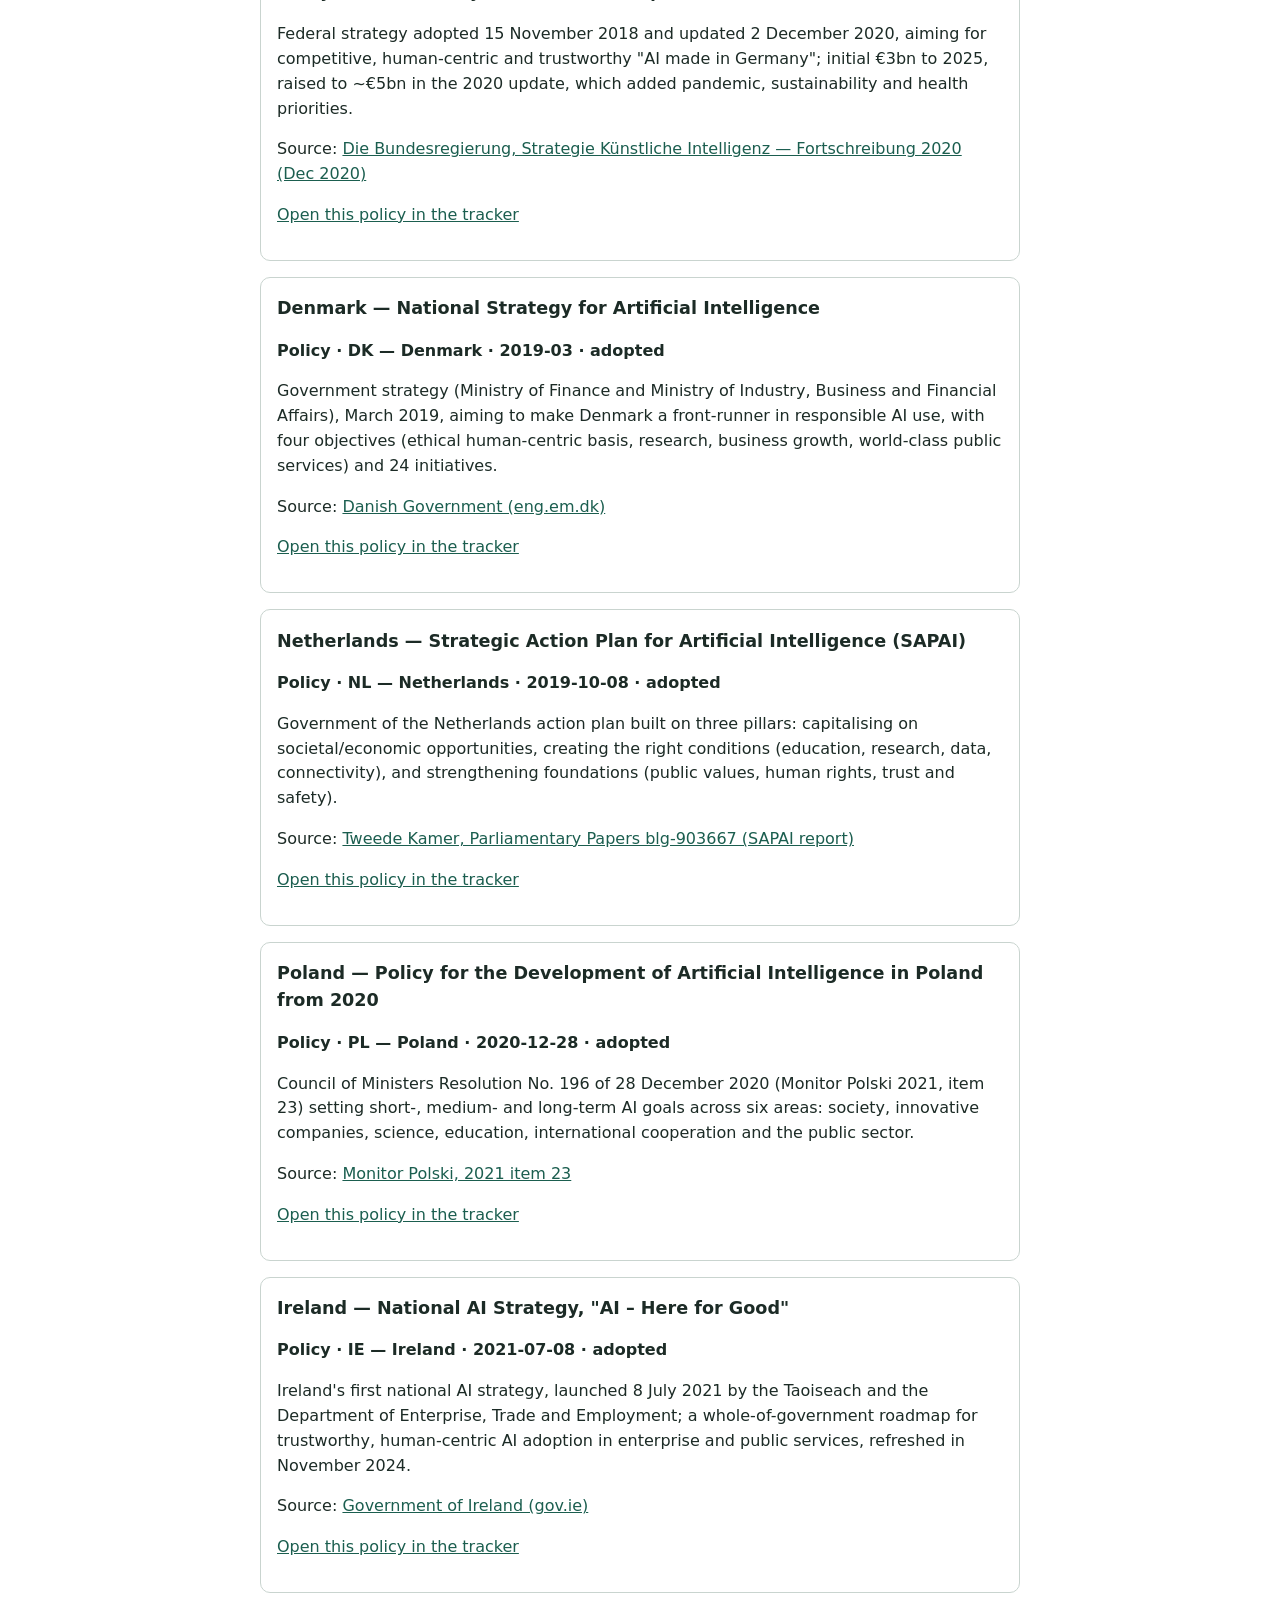
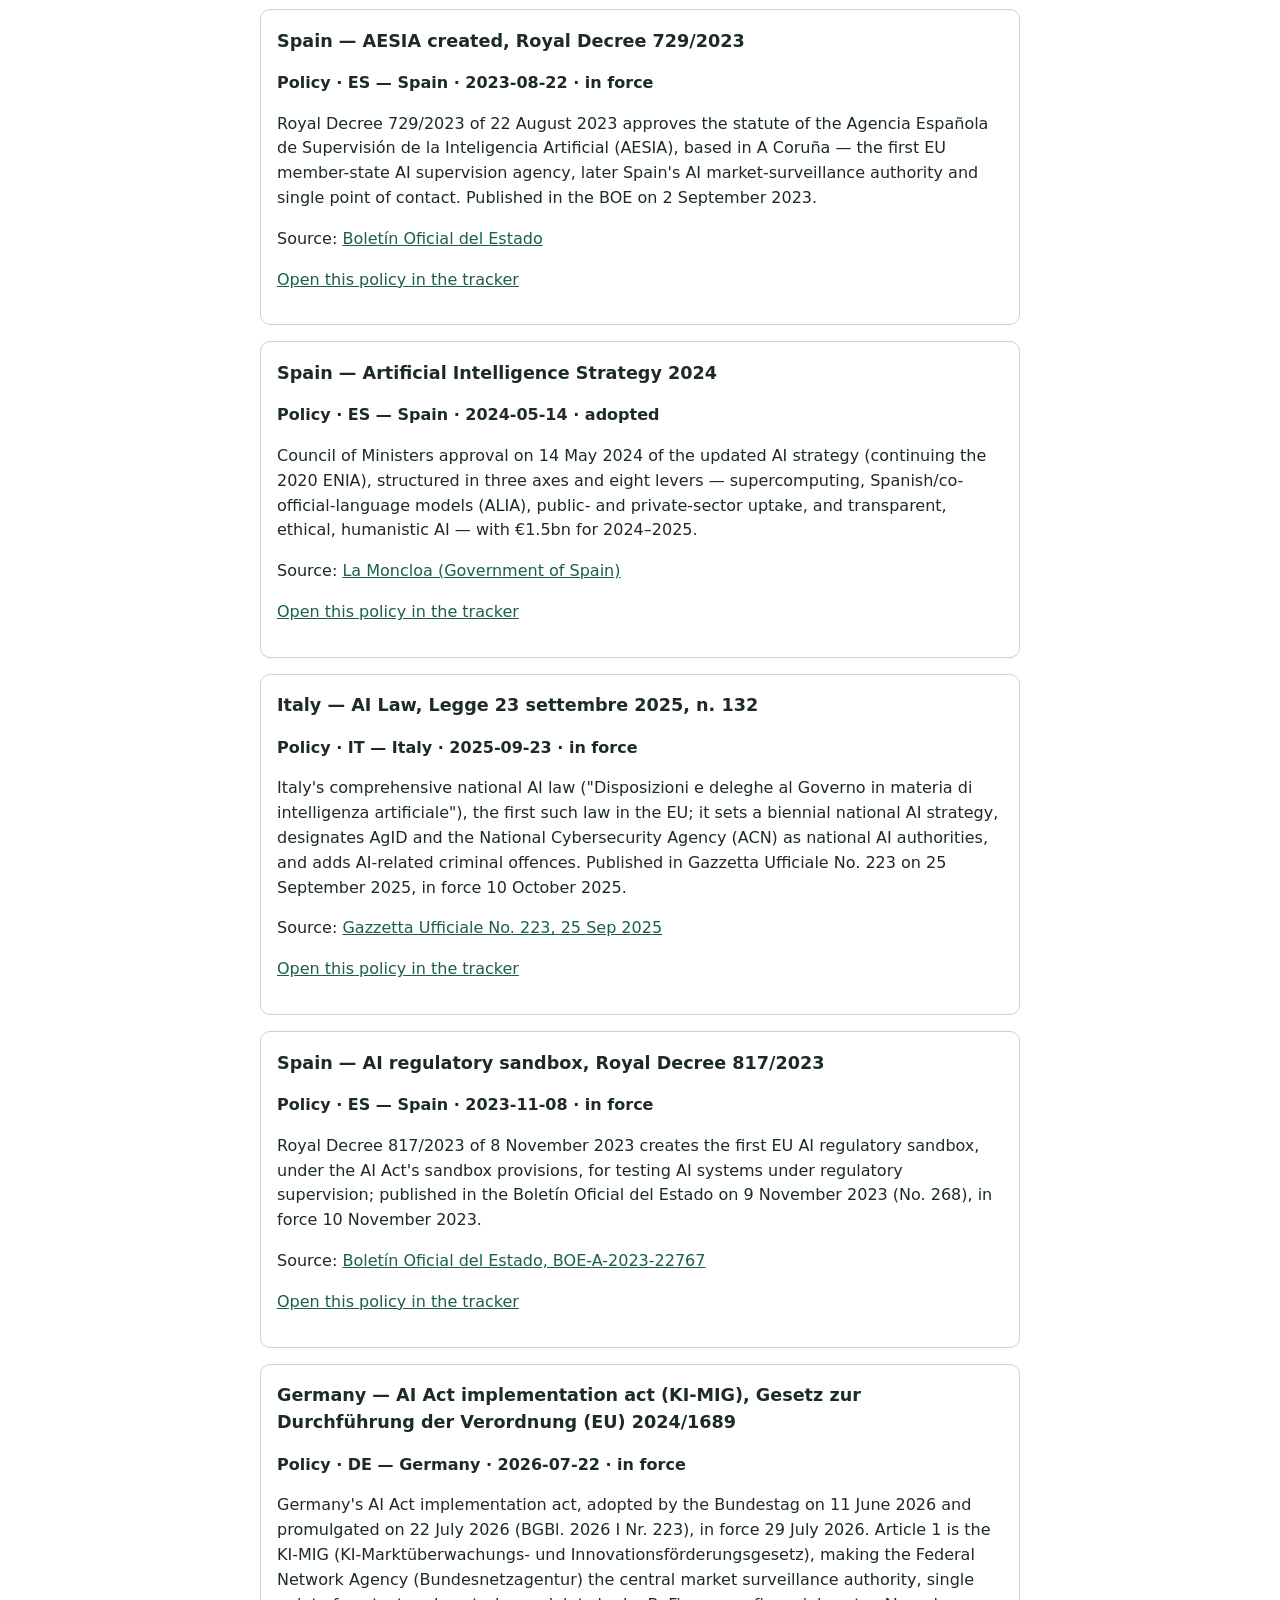
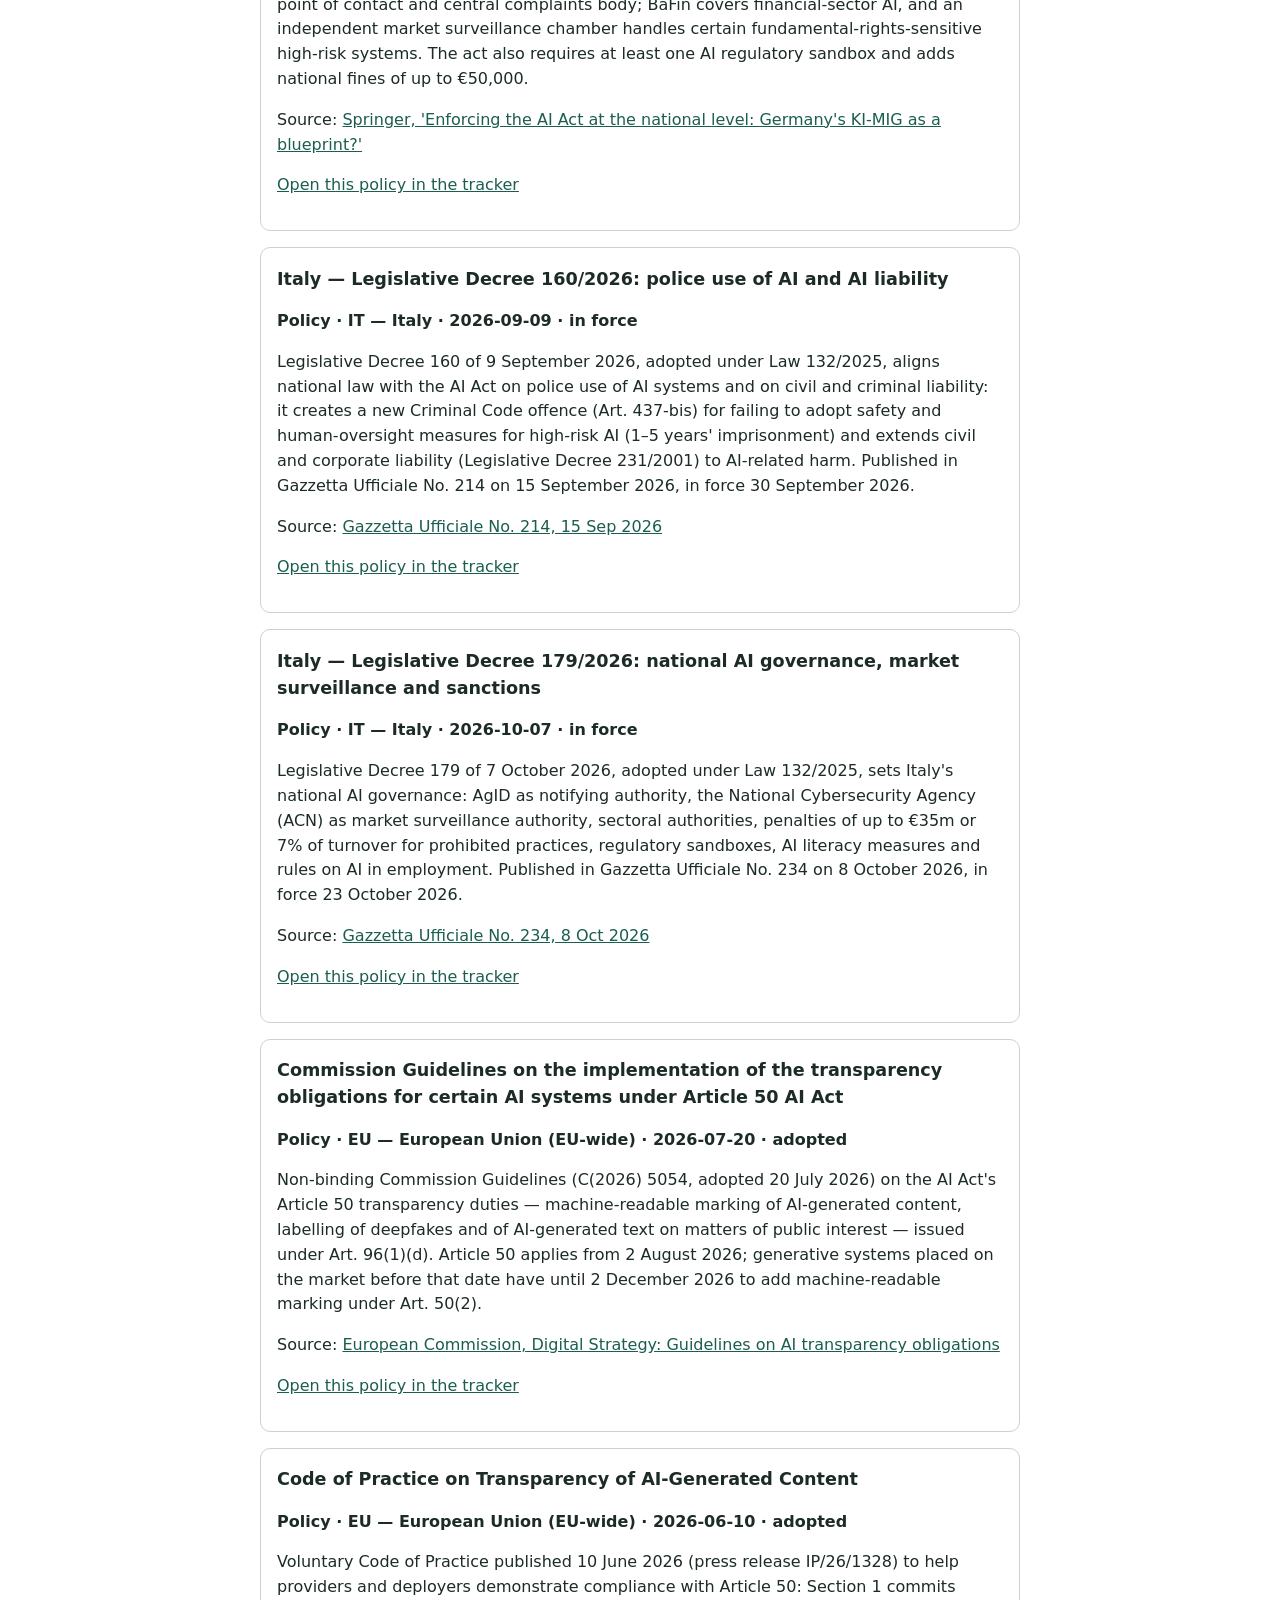
==== commit fc10333d: "Add files via upload" ====
--- a/rows.html
+++ b/rows.html
@@ -4,15 +4,15 @@
 <meta charset="utf-8">
 <meta name="viewport" content="width=device-width, initial-scale=1">
 <link rel="canonical" href="https://suhaimizainalshah.github.io/EU-AI-Governance-Tracker/index.html">
-<title>All rows — EU AI Governance Tracker</title>
+<title>All entries — EU AI Governance Tracker</title>
 <meta name="description" content="Every incident, official response and policy instrument in the EU AI Governance Tracker, as plain text.">
 <style>body{font:16px/1.55 system-ui,sans-serif;max-width:760px;margin:0 auto;padding:1rem;color:#1c2b26}article{border:1px solid #c9d4cf;border-radius:10px;padding:1rem;margin:0 0 1rem}h2{font-size:1.1rem;margin:.1rem 0 .4rem}a{color:#1b5e4f}</style>
 </head>
 <body>
-<h1>All rows — EU AI Governance Tracker</h1>
-<p>A plain-text list of every row in the tracker, for search engines and the
+<h1>All entries — EU AI Governance Tracker</h1>
+<p>A plain-text list of every entry in the tracker, for search engines and the
 site's own full-text search. Use the <a href="index.html">tracker</a> to
-filter, compare and review rows. Data: CC BY 4.0.</p>
+filter, compare and review entries. Data: CC BY 4.0.</p>
 <article id="NL-I-01">
 <h2>SyRI welfare fraud-detection system halted by court</h2>
 <p><strong>Case · NL — Netherlands · 2020-02-05</strong></p>
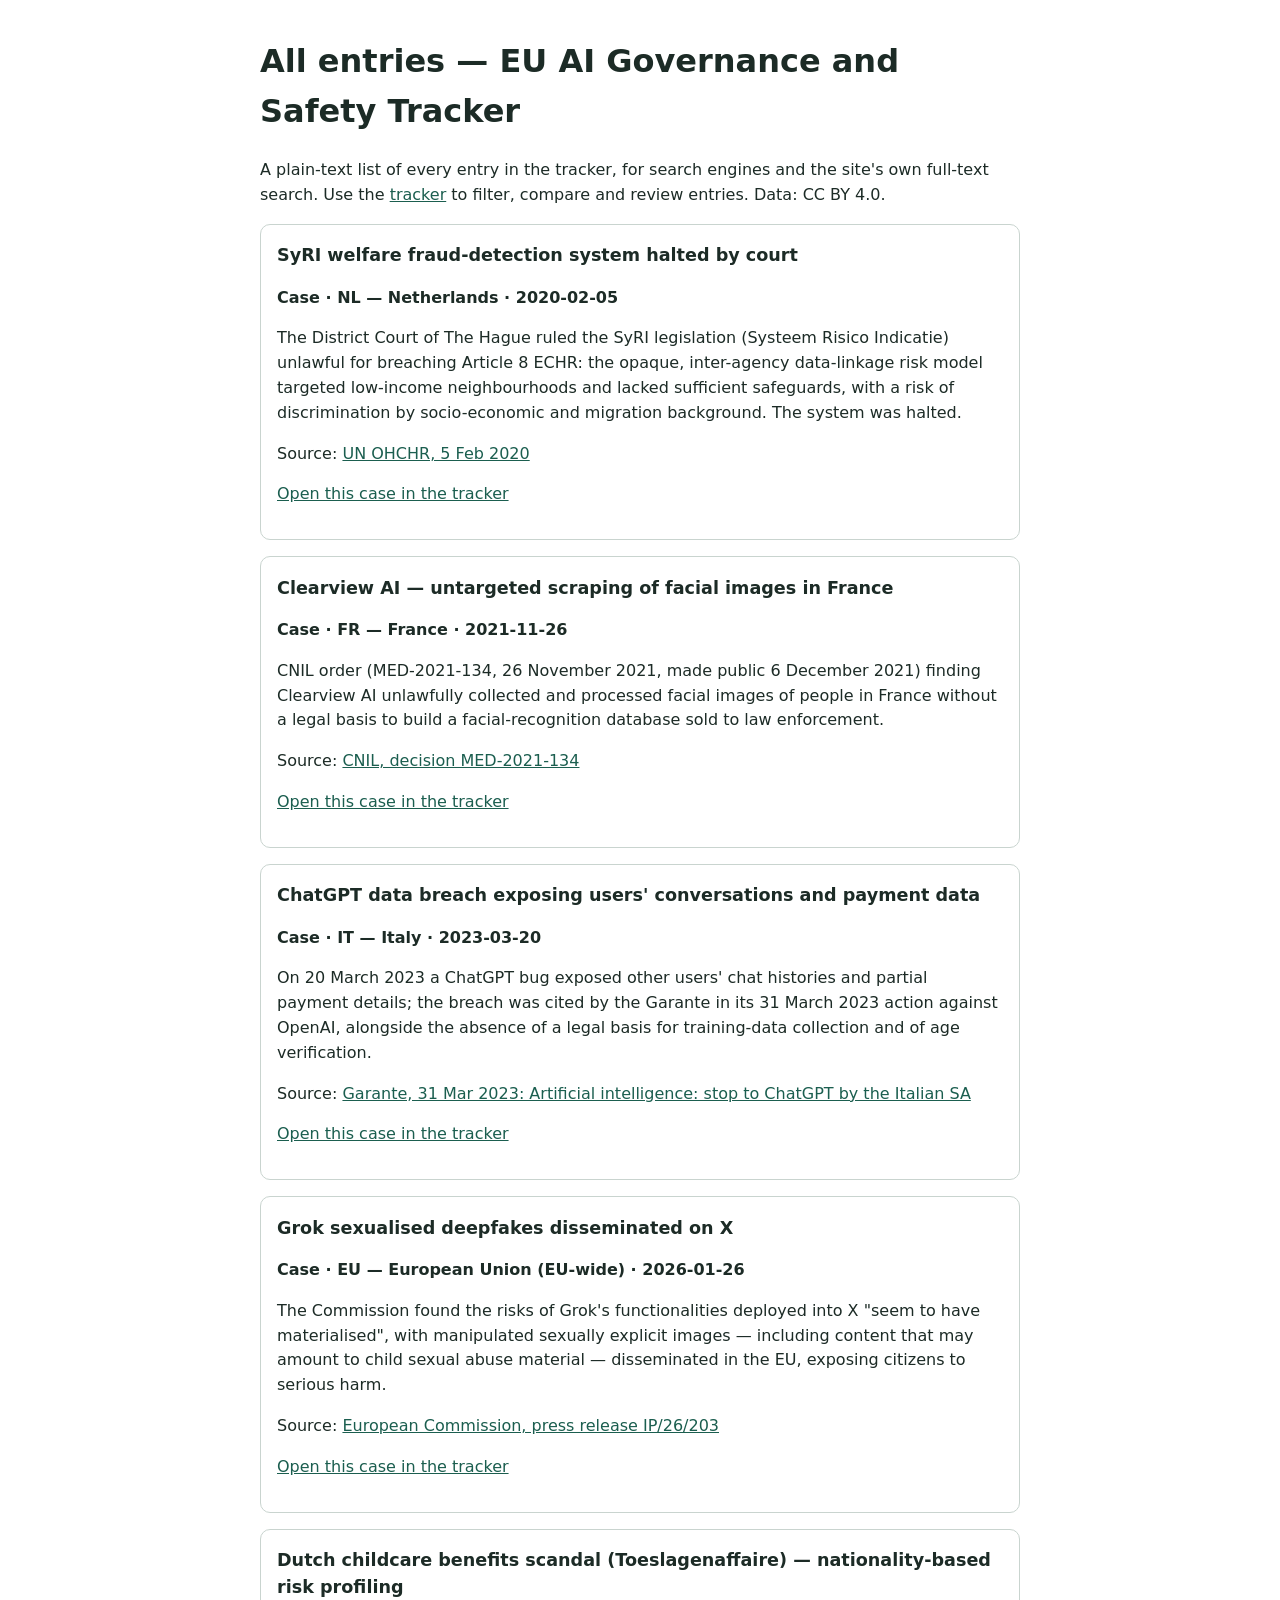
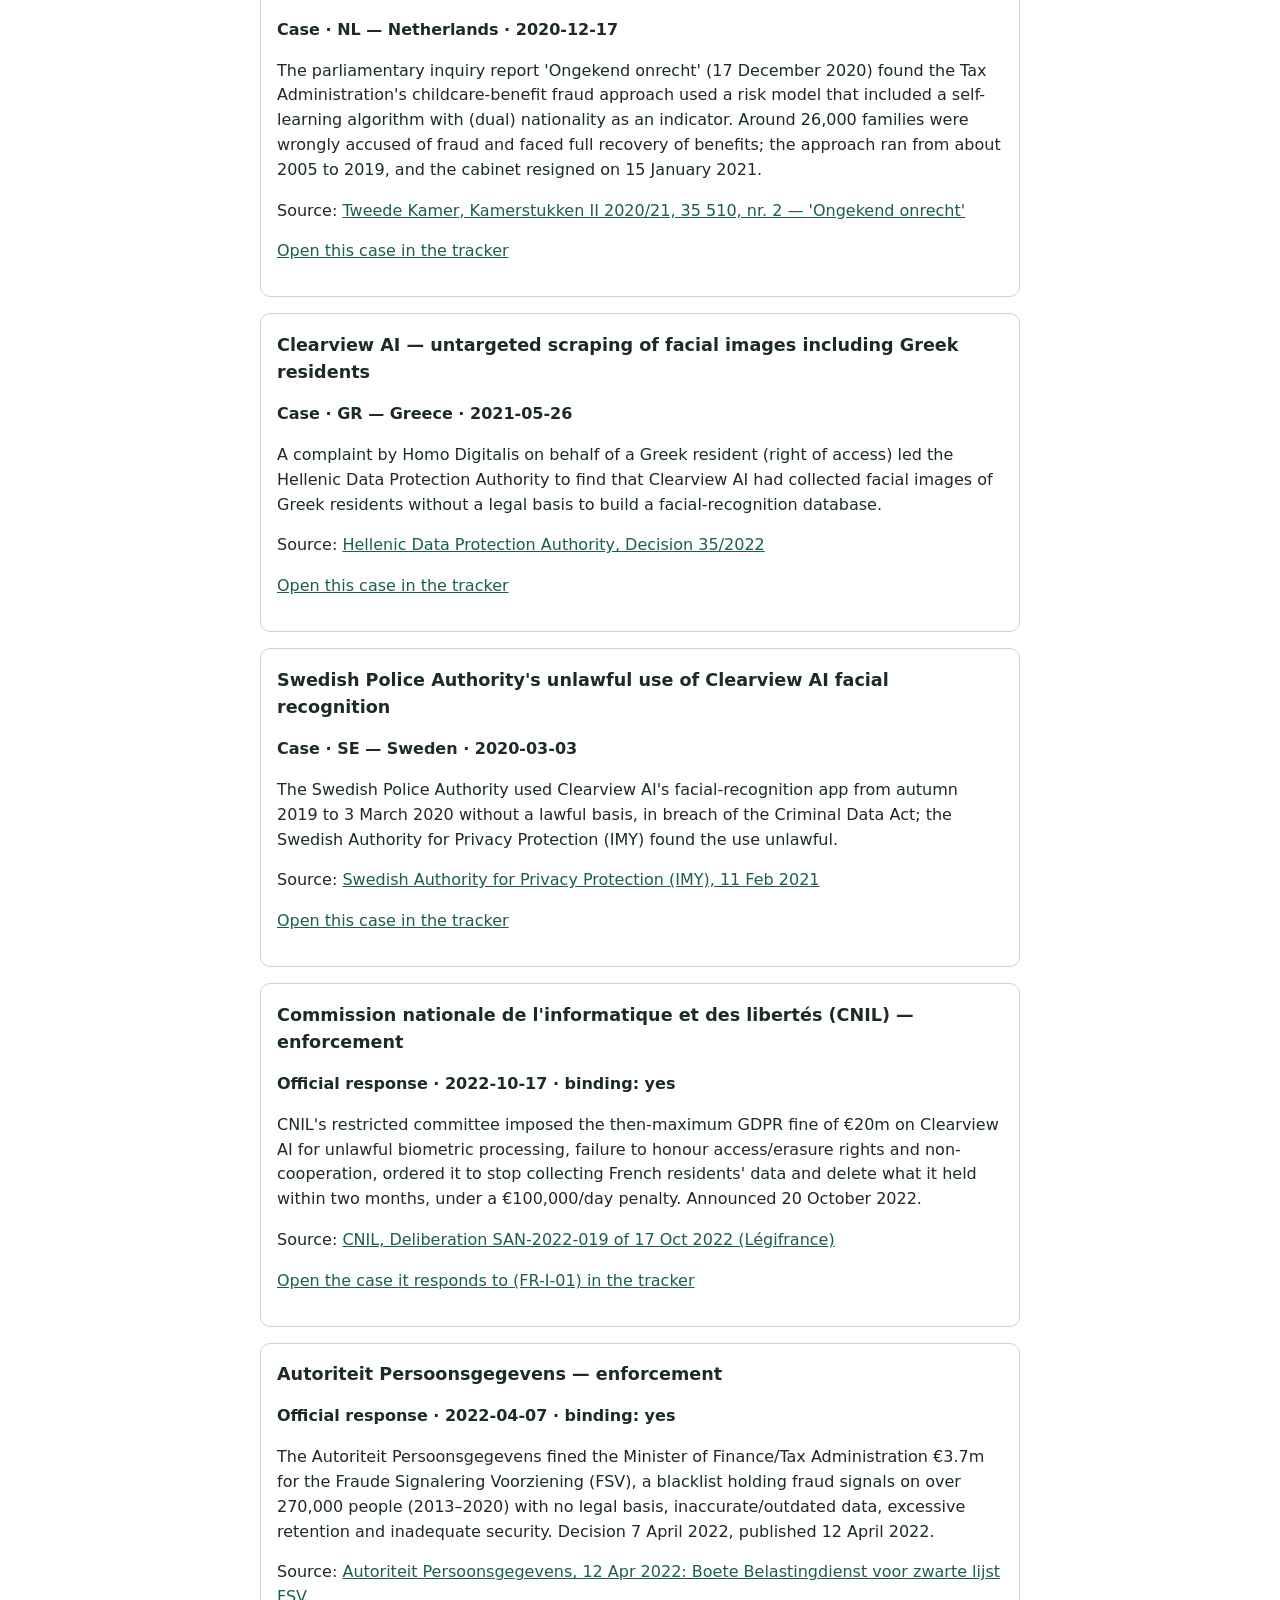
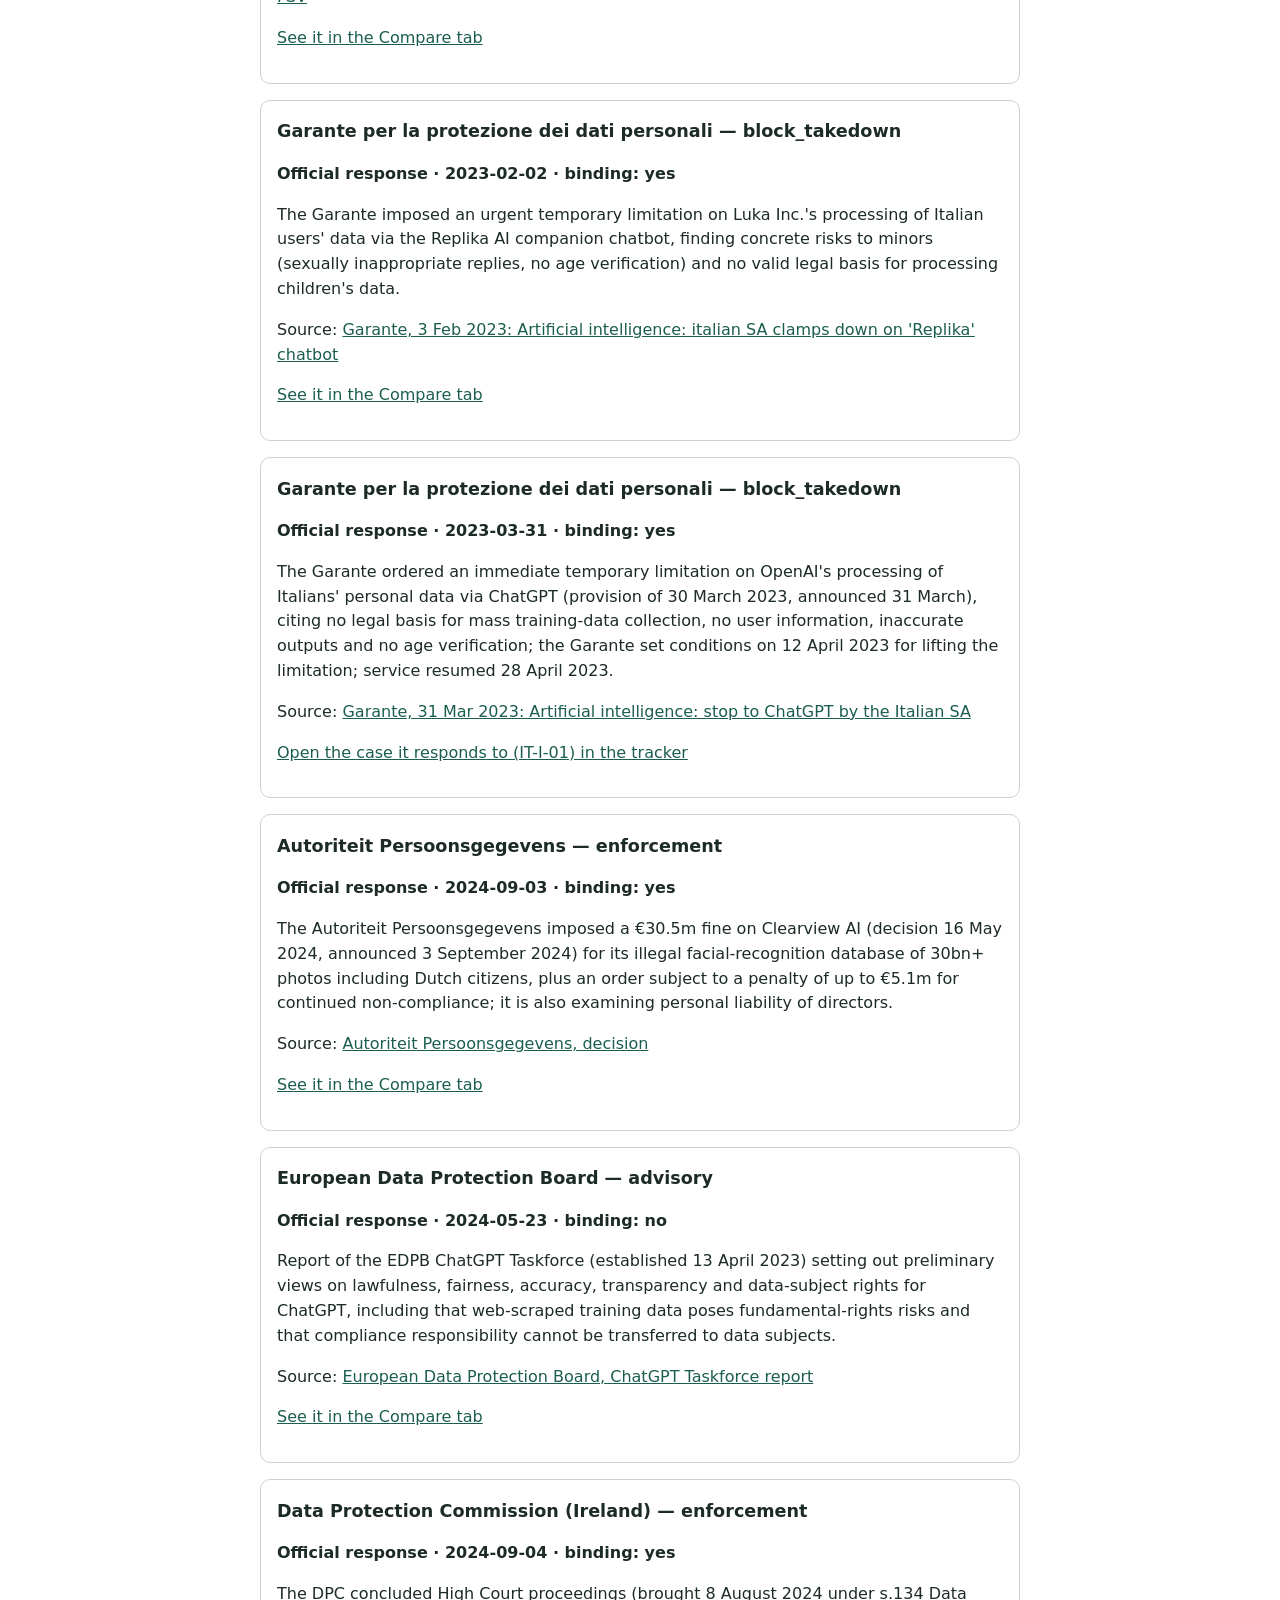
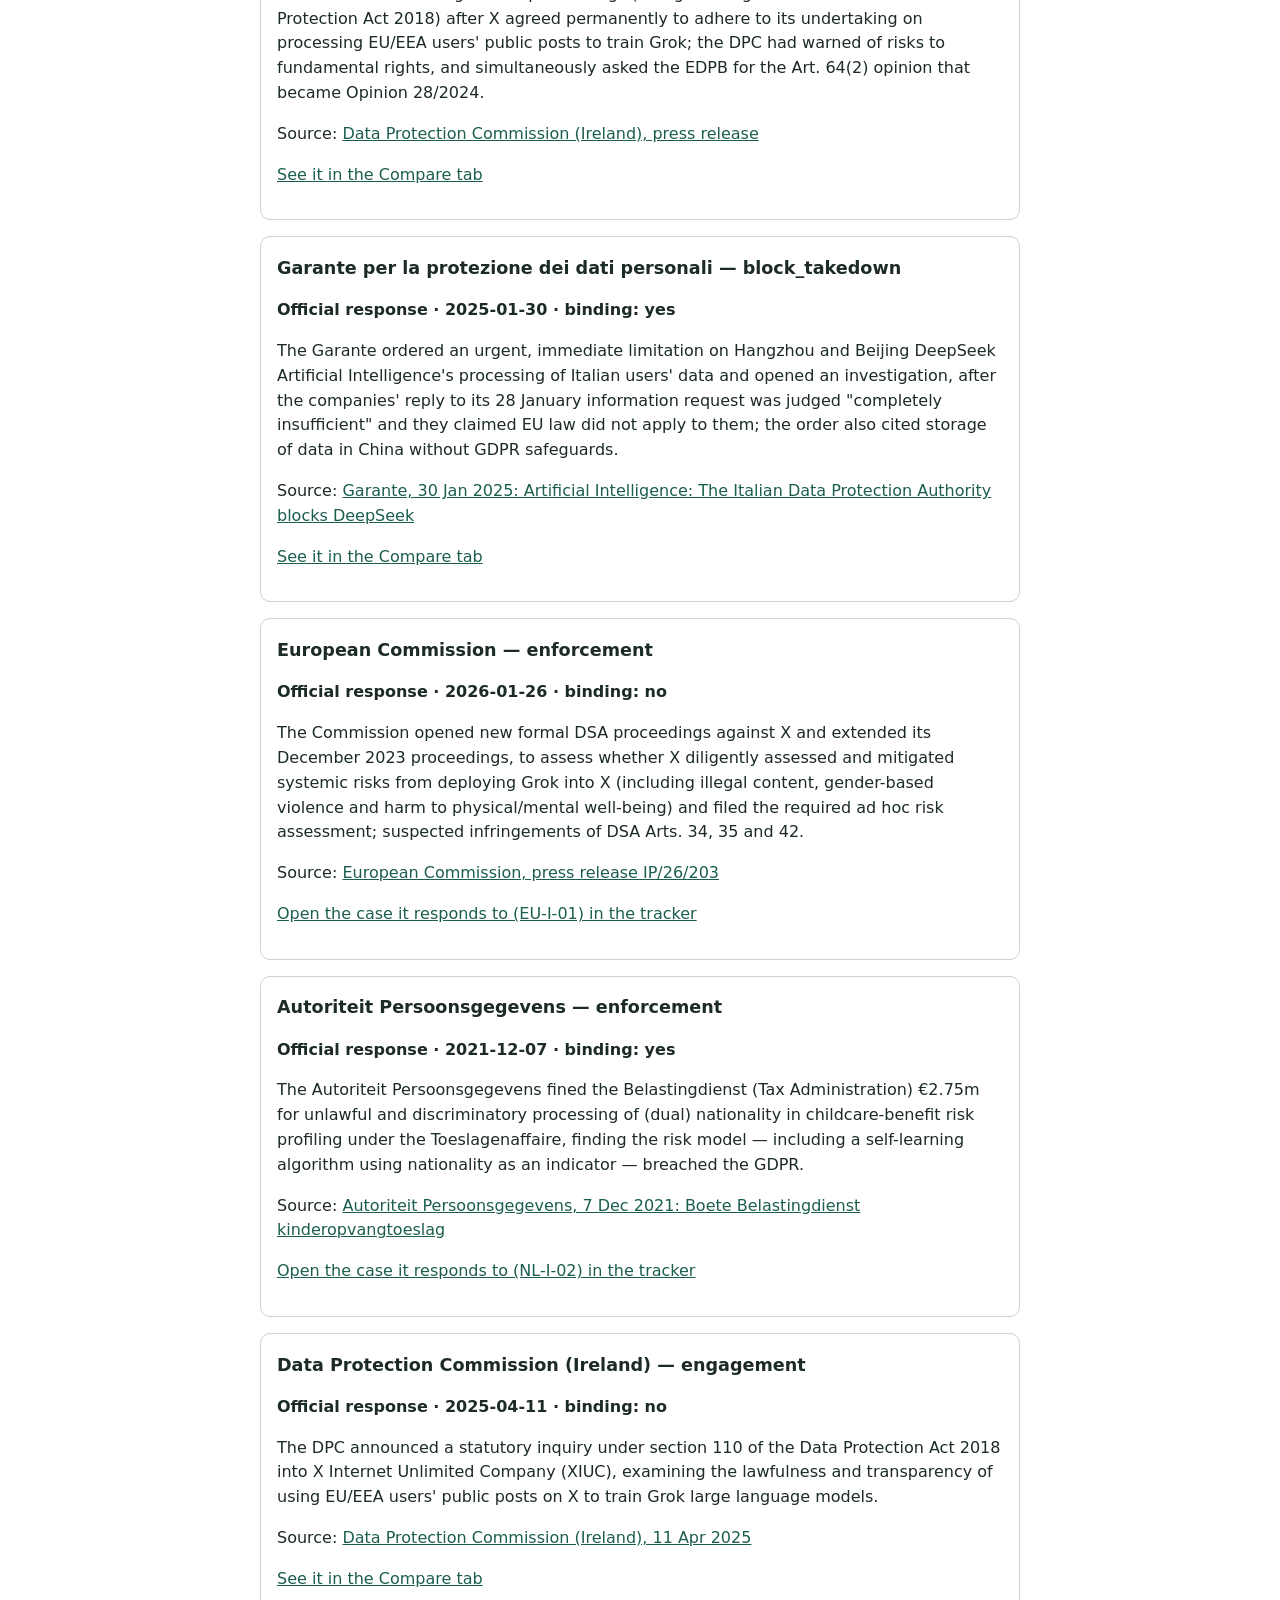
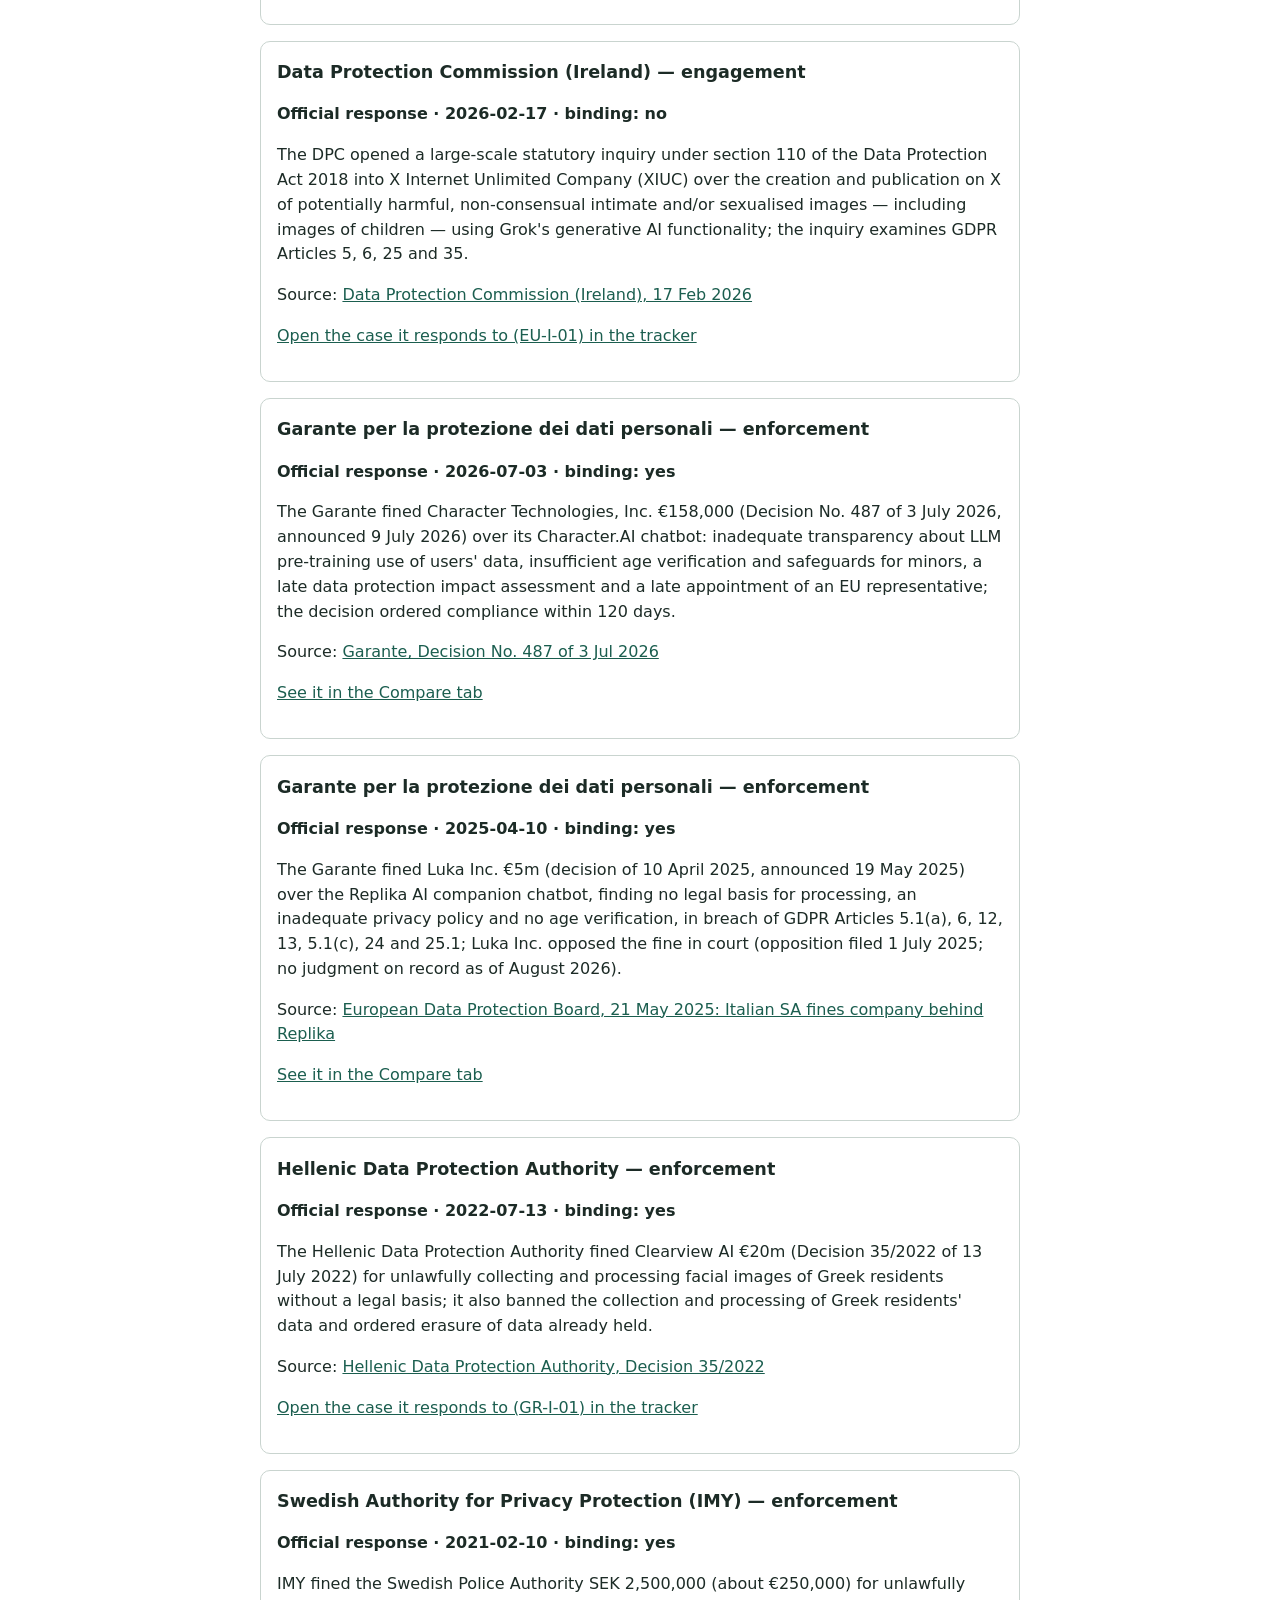
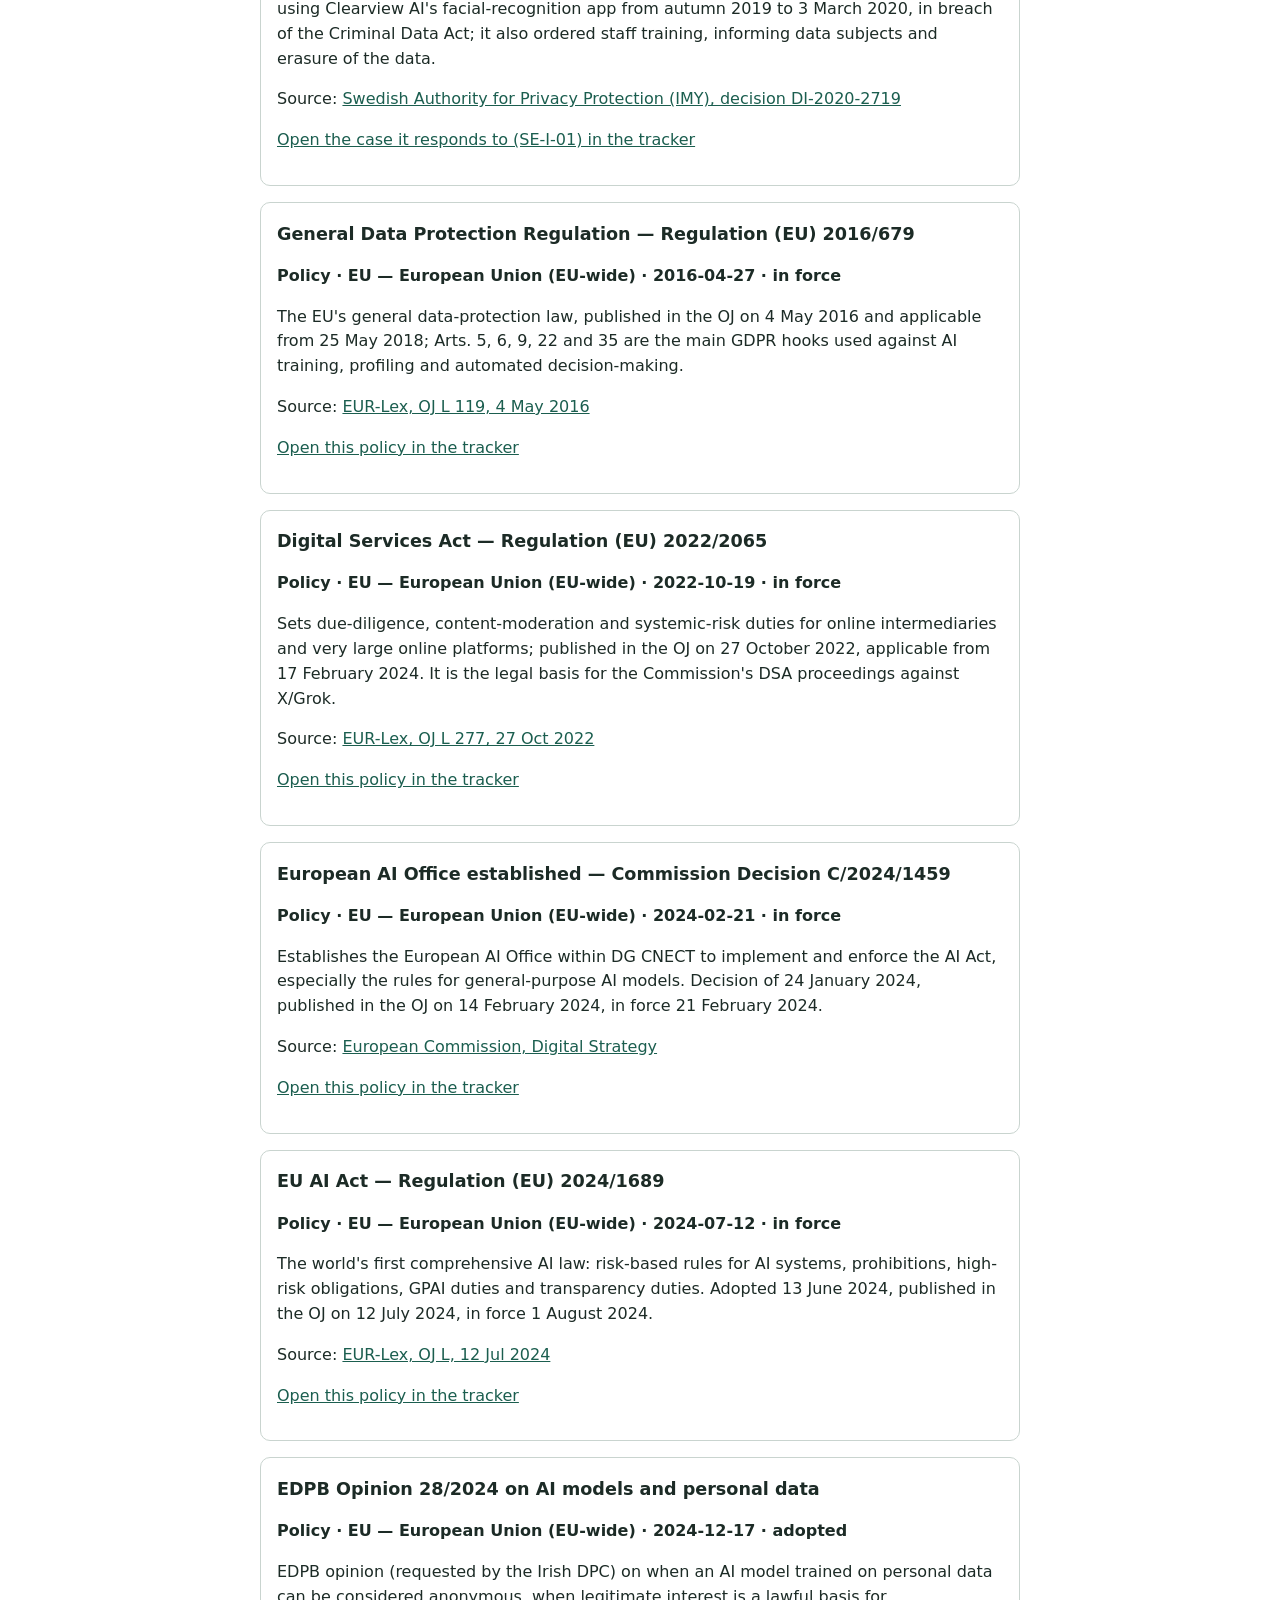
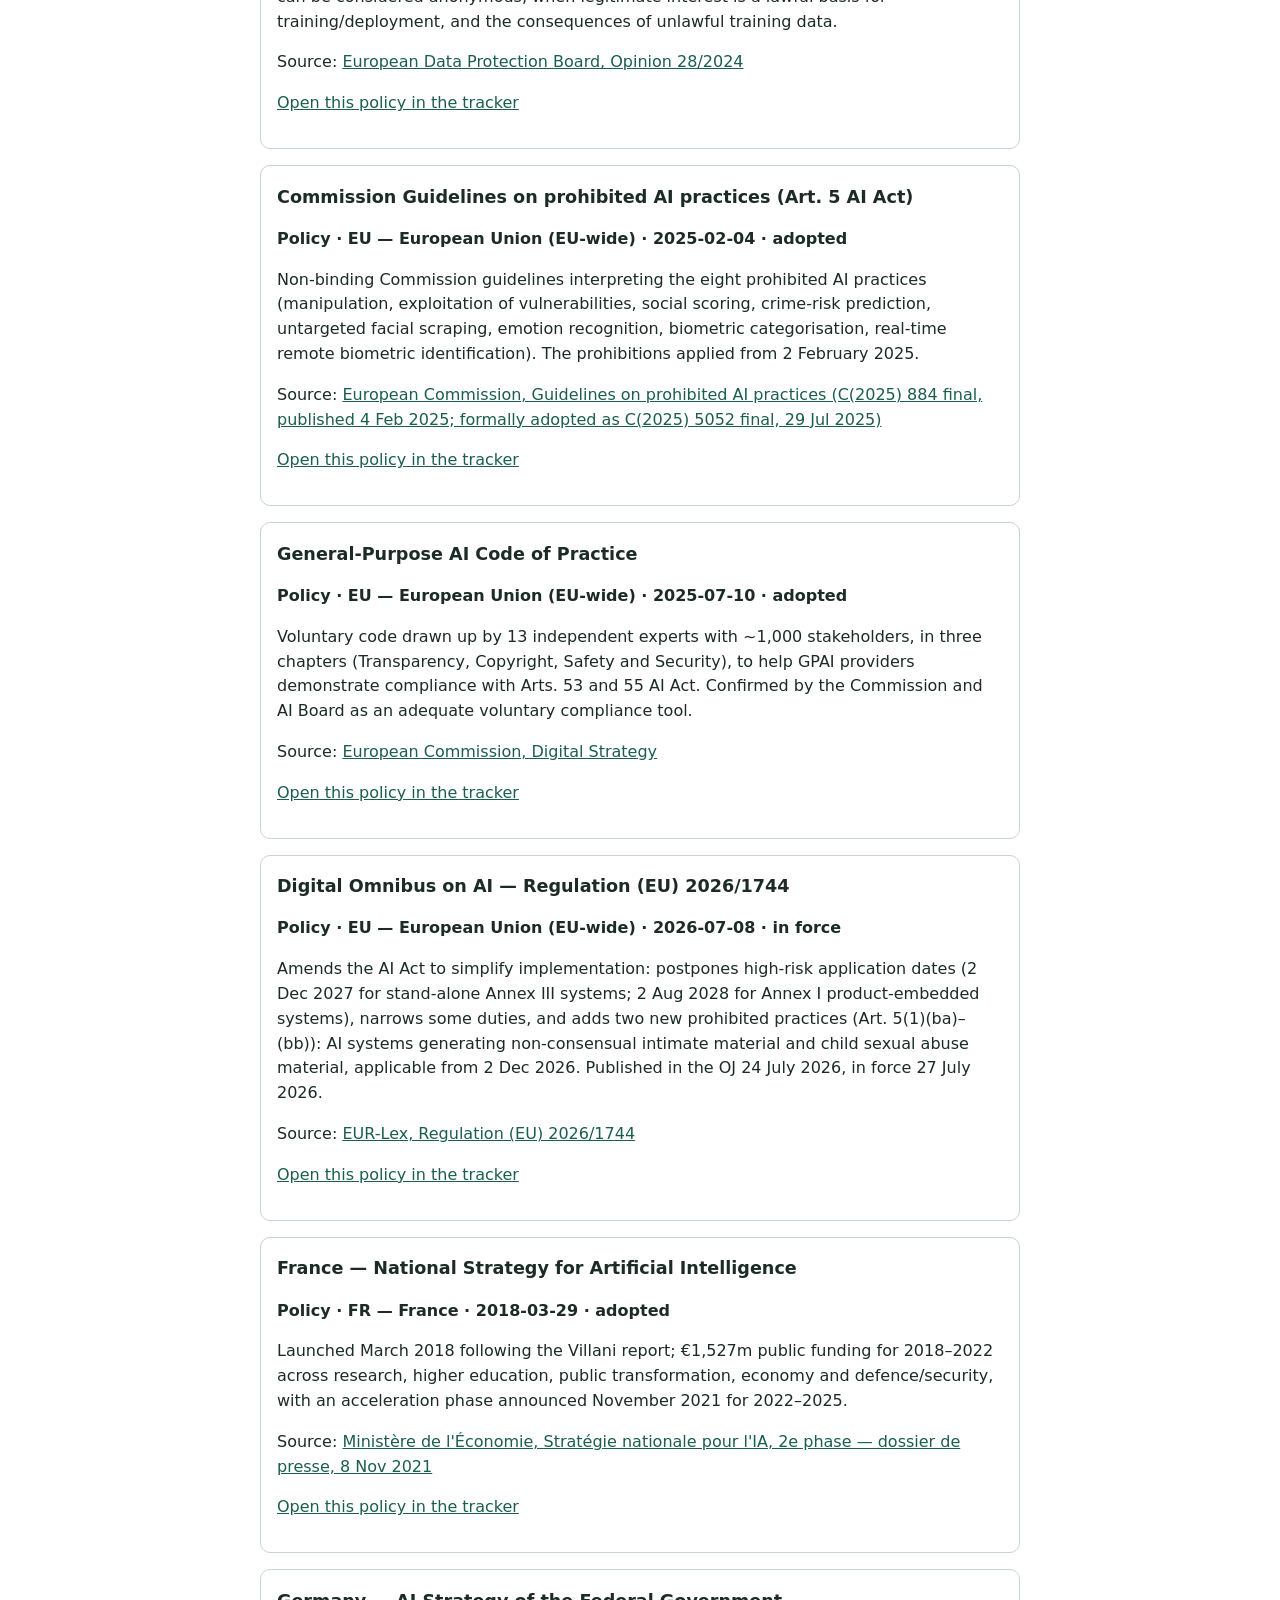
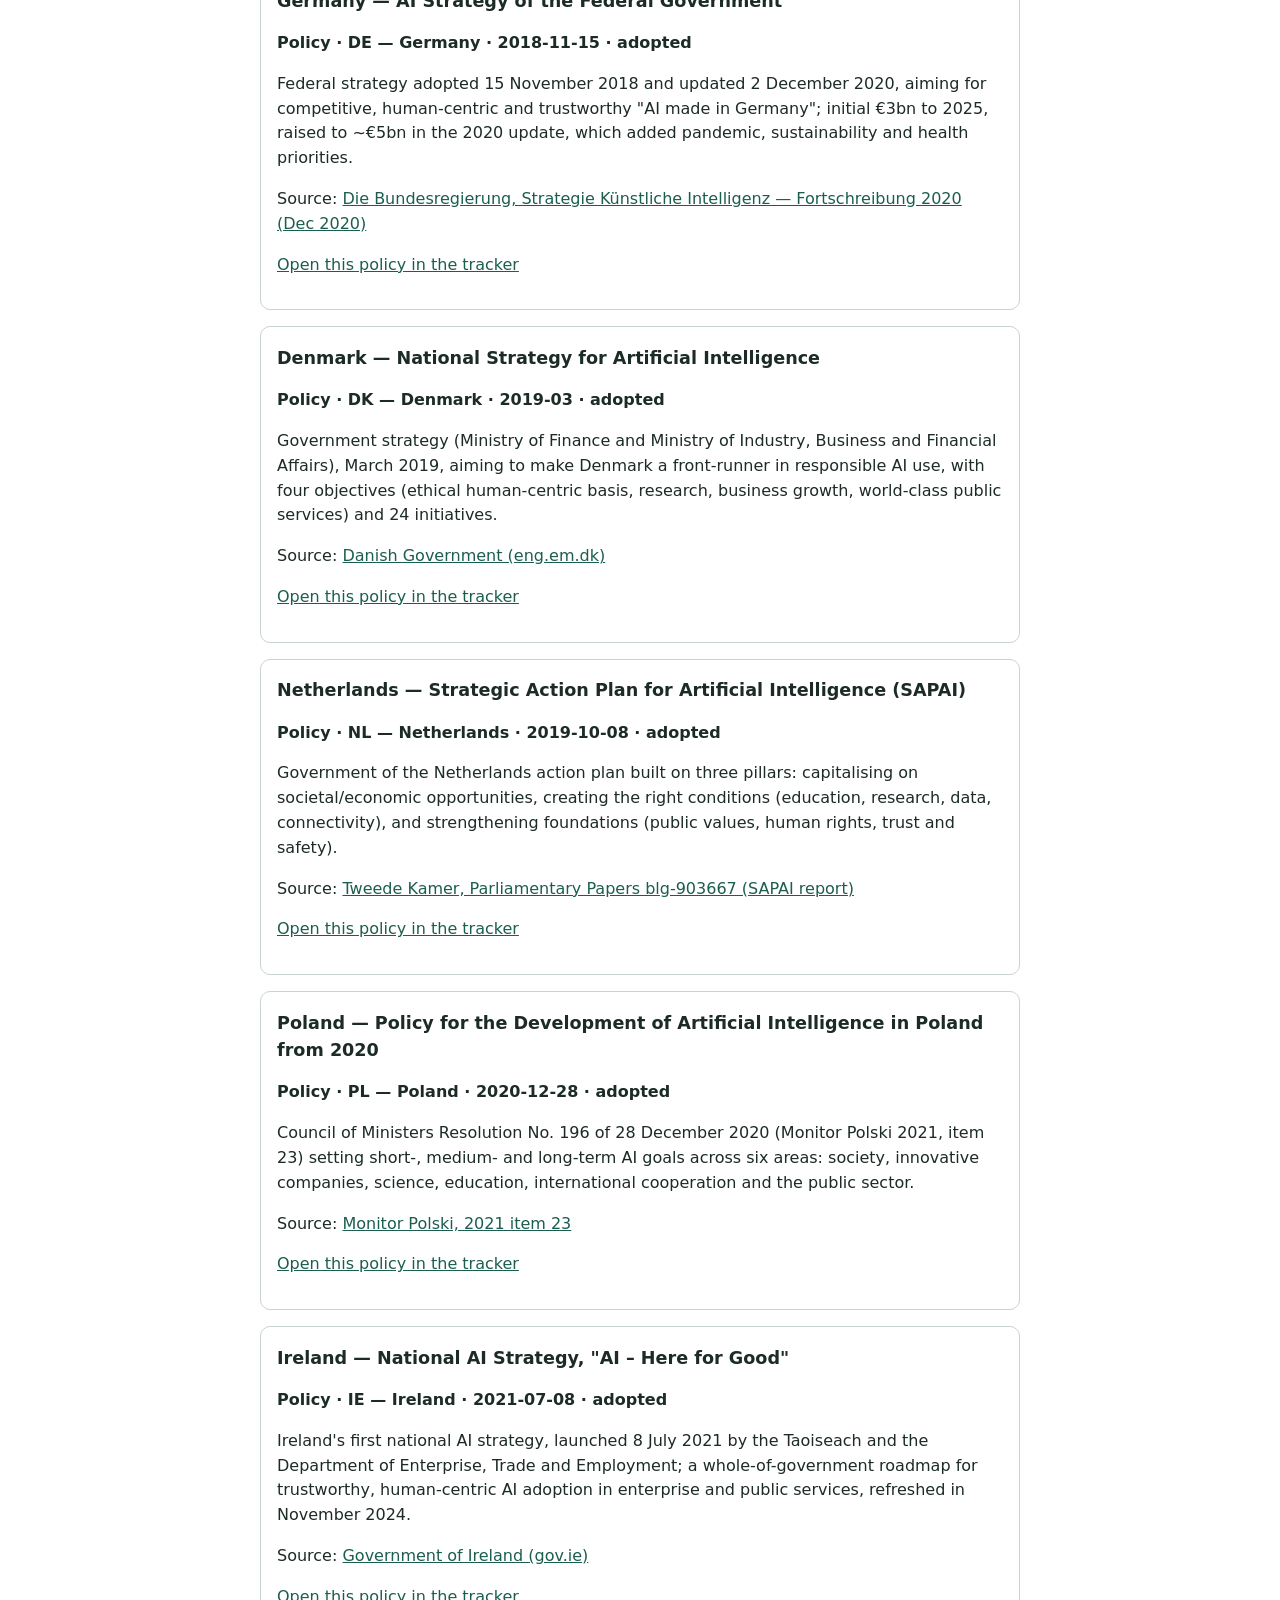
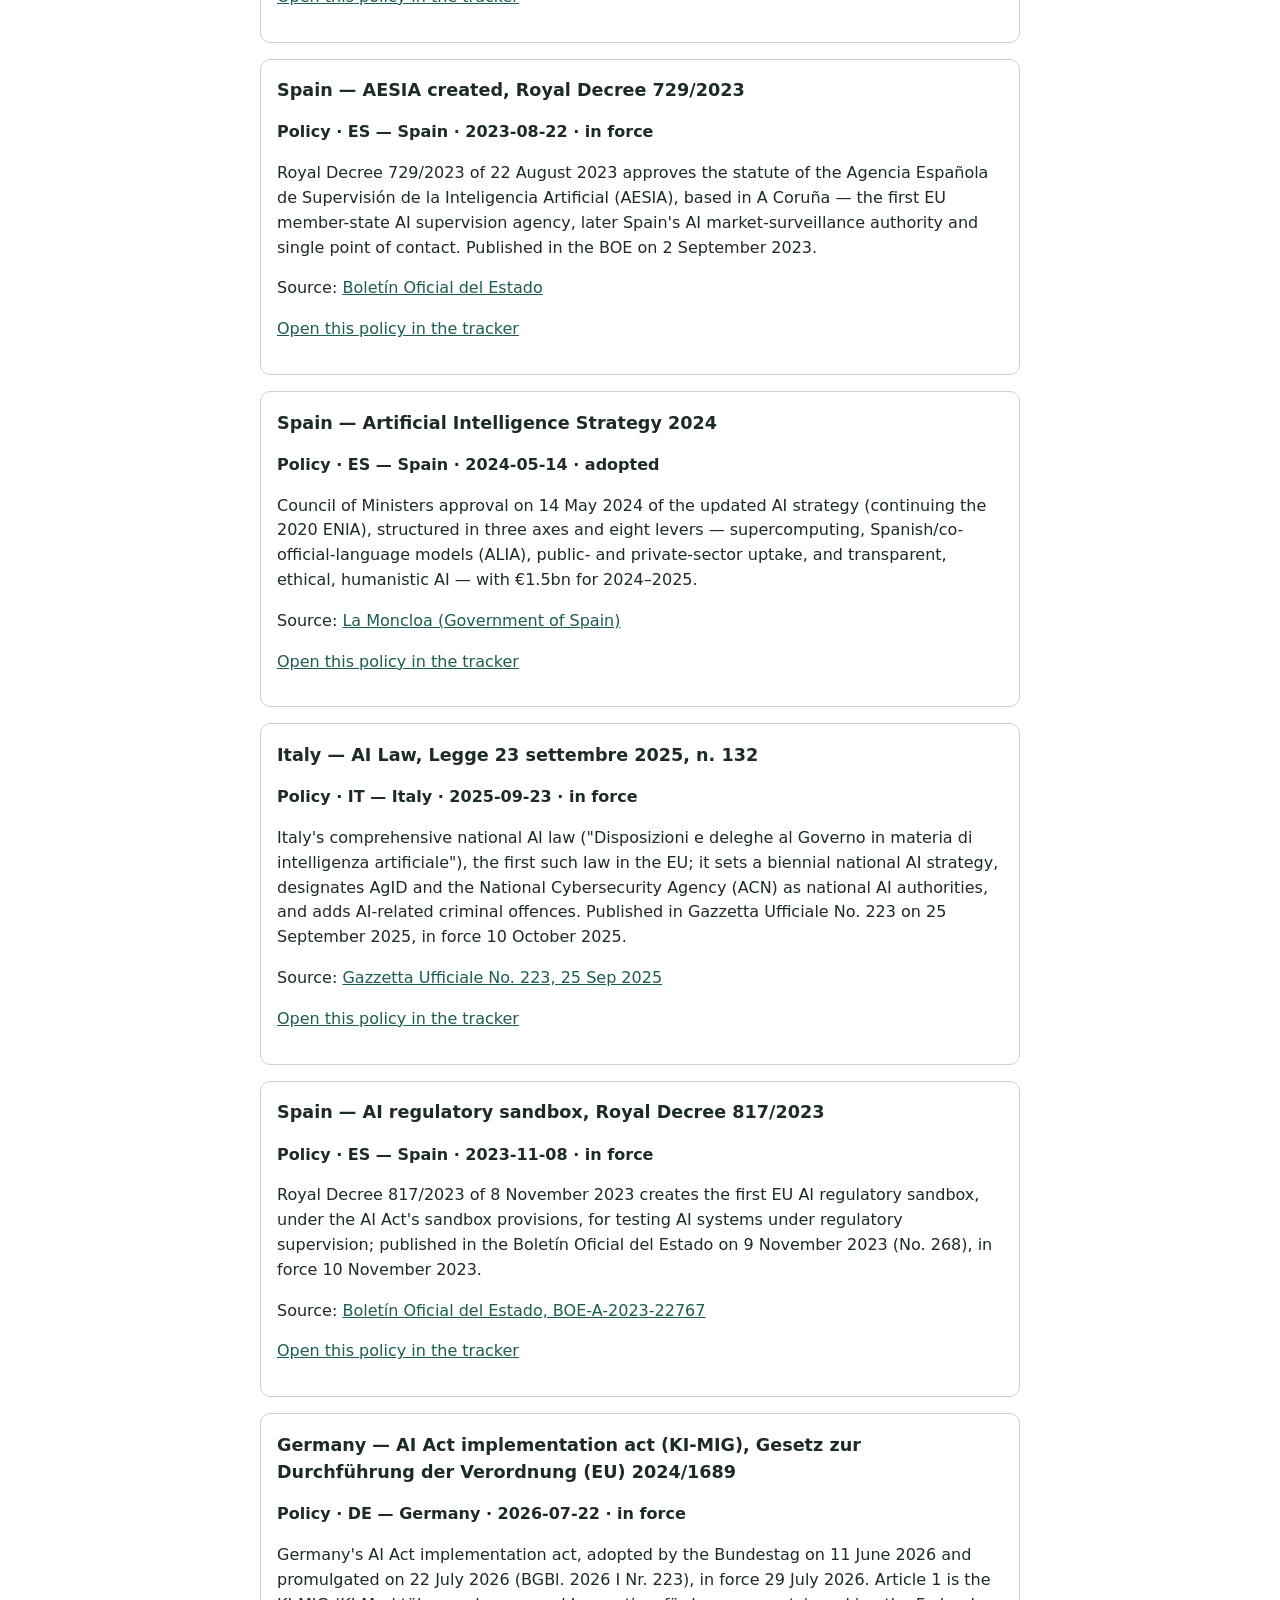
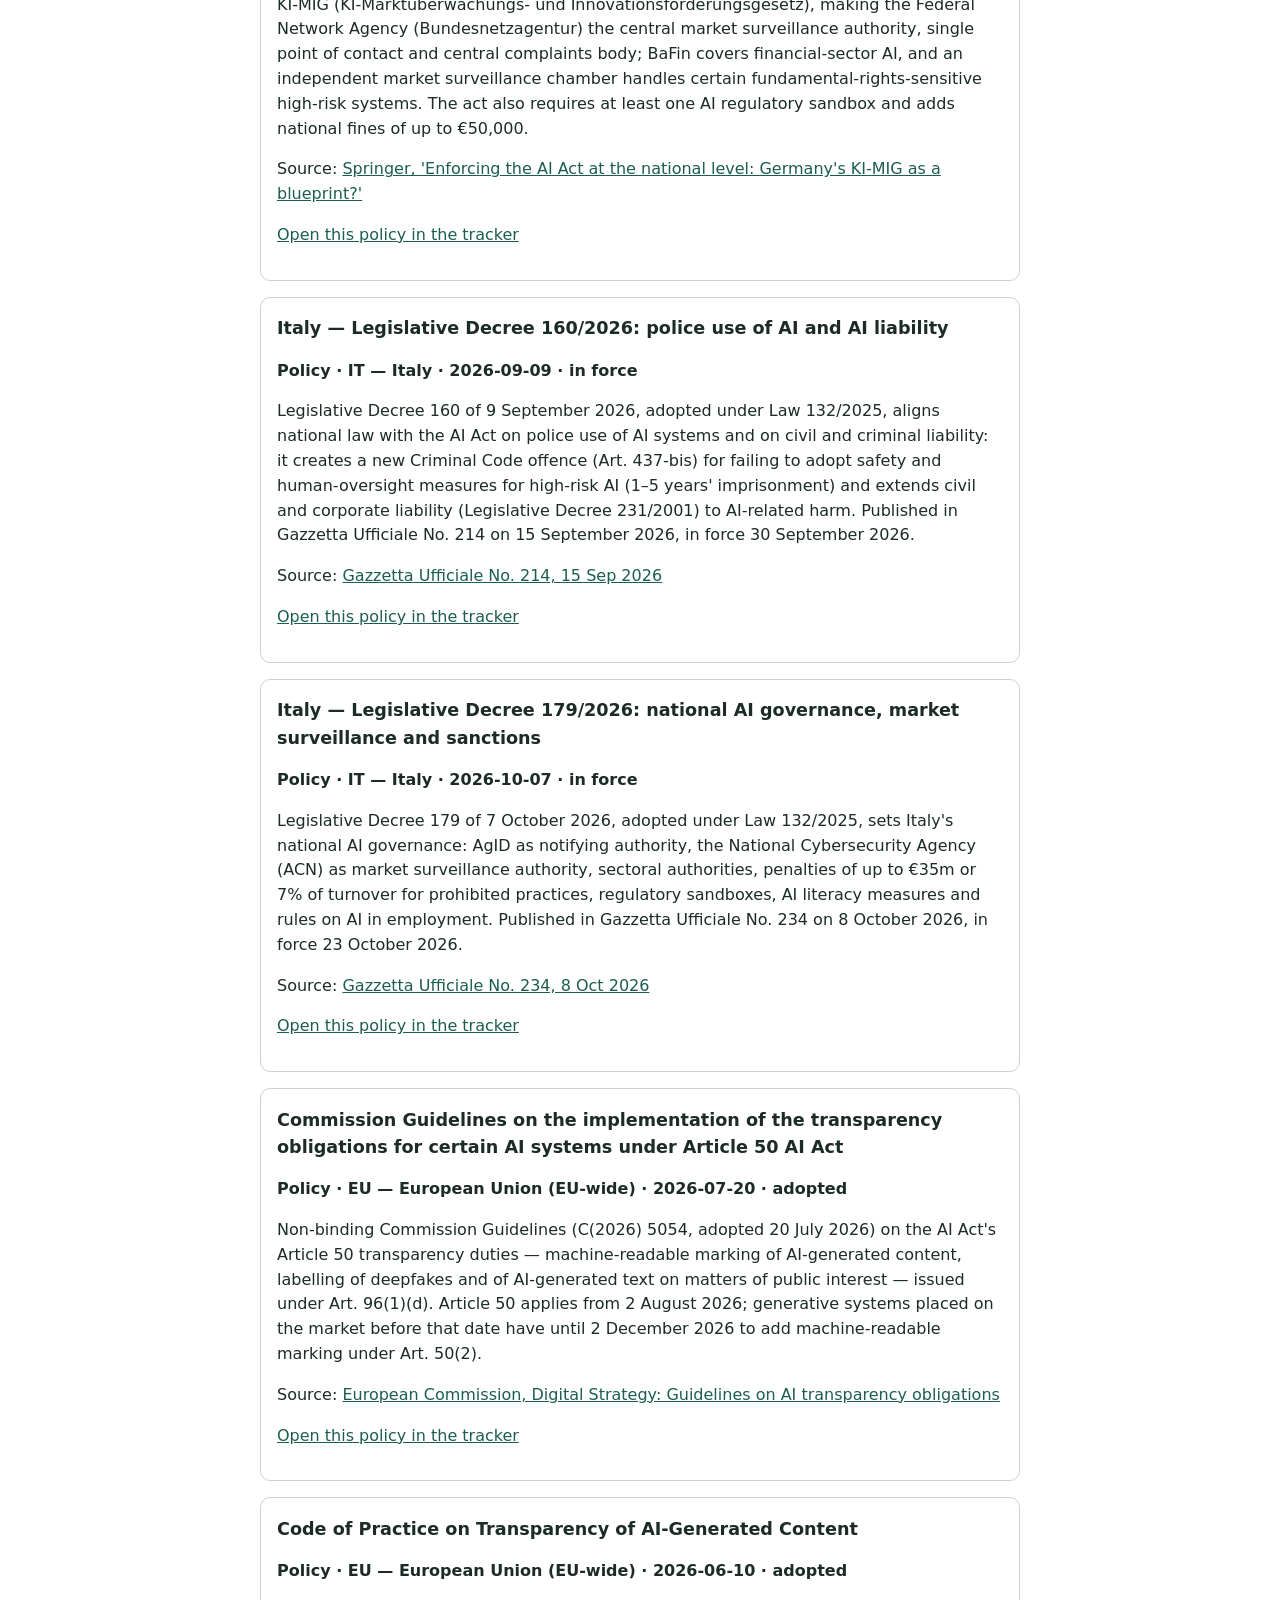
==== commit 4972049b: "Add files via upload" ====
--- a/rows.html
+++ b/rows.html
@@ -3,13 +3,13 @@
 <head>
 <meta charset="utf-8">
 <meta name="viewport" content="width=device-width, initial-scale=1">
-<link rel="canonical" href="https://suhaimizainalshah.github.io/EU-AI-Governance-Tracker/index.html">
-<title>All entries — EU AI Governance Tracker</title>
-<meta name="description" content="Every incident, official response and policy instrument in the EU AI Governance Tracker, as plain text.">
+<link rel="canonical" href="https://aibenar.dev/EU-AI-Governance-Tracker/index.html">
+<title>All entries — EU AI Governance and Safety Tracker</title>
+<meta name="description" content="Every incident, official response and policy instrument in the EU AI Governance and Safety Tracker, as plain text.">
 <style>body{font:16px/1.55 system-ui,sans-serif;max-width:760px;margin:0 auto;padding:1rem;color:#1c2b26}article{border:1px solid #c9d4cf;border-radius:10px;padding:1rem;margin:0 0 1rem}h2{font-size:1.1rem;margin:.1rem 0 .4rem}a{color:#1b5e4f}</style>
 </head>
 <body>
-<h1>All entries — EU AI Governance Tracker</h1>
+<h1>All entries — EU AI Governance and Safety Tracker</h1>
 <p>A plain-text list of every entry in the tracker, for search engines and the
 site's own full-text search. Use the <a href="index.html">tracker</a> to
 filter, compare and review entries. Data: CC BY 4.0.</p>
